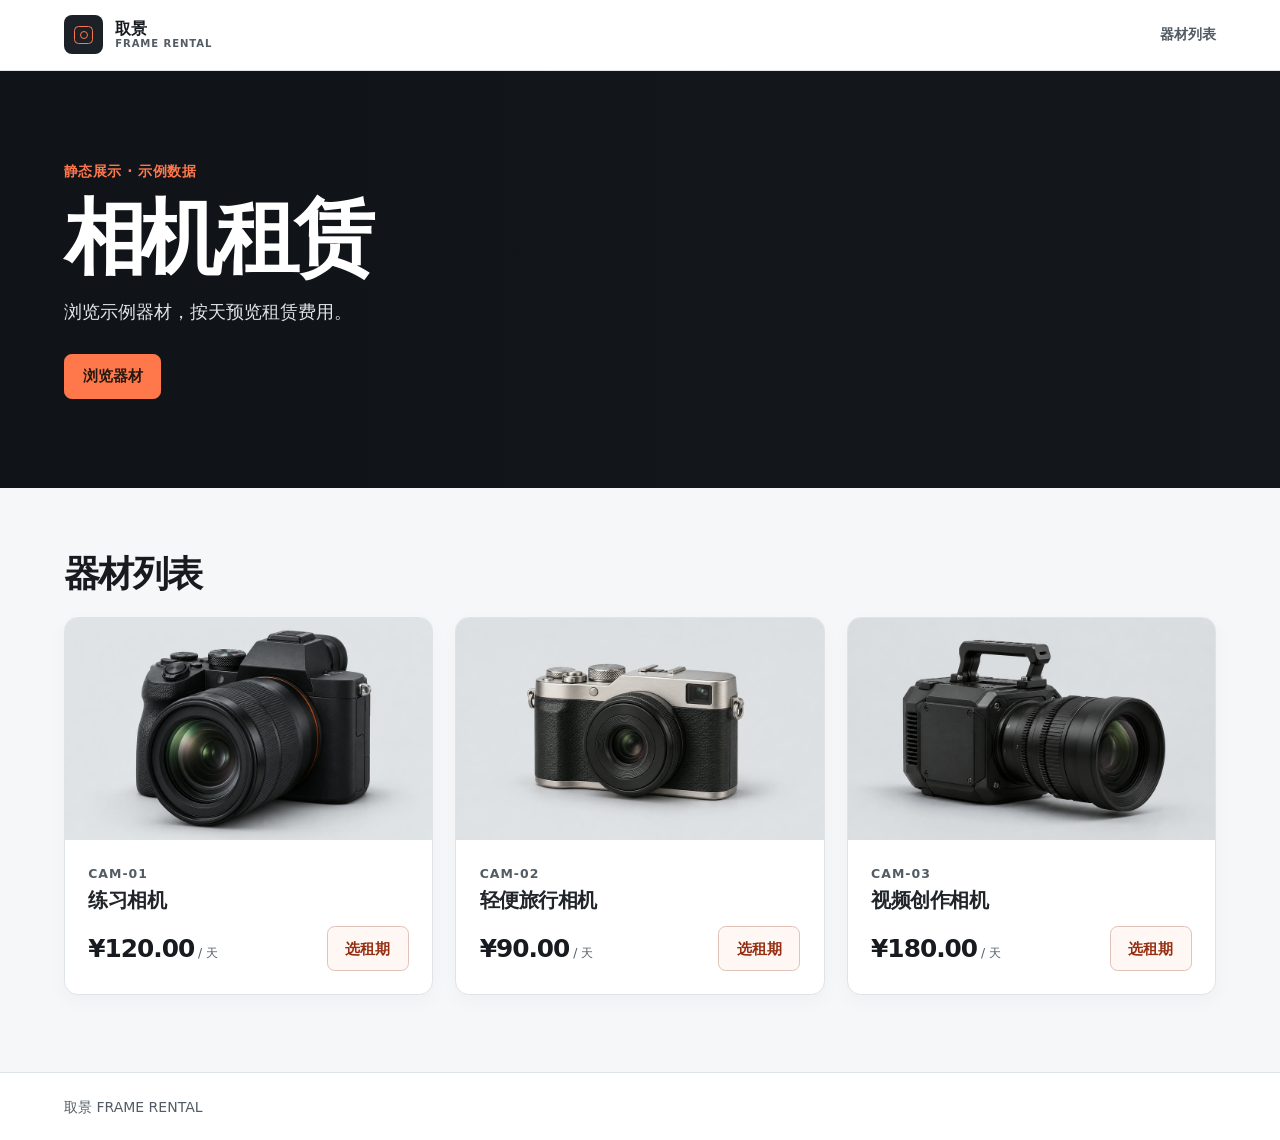
==== index.html @ 92312703 "Publish static camera rental demo" ====
<!doctype html>
<html lang="zh-CN">
<head>
    <meta charset="utf-8">
    <meta name="viewport" content="width=device-width, initial-scale=1">
    <title>相机租赁 · 取景 FRAME RENTAL</title>
    <meta name="description" content="取景相机租赁静态展示。浏览示例器材并预览租赁费用。">
    <link rel="stylesheet" href="./assets/storefront.css">
    <link rel="stylesheet" href="./demo.css">
</head>
<body class="storefront-shell">
    <a class="visually-hidden-focusable storefront-skip-link" href="#main-content">跳到主要内容</a>
    <header class="storefront-header">
        <div class="container storefront-header-inner">
            <a class="storefront-brand" href="./index.html">
                <span class="storefront-brand-mark" aria-hidden="true"></span>
                <span class="storefront-brand-copy"><strong>取景</strong><small>FRAME RENTAL</small></span>
            </a>
            <nav class="storefront-nav" aria-label="主导航">
                <a href="#equipment">器材列表</a>
            </nav>
        </div>
    </header>

    <main id="main-content" class="storefront-main">
        <section class="catalog-hero" aria-labelledby="catalog-title">
            <div class="container catalog-hero-inner">
                <div class="catalog-hero-copy">
                    <p class="demo-label">静态展示 · 示例数据</p>
                    <h1 id="catalog-title">相机租赁</h1>
                    <p>浏览示例器材，按天预览租赁费用。</p>
                    <a class="btn catalog-hero-cta" href="#equipment">浏览器材</a>
                </div>
            </div>
        </section>

        <section id="equipment" class="container catalog-section" aria-labelledby="equipment-heading">
            <div class="catalog-section-heading">
                <h2 id="equipment-heading">器材列表</h2>
            </div>
            <div class="catalog-grid">
                <article class="card catalog-card">
                    <div class="catalog-card-media">
                        <img src="./assets/cam-01.jpg" alt="练习相机示例图片" width="960" height="640" loading="lazy" decoding="async">
                    </div>
                    <div class="catalog-card-body">
                        <span class="catalog-card-code">CAM-01</span>
                        <h3 class="catalog-card-title">练习相机</h3>
                        <div class="catalog-card-footer">
                            <div class="catalog-price"><strong>¥120.00</strong><small> / 天</small></div>
                            <a class="btn catalog-card-action" href="./reserve.html?sku=CAM-01">选租期<span class="visually-hidden"> · 练习相机</span></a>
                        </div>
                    </div>
                </article>
                <article class="card catalog-card">
                    <div class="catalog-card-media">
                        <img src="./assets/cam-02.jpg" alt="轻便旅行相机示例图片" width="960" height="640" loading="lazy" decoding="async">
                    </div>
                    <div class="catalog-card-body">
                        <span class="catalog-card-code">CAM-02</span>
                        <h3 class="catalog-card-title">轻便旅行相机</h3>
                        <div class="catalog-card-footer">
                            <div class="catalog-price"><strong>¥90.00</strong><small> / 天</small></div>
                            <a class="btn catalog-card-action" href="./reserve.html?sku=CAM-02">选租期<span class="visually-hidden"> · 轻便旅行相机</span></a>
                        </div>
                    </div>
                </article>
                <article class="card catalog-card">
                    <div class="catalog-card-media">
                        <img src="./assets/cam-03.jpg" alt="视频创作相机示例图片" width="960" height="640" loading="lazy" decoding="async">
                    </div>
                    <div class="catalog-card-body">
                        <span class="catalog-card-code">CAM-03</span>
                        <h3 class="catalog-card-title">视频创作相机</h3>
                        <div class="catalog-card-footer">
                            <div class="catalog-price"><strong>¥180.00</strong><small> / 天</small></div>
                            <a class="btn catalog-card-action" href="./reserve.html?sku=CAM-03">选租期<span class="visually-hidden"> · 视频创作相机</span></a>
                        </div>
                    </div>
                </article>
            </div>
        </section>
    </main>

    <footer class="storefront-footer">
        <div class="container storefront-footer-inner"><span>取景 FRAME RENTAL</span></div>
    </footer>
</body>
</html>
---- assets/storefront.css ----
:root,[data-bs-theme=light]{--bs-blue:#0d6efd;--bs-indigo:#6610f2;--bs-purple:#6f42c1;--bs-pink:#d63384;--bs-red:#dc3545;--bs-orange:#fd7e14;--bs-yellow:#ffc107;--bs-green:#198754;--bs-teal:#20c997;--bs-cyan:#0dcaf0;--bs-black:#000;--bs-white:#fff;--bs-gray:#6c757d;--bs-gray-dark:#343a40;--bs-gray-100:#f8f9fa;--bs-gray-200:#e9ecef;--bs-gray-300:#dee2e6;--bs-gray-400:#ced4da;--bs-gray-500:#adb5bd;--bs-gray-600:#6c757d;--bs-gray-700:#495057;--bs-gray-800:#343a40;--bs-gray-900:#212529;--bs-primary:#0d6efd;--bs-secondary:#6c757d;--bs-success:#198754;--bs-info:#0dcaf0;--bs-warning:#ffc107;--bs-danger:#dc3545;--bs-light:#f8f9fa;--bs-dark:#212529;--bs-primary-rgb:13,110,253;--bs-secondary-rgb:108,117,125;--bs-success-rgb:25,135,84;--bs-info-rgb:13,202,240;--bs-warning-rgb:255,193,7;--bs-danger-rgb:220,53,69;--bs-light-rgb:248,249,250;--bs-dark-rgb:33,37,41;--bs-primary-text-emphasis:#052c65;--bs-secondary-text-emphasis:#2b2f32;--bs-success-text-emphasis:#0a3622;--bs-info-text-emphasis:#055160;--bs-warning-text-emphasis:#664d03;--bs-danger-text-emphasis:#58151c;--bs-light-text-emphasis:#495057;--bs-dark-text-emphasis:#495057;--bs-primary-bg-subtle:#cfe2ff;--bs-secondary-bg-subtle:#e2e3e5;--bs-success-bg-subtle:#d1e7dd;--bs-info-bg-subtle:#cff4fc;--bs-warning-bg-subtle:#fff3cd;--bs-danger-bg-subtle:#f8d7da;--bs-light-bg-subtle:#fcfcfd;--bs-dark-bg-subtle:#ced4da;--bs-primary-border-subtle:#9ec5fe;--bs-secondary-border-subtle:#c4c8cb;--bs-success-border-subtle:#a3cfbb;--bs-info-border-subtle:#9eeaf9;--bs-warning-border-subtle:#ffe69c;--bs-danger-border-subtle:#f1aeb5;--bs-light-border-subtle:#e9ecef;--bs-dark-border-subtle:#adb5bd;--bs-white-rgb:255,255,255;--bs-black-rgb:0,0,0;--bs-font-sans-serif:system-ui,-apple-system,"Segoe UI",Roboto,"Helvetica Neue","Noto Sans","Liberation Sans",Arial,sans-serif,"Apple Color Emoji","Segoe UI Emoji","Segoe UI Symbol","Noto Color Emoji";--bs-font-monospace:SFMono-Regular,Menlo,Monaco,Consolas,"Liberation Mono","Courier New",monospace;--bs-gradient:linear-gradient(180deg, #ffffff26, #fff0);--bs-body-font-family:var(--bs-font-sans-serif);--bs-body-font-size:1rem;--bs-body-font-weight:400;--bs-body-line-height:1.5;--bs-body-color:#212529;--bs-body-color-rgb:33,37,41;--bs-body-bg:#fff;--bs-body-bg-rgb:255,255,255;--bs-emphasis-color:#000;--bs-emphasis-color-rgb:0,0,0;--bs-secondary-color:#212529bf;--bs-secondary-color-rgb:33,37,41;--bs-secondary-bg:#e9ecef;--bs-secondary-bg-rgb:233,236,239;--bs-tertiary-color:#21252980;--bs-tertiary-color-rgb:33,37,41;--bs-tertiary-bg:#f8f9fa;--bs-tertiary-bg-rgb:248,249,250;--bs-heading-color:inherit;--bs-link-color:#0d6efd;--bs-link-color-rgb:13,110,253;--bs-link-decoration:underline;--bs-link-hover-color:#0a58ca;--bs-link-hover-color-rgb:10,88,202;--bs-code-color:#d63384;--bs-highlight-color:#212529;--bs-highlight-bg:#fff3cd;--bs-border-width:1px;--bs-border-style:solid;--bs-border-color:#dee2e6;--bs-border-color-translucent:#0000002d;--bs-border-radius:.375rem;--bs-border-radius-sm:.25rem;--bs-border-radius-lg:.5rem;--bs-border-radius-xl:1rem;--bs-border-radius-xxl:2rem;--bs-border-radius-2xl:var(--bs-border-radius-xxl);--bs-border-radius-pill:50rem;--bs-box-shadow:0 .5rem 1rem #00000026;--bs-box-shadow-sm:0 .125rem .25rem #00000013;--bs-box-shadow-lg:0 1rem 3rem #0000002d;--bs-box-shadow-inset:inset 0 1px 2px #00000013;--bs-focus-ring-width:.25rem;--bs-focus-ring-opacity:.25;--bs-focus-ring-color:#0d6efd40;--bs-form-valid-color:#198754;--bs-form-valid-border-color:#198754;--bs-form-invalid-color:#dc3545;--bs-form-invalid-border-color:#dc3545}[data-bs-theme=dark]{--lightningcss-light: ;--lightningcss-dark:initial;color-scheme:dark;--bs-body-color:#dee2e6;--bs-body-color-rgb:222,226,230;--bs-body-bg:#212529;--bs-body-bg-rgb:33,37,41;--bs-emphasis-color:#fff;--bs-emphasis-color-rgb:255,255,255;--bs-secondary-color:#dee2e6bf;--bs-secondary-color-rgb:222,226,230;--bs-secondary-bg:#343a40;--bs-secondary-bg-rgb:52,58,64;--bs-tertiary-color:#dee2e680;--bs-tertiary-color-rgb:222,226,230;--bs-tertiary-bg:#2b3035;--bs-tertiary-bg-rgb:43,48,53;--bs-primary-text-emphasis:#6ea8fe;--bs-secondary-text-emphasis:#a7acb1;--bs-success-text-emphasis:#75b798;--bs-info-text-emphasis:#6edff6;--bs-warning-text-emphasis:#ffda6a;--bs-danger-text-emphasis:#ea868f;--bs-light-text-emphasis:#f8f9fa;--bs-dark-text-emphasis:#dee2e6;--bs-primary-bg-subtle:#031633;--bs-secondary-bg-subtle:#161719;--bs-success-bg-subtle:#051b11;--bs-info-bg-subtle:#032830;--bs-warning-bg-subtle:#332701;--bs-danger-bg-subtle:#2c0b0e;--bs-light-bg-subtle:#343a40;--bs-dark-bg-subtle:#1a1d20;--bs-primary-border-subtle:#084298;--bs-secondary-border-subtle:#41464b;--bs-success-border-subtle:#0f5132;--bs-info-border-subtle:#087990;--bs-warning-border-subtle:#997404;--bs-danger-border-subtle:#842029;--bs-light-border-subtle:#495057;--bs-dark-border-subtle:#343a40;--bs-heading-color:inherit;--bs-link-color:#6ea8fe;--bs-link-hover-color:#8bb9fe;--bs-link-color-rgb:110,168,254;--bs-link-hover-color-rgb:139,185,254;--bs-code-color:#e685b5;--bs-highlight-color:#dee2e6;--bs-highlight-bg:#664d03;--bs-border-color:#495057;--bs-border-color-translucent:#ffffff26;--bs-form-valid-color:#75b798;--bs-form-valid-border-color:#75b798;--bs-form-invalid-color:#ea868f;--bs-form-invalid-border-color:#ea868f}*,:after,:before{box-sizing:border-box}@media (prefers-reduced-motion:no-preference){:root{scroll-behavior:smooth}}body{font-family:var(--bs-body-font-family);font-size:var(--bs-body-font-size);font-weight:var(--bs-body-font-weight);line-height:var(--bs-body-line-height);color:var(--bs-body-color);text-align:var(--bs-body-text-align);background-color:var(--bs-body-bg);-webkit-text-size-adjust:100%;-webkit-tap-highlight-color:transparent;margin:0}hr{color:inherit;border:0;border-top:var(--bs-border-width) solid;opacity:.25;margin:1rem 0}.h1,.h2,.h3,.h4,.h5,.h6,h1,h2,h3,h4,h5,h6{color:var(--bs-heading-color);margin-top:0;margin-bottom:.5rem;font-weight:500;line-height:1.2}.h1,h1{font-size:calc(1.375rem + 1.5vw)}@media (width>=1200px){.h1,h1{font-size:2.5rem}}.h2,h2{font-size:calc(1.325rem + .9vw)}@media (width>=1200px){.h2,h2{font-size:2rem}}.h3,h3{font-size:calc(1.3rem + .6vw)}@media (width>=1200px){.h3,h3{font-size:1.75rem}}.h4,h4{font-size:calc(1.275rem + .3vw)}@media (width>=1200px){.h4,h4{font-size:1.5rem}}.h5,h5{font-size:1.25rem}.h6,h6{font-size:1rem}p{margin-top:0;margin-bottom:1rem}abbr[title]{cursor:help;-webkit-text-decoration-skip-ink:none;text-decoration-skip-ink:none;-webkit-text-decoration:underline dotted;text-decoration:underline dotted}address{font-style:normal;line-height:inherit;margin-bottom:1rem}ol,ul{padding-left:2rem}dl,ol,ul{margin-top:0;margin-bottom:1rem}ol ol,ol ul,ul ol,ul ul{margin-bottom:0}dt{font-weight:700}dd{margin-bottom:.5rem;margin-left:0}blockquote{margin:0 0 1rem}b,strong{font-weight:bolder}.small,small{font-size:.875em}.mark,mark{color:var(--bs-highlight-color);background-color:var(--bs-highlight-bg);padding:.1875em}sub,sup{vertical-align:baseline;font-size:.75em;line-height:0;position:relative}sub{bottom:-.25em}sup{top:-.5em}a{color:rgba(var(--bs-link-color-rgb),var(--bs-link-opacity,1));text-decoration:underline}a:hover{--bs-link-color-rgb:var(--bs-link-hover-color-rgb)}a:not([href]):not([class]),a:not([href]):not([class]):hover{color:inherit;text-decoration:none}code,kbd,pre,samp{font-family:var(--bs-font-monospace);font-size:1em}pre{margin-top:0;margin-bottom:1rem;font-size:.875em;display:block;overflow:auto}pre code{font-size:inherit;color:inherit;word-break:normal}code{color:var(--bs-code-color);word-wrap:break-word;font-size:.875em}a>code{color:inherit}kbd{color:var(--bs-body-bg);background-color:var(--bs-body-color);border-radius:.25rem;padding:.1875rem .375rem;font-size:.875em}kbd kbd{padding:0;font-size:1em}figure{margin:0 0 1rem}img,svg{vertical-align:middle}table{caption-side:bottom;border-collapse:collapse}caption{color:var(--bs-secondary-color);text-align:left;padding-top:.5rem;padding-bottom:.5rem}th{text-align:inherit;text-align:-webkit-match-parent}tbody,td,tfoot,th,thead,tr{border-color:inherit;border-style:solid;border-width:0}label{display:inline-block}button{border-radius:0}button:focus:not(:focus-visible){outline:0}button,input,optgroup,select,textarea{font-family:inherit;font-size:inherit;line-height:inherit;margin:0}button,select{text-transform:none}[role=button]{cursor:pointer}select{word-wrap:normal}select:disabled{opacity:1}[list]:not([type=date]):not([type=datetime-local]):not([type=month]):not([type=week]):not([type=time])::-webkit-calendar-picker-indicator{display:none!important}[type=button],[type=reset],[type=submit],button{-webkit-appearance:button}[type=button]:not(:disabled),[type=reset]:not(:disabled),[type=submit]:not(:disabled),button:not(:disabled){cursor:pointer}::-moz-focus-inner{border-style:none;padding:0}textarea{resize:vertical}fieldset{border:0;min-width:0;margin:0;padding:0}legend{float:left;width:100%;line-height:inherit;margin-bottom:.5rem;padding:0;font-size:calc(1.275rem + .3vw)}@media (width>=1200px){legend{font-size:1.5rem}}legend+*{clear:left}::-webkit-datetime-edit-day-field{padding:0}::-webkit-datetime-edit-fields-wrapper{padding:0}::-webkit-datetime-edit-hour-field{padding:0}::-webkit-datetime-edit-minute{padding:0}::-webkit-datetime-edit-month-field{padding:0}::-webkit-datetime-edit-text{padding:0}::-webkit-datetime-edit-year-field{padding:0}::-webkit-inner-spin-button{height:auto}[type=search]{-webkit-appearance:textfield;outline-offset:-2px}[type=search]::-webkit-search-cancel-button{cursor:pointer;filter:grayscale()}::-webkit-search-decoration{-webkit-appearance:none}::-webkit-color-swatch-wrapper{padding:0}::file-selector-button{font:inherit;-webkit-appearance:button}output{display:inline-block}iframe{border:0}summary{cursor:pointer;display:list-item}progress{vertical-align:baseline}[hidden]{display:none!important}.lead{font-size:1.25rem;font-weight:300}.display-1{font-size:calc(1.625rem + 4.5vw);font-weight:300;line-height:1.2}@media (width>=1200px){.display-1{font-size:5rem}}.display-2{font-size:calc(1.575rem + 3.9vw);font-weight:300;line-height:1.2}@media (width>=1200px){.display-2{font-size:4.5rem}}.display-3{font-size:calc(1.525rem + 3.3vw);font-weight:300;line-height:1.2}@media (width>=1200px){.display-3{font-size:4rem}}.display-4{font-size:calc(1.475rem + 2.7vw);font-weight:300;line-height:1.2}@media (width>=1200px){.display-4{font-size:3.5rem}}.display-5{font-size:calc(1.425rem + 2.1vw);font-weight:300;line-height:1.2}@media (width>=1200px){.display-5{font-size:3rem}}.display-6{font-size:calc(1.375rem + 1.5vw);font-weight:300;line-height:1.2}@media (width>=1200px){.display-6{font-size:2.5rem}}.list-unstyled,.list-inline{padding-left:0;list-style:none}.list-inline-item{display:inline-block}.list-inline-item:not(:last-child){margin-right:.5rem}.initialism{text-transform:uppercase;font-size:.875em}.blockquote{margin-bottom:1rem;font-size:1.25rem}.blockquote>:last-child{margin-bottom:0}.blockquote-footer{color:#6c757d;margin-top:-1rem;margin-bottom:1rem;font-size:.875em}.blockquote-footer:before{content:"— "}.img-fluid{max-width:100%;height:auto}.img-thumbnail{background-color:var(--bs-body-bg);border:var(--bs-border-width) solid var(--bs-border-color);border-radius:var(--bs-border-radius);max-width:100%;height:auto;padding:.25rem}.figure{display:inline-block}.figure-img{margin-bottom:.5rem;line-height:1}.figure-caption{color:var(--bs-secondary-color);font-size:.875em}.container,.container-fluid,.container-lg,.container-md,.container-sm,.container-xl,.container-xxl{--bs-gutter-x:1.5rem;--bs-gutter-y:0;width:100%;padding-right:calc(var(--bs-gutter-x) * .5);padding-left:calc(var(--bs-gutter-x) * .5);margin-left:auto;margin-right:auto}@media (width>=576px){.container,.container-sm{max-width:540px}}@media (width>=768px){.container,.container-md,.container-sm{max-width:720px}}@media (width>=992px){.container,.container-lg,.container-md,.container-sm{max-width:960px}}@media (width>=1200px){.container,.container-lg,.container-md,.container-sm,.container-xl{max-width:1140px}}@media (width>=1400px){.container,.container-lg,.container-md,.container-sm,.container-xl,.container-xxl{max-width:1320px}}:root{--bs-breakpoint-xs:0;--bs-breakpoint-sm:576px;--bs-breakpoint-md:768px;--bs-breakpoint-lg:992px;--bs-breakpoint-xl:1200px;--bs-breakpoint-xxl:1400px}.row{--bs-gutter-x:1.5rem;--bs-gutter-y:0;margin-top:calc(-1 * var(--bs-gutter-y));margin-right:calc(-.5 * var(--bs-gutter-x));margin-left:calc(-.5 * var(--bs-gutter-x));flex-wrap:wrap;display:flex}.row>*{width:100%;max-width:100%;padding-right:calc(var(--bs-gutter-x) * .5);padding-left:calc(var(--bs-gutter-x) * .5);margin-top:var(--bs-gutter-y);flex-shrink:0}.col{flex:1 0 0}.row-cols-auto>*{flex:none;width:auto}.row-cols-1>*{flex:none;width:100%}.row-cols-2>*{flex:none;width:50%}.row-cols-3>*{flex:none;width:33.3333%}.row-cols-4>*{flex:none;width:25%}.row-cols-5>*{flex:none;width:20%}.row-cols-6>*{flex:none;width:16.6667%}.col-auto{flex:none;width:auto}.col-1{flex:none;width:8.33333%}.col-2{flex:none;width:16.6667%}.col-3{flex:none;width:25%}.col-4{flex:none;width:33.3333%}.col-5{flex:none;width:41.6667%}.col-6{flex:none;width:50%}.col-7{flex:none;width:58.3333%}.col-8{flex:none;width:66.6667%}.col-9{flex:none;width:75%}.col-10{flex:none;width:83.3333%}.col-11{flex:none;width:91.6667%}.col-12{flex:none;width:100%}.offset-1{margin-left:8.33333%}.offset-2{margin-left:16.6667%}.offset-3{margin-left:25%}.offset-4{margin-left:33.3333%}.offset-5{margin-left:41.6667%}.offset-6{margin-left:50%}.offset-7{margin-left:58.3333%}.offset-8{margin-left:66.6667%}.offset-9{margin-left:75%}.offset-10{margin-left:83.3333%}.offset-11{margin-left:91.6667%}.g-0,.gx-0{--bs-gutter-x:0}.g-0,.gy-0{--bs-gutter-y:0}.g-1,.gx-1{--bs-gutter-x:.25rem}.g-1,.gy-1{--bs-gutter-y:.25rem}.g-2,.gx-2{--bs-gutter-x:.5rem}.g-2,.gy-2{--bs-gutter-y:.5rem}.g-3,.gx-3{--bs-gutter-x:1rem}.g-3,.gy-3{--bs-gutter-y:1rem}.g-4,.gx-4{--bs-gutter-x:1.5rem}.g-4,.gy-4{--bs-gutter-y:1.5rem}.g-5,.gx-5{--bs-gutter-x:3rem}.g-5,.gy-5{--bs-gutter-y:3rem}@media (width>=576px){.col-sm{flex:1 0 0}.row-cols-sm-auto>*{flex:none;width:auto}.row-cols-sm-1>*{flex:none;width:100%}.row-cols-sm-2>*{flex:none;width:50%}.row-cols-sm-3>*{flex:none;width:33.3333%}.row-cols-sm-4>*{flex:none;width:25%}.row-cols-sm-5>*{flex:none;width:20%}.row-cols-sm-6>*{flex:none;width:16.6667%}.col-sm-auto{flex:none;width:auto}.col-sm-1{flex:none;width:8.33333%}.col-sm-2{flex:none;width:16.6667%}.col-sm-3{flex:none;width:25%}.col-sm-4{flex:none;width:33.3333%}.col-sm-5{flex:none;width:41.6667%}.col-sm-6{flex:none;width:50%}.col-sm-7{flex:none;width:58.3333%}.col-sm-8{flex:none;width:66.6667%}.col-sm-9{flex:none;width:75%}.col-sm-10{flex:none;width:83.3333%}.col-sm-11{flex:none;width:91.6667%}.col-sm-12{flex:none;width:100%}.offset-sm-0{margin-left:0}.offset-sm-1{margin-left:8.33333%}.offset-sm-2{margin-left:16.6667%}.offset-sm-3{margin-left:25%}.offset-sm-4{margin-left:33.3333%}.offset-sm-5{margin-left:41.6667%}.offset-sm-6{margin-left:50%}.offset-sm-7{margin-left:58.3333%}.offset-sm-8{margin-left:66.6667%}.offset-sm-9{margin-left:75%}.offset-sm-10{margin-left:83.3333%}.offset-sm-11{margin-left:91.6667%}.g-sm-0,.gx-sm-0{--bs-gutter-x:0}.g-sm-0,.gy-sm-0{--bs-gutter-y:0}.g-sm-1,.gx-sm-1{--bs-gutter-x:.25rem}.g-sm-1,.gy-sm-1{--bs-gutter-y:.25rem}.g-sm-2,.gx-sm-2{--bs-gutter-x:.5rem}.g-sm-2,.gy-sm-2{--bs-gutter-y:.5rem}.g-sm-3,.gx-sm-3{--bs-gutter-x:1rem}.g-sm-3,.gy-sm-3{--bs-gutter-y:1rem}.g-sm-4,.gx-sm-4{--bs-gutter-x:1.5rem}.g-sm-4,.gy-sm-4{--bs-gutter-y:1.5rem}.g-sm-5,.gx-sm-5{--bs-gutter-x:3rem}.g-sm-5,.gy-sm-5{--bs-gutter-y:3rem}}@media (width>=768px){.col-md{flex:1 0 0}.row-cols-md-auto>*{flex:none;width:auto}.row-cols-md-1>*{flex:none;width:100%}.row-cols-md-2>*{flex:none;width:50%}.row-cols-md-3>*{flex:none;width:33.3333%}.row-cols-md-4>*{flex:none;width:25%}.row-cols-md-5>*{flex:none;width:20%}.row-cols-md-6>*{flex:none;width:16.6667%}.col-md-auto{flex:none;width:auto}.col-md-1{flex:none;width:8.33333%}.col-md-2{flex:none;width:16.6667%}.col-md-3{flex:none;width:25%}.col-md-4{flex:none;width:33.3333%}.col-md-5{flex:none;width:41.6667%}.col-md-6{flex:none;width:50%}.col-md-7{flex:none;width:58.3333%}.col-md-8{flex:none;width:66.6667%}.col-md-9{flex:none;width:75%}.col-md-10{flex:none;width:83.3333%}.col-md-11{flex:none;width:91.6667%}.col-md-12{flex:none;width:100%}.offset-md-0{margin-left:0}.offset-md-1{margin-left:8.33333%}.offset-md-2{margin-left:16.6667%}.offset-md-3{margin-left:25%}.offset-md-4{margin-left:33.3333%}.offset-md-5{margin-left:41.6667%}.offset-md-6{margin-left:50%}.offset-md-7{margin-left:58.3333%}.offset-md-8{margin-left:66.6667%}.offset-md-9{margin-left:75%}.offset-md-10{margin-left:83.3333%}.offset-md-11{margin-left:91.6667%}.g-md-0,.gx-md-0{--bs-gutter-x:0}.g-md-0,.gy-md-0{--bs-gutter-y:0}.g-md-1,.gx-md-1{--bs-gutter-x:.25rem}.g-md-1,.gy-md-1{--bs-gutter-y:.25rem}.g-md-2,.gx-md-2{--bs-gutter-x:.5rem}.g-md-2,.gy-md-2{--bs-gutter-y:.5rem}.g-md-3,.gx-md-3{--bs-gutter-x:1rem}.g-md-3,.gy-md-3{--bs-gutter-y:1rem}.g-md-4,.gx-md-4{--bs-gutter-x:1.5rem}.g-md-4,.gy-md-4{--bs-gutter-y:1.5rem}.g-md-5,.gx-md-5{--bs-gutter-x:3rem}.g-md-5,.gy-md-5{--bs-gutter-y:3rem}}@media (width>=992px){.col-lg{flex:1 0 0}.row-cols-lg-auto>*{flex:none;width:auto}.row-cols-lg-1>*{flex:none;width:100%}.row-cols-lg-2>*{flex:none;width:50%}.row-cols-lg-3>*{flex:none;width:33.3333%}.row-cols-lg-4>*{flex:none;width:25%}.row-cols-lg-5>*{flex:none;width:20%}.row-cols-lg-6>*{flex:none;width:16.6667%}.col-lg-auto{flex:none;width:auto}.col-lg-1{flex:none;width:8.33333%}.col-lg-2{flex:none;width:16.6667%}.col-lg-3{flex:none;width:25%}.col-lg-4{flex:none;width:33.3333%}.col-lg-5{flex:none;width:41.6667%}.col-lg-6{flex:none;width:50%}.col-lg-7{flex:none;width:58.3333%}.col-lg-8{flex:none;width:66.6667%}.col-lg-9{flex:none;width:75%}.col-lg-10{flex:none;width:83.3333%}.col-lg-11{flex:none;width:91.6667%}.col-lg-12{flex:none;width:100%}.offset-lg-0{margin-left:0}.offset-lg-1{margin-left:8.33333%}.offset-lg-2{margin-left:16.6667%}.offset-lg-3{margin-left:25%}.offset-lg-4{margin-left:33.3333%}.offset-lg-5{margin-left:41.6667%}.offset-lg-6{margin-left:50%}.offset-lg-7{margin-left:58.3333%}.offset-lg-8{margin-left:66.6667%}.offset-lg-9{margin-left:75%}.offset-lg-10{margin-left:83.3333%}.offset-lg-11{margin-left:91.6667%}.g-lg-0,.gx-lg-0{--bs-gutter-x:0}.g-lg-0,.gy-lg-0{--bs-gutter-y:0}.g-lg-1,.gx-lg-1{--bs-gutter-x:.25rem}.g-lg-1,.gy-lg-1{--bs-gutter-y:.25rem}.g-lg-2,.gx-lg-2{--bs-gutter-x:.5rem}.g-lg-2,.gy-lg-2{--bs-gutter-y:.5rem}.g-lg-3,.gx-lg-3{--bs-gutter-x:1rem}.g-lg-3,.gy-lg-3{--bs-gutter-y:1rem}.g-lg-4,.gx-lg-4{--bs-gutter-x:1.5rem}.g-lg-4,.gy-lg-4{--bs-gutter-y:1.5rem}.g-lg-5,.gx-lg-5{--bs-gutter-x:3rem}.g-lg-5,.gy-lg-5{--bs-gutter-y:3rem}}@media (width>=1200px){.col-xl{flex:1 0 0}.row-cols-xl-auto>*{flex:none;width:auto}.row-cols-xl-1>*{flex:none;width:100%}.row-cols-xl-2>*{flex:none;width:50%}.row-cols-xl-3>*{flex:none;width:33.3333%}.row-cols-xl-4>*{flex:none;width:25%}.row-cols-xl-5>*{flex:none;width:20%}.row-cols-xl-6>*{flex:none;width:16.6667%}.col-xl-auto{flex:none;width:auto}.col-xl-1{flex:none;width:8.33333%}.col-xl-2{flex:none;width:16.6667%}.col-xl-3{flex:none;width:25%}.col-xl-4{flex:none;width:33.3333%}.col-xl-5{flex:none;width:41.6667%}.col-xl-6{flex:none;width:50%}.col-xl-7{flex:none;width:58.3333%}.col-xl-8{flex:none;width:66.6667%}.col-xl-9{flex:none;width:75%}.col-xl-10{flex:none;width:83.3333%}.col-xl-11{flex:none;width:91.6667%}.col-xl-12{flex:none;width:100%}.offset-xl-0{margin-left:0}.offset-xl-1{margin-left:8.33333%}.offset-xl-2{margin-left:16.6667%}.offset-xl-3{margin-left:25%}.offset-xl-4{margin-left:33.3333%}.offset-xl-5{margin-left:41.6667%}.offset-xl-6{margin-left:50%}.offset-xl-7{margin-left:58.3333%}.offset-xl-8{margin-left:66.6667%}.offset-xl-9{margin-left:75%}.offset-xl-10{margin-left:83.3333%}.offset-xl-11{margin-left:91.6667%}.g-xl-0,.gx-xl-0{--bs-gutter-x:0}.g-xl-0,.gy-xl-0{--bs-gutter-y:0}.g-xl-1,.gx-xl-1{--bs-gutter-x:.25rem}.g-xl-1,.gy-xl-1{--bs-gutter-y:.25rem}.g-xl-2,.gx-xl-2{--bs-gutter-x:.5rem}.g-xl-2,.gy-xl-2{--bs-gutter-y:.5rem}.g-xl-3,.gx-xl-3{--bs-gutter-x:1rem}.g-xl-3,.gy-xl-3{--bs-gutter-y:1rem}.g-xl-4,.gx-xl-4{--bs-gutter-x:1.5rem}.g-xl-4,.gy-xl-4{--bs-gutter-y:1.5rem}.g-xl-5,.gx-xl-5{--bs-gutter-x:3rem}.g-xl-5,.gy-xl-5{--bs-gutter-y:3rem}}@media (width>=1400px){.col-xxl{flex:1 0 0}.row-cols-xxl-auto>*{flex:none;width:auto}.row-cols-xxl-1>*{flex:none;width:100%}.row-cols-xxl-2>*{flex:none;width:50%}.row-cols-xxl-3>*{flex:none;width:33.3333%}.row-cols-xxl-4>*{flex:none;width:25%}.row-cols-xxl-5>*{flex:none;width:20%}.row-cols-xxl-6>*{flex:none;width:16.6667%}.col-xxl-auto{flex:none;width:auto}.col-xxl-1{flex:none;width:8.33333%}.col-xxl-2{flex:none;width:16.6667%}.col-xxl-3{flex:none;width:25%}.col-xxl-4{flex:none;width:33.3333%}.col-xxl-5{flex:none;width:41.6667%}.col-xxl-6{flex:none;width:50%}.col-xxl-7{flex:none;width:58.3333%}.col-xxl-8{flex:none;width:66.6667%}.col-xxl-9{flex:none;width:75%}.col-xxl-10{flex:none;width:83.3333%}.col-xxl-11{flex:none;width:91.6667%}.col-xxl-12{flex:none;width:100%}.offset-xxl-0{margin-left:0}.offset-xxl-1{margin-left:8.33333%}.offset-xxl-2{margin-left:16.6667%}.offset-xxl-3{margin-left:25%}.offset-xxl-4{margin-left:33.3333%}.offset-xxl-5{margin-left:41.6667%}.offset-xxl-6{margin-left:50%}.offset-xxl-7{margin-left:58.3333%}.offset-xxl-8{margin-left:66.6667%}.offset-xxl-9{margin-left:75%}.offset-xxl-10{margin-left:83.3333%}.offset-xxl-11{margin-left:91.6667%}.g-xxl-0,.gx-xxl-0{--bs-gutter-x:0}.g-xxl-0,.gy-xxl-0{--bs-gutter-y:0}.g-xxl-1,.gx-xxl-1{--bs-gutter-x:.25rem}.g-xxl-1,.gy-xxl-1{--bs-gutter-y:.25rem}.g-xxl-2,.gx-xxl-2{--bs-gutter-x:.5rem}.g-xxl-2,.gy-xxl-2{--bs-gutter-y:.5rem}.g-xxl-3,.gx-xxl-3{--bs-gutter-x:1rem}.g-xxl-3,.gy-xxl-3{--bs-gutter-y:1rem}.g-xxl-4,.gx-xxl-4{--bs-gutter-x:1.5rem}.g-xxl-4,.gy-xxl-4{--bs-gutter-y:1.5rem}.g-xxl-5,.gx-xxl-5{--bs-gutter-x:3rem}.g-xxl-5,.gy-xxl-5{--bs-gutter-y:3rem}}.table{--bs-table-color-type:initial;--bs-table-bg-type:initial;--bs-table-color-state:initial;--bs-table-bg-state:initial;--bs-table-color:var(--bs-emphasis-color);--bs-table-bg:var(--bs-body-bg);--bs-table-border-color:var(--bs-border-color);--bs-table-accent-bg:transparent;--bs-table-striped-color:var(--bs-emphasis-color);--bs-table-striped-bg:rgba(var(--bs-emphasis-color-rgb), .05);--bs-table-active-color:var(--bs-emphasis-color);--bs-table-active-bg:rgba(var(--bs-emphasis-color-rgb), .1);--bs-table-hover-color:var(--bs-emphasis-color);--bs-table-hover-bg:rgba(var(--bs-emphasis-color-rgb), .075);vertical-align:top;border-color:var(--bs-table-border-color);width:100%;margin-bottom:1rem}.table>:not(caption)>*>*{color:var(--bs-table-color-state,var(--bs-table-color-type,var(--bs-table-color)));background-color:var(--bs-table-bg);border-bottom-width:var(--bs-border-width);box-shadow:inset 0 0 0 9999px var(--bs-table-bg-state,var(--bs-table-bg-type,var(--bs-table-accent-bg)));padding:.5rem}.table>tbody{vertical-align:inherit}.table>thead{vertical-align:bottom}.table-group-divider{border-top:calc(var(--bs-border-width) * 2) solid currentcolor}.caption-top{caption-side:top}.table-sm>:not(caption)>*>*{padding:.25rem}.table-bordered>:not(caption)>*{border-width:var(--bs-border-width) 0}.table-bordered>:not(caption)>*>*{border-width:0 var(--bs-border-width)}.table-borderless>:not(caption)>*>*{border-bottom-width:0}.table-borderless>:not(:first-child){border-top-width:0}.table-striped>tbody>tr:nth-of-type(odd)>*,.table-striped-columns>:not(caption)>tr>:nth-child(2n){--bs-table-color-type:var(--bs-table-striped-color);--bs-table-bg-type:var(--bs-table-striped-bg)}.table-active{--bs-table-color-state:var(--bs-table-active-color);--bs-table-bg-state:var(--bs-table-active-bg)}.table-hover>tbody>tr:hover>*{--bs-table-color-state:var(--bs-table-hover-color);--bs-table-bg-state:var(--bs-table-hover-bg)}.table-primary{--bs-table-color:#000;--bs-table-bg:#cfe2ff;--bs-table-border-color:#a6b5cc;--bs-table-striped-bg:#c5d7f2;--bs-table-striped-color:#000;--bs-table-active-bg:#bacbe6;--bs-table-active-color:#000;--bs-table-hover-bg:#bfd1ec;--bs-table-hover-color:#000;color:var(--bs-table-color);border-color:var(--bs-table-border-color)}.table-secondary{--bs-table-color:#000;--bs-table-bg:#e2e3e5;--bs-table-border-color:#b5b6b7;--bs-table-striped-bg:#d7d8da;--bs-table-striped-color:#000;--bs-table-active-bg:#cbccce;--bs-table-active-color:#000;--bs-table-hover-bg:#d1d2d4;--bs-table-hover-color:#000;color:var(--bs-table-color);border-color:var(--bs-table-border-color)}.table-success{--bs-table-color:#000;--bs-table-bg:#d1e7dd;--bs-table-border-color:#a7b9b1;--bs-table-striped-bg:#c7dbd2;--bs-table-striped-color:#000;--bs-table-active-bg:#bcd0c7;--bs-table-active-color:#000;--bs-table-hover-bg:#c1d6cc;--bs-table-hover-color:#000;color:var(--bs-table-color);border-color:var(--bs-table-border-color)}.table-info{--bs-table-color:#000;--bs-table-bg:#cff4fc;--bs-table-border-color:#a6c3ca;--bs-table-striped-bg:#c5e8ef;--bs-table-striped-color:#000;--bs-table-active-bg:#badce3;--bs-table-active-color:#000;--bs-table-hover-bg:#bfe2e9;--bs-table-hover-color:#000;color:var(--bs-table-color);border-color:var(--bs-table-border-color)}.table-warning{--bs-table-color:#000;--bs-table-bg:#fff3cd;--bs-table-border-color:#ccc2a4;--bs-table-striped-bg:#f2e7c3;--bs-table-striped-color:#000;--bs-table-active-bg:#e6dbb9;--bs-table-active-color:#000;--bs-table-hover-bg:#ece1be;--bs-table-hover-color:#000;color:var(--bs-table-color);border-color:var(--bs-table-border-color)}.table-danger{--bs-table-color:#000;--bs-table-bg:#f8d7da;--bs-table-border-color:#c6acae;--bs-table-striped-bg:#eccccf;--bs-table-striped-color:#000;--bs-table-active-bg:#dfc2c4;--bs-table-active-color:#000;--bs-table-hover-bg:#e5c7ca;--bs-table-hover-color:#000;color:var(--bs-table-color);border-color:var(--bs-table-border-color)}.table-light{--bs-table-color:#000;--bs-table-bg:#f8f9fa;--bs-table-border-color:#c6c7c8;--bs-table-striped-bg:#ecedee;--bs-table-striped-color:#000;--bs-table-active-bg:#dfe0e1;--bs-table-active-color:#000;--bs-table-hover-bg:#e5e6e7;--bs-table-hover-color:#000;color:var(--bs-table-color);border-color:var(--bs-table-border-color)}.table-dark{--bs-table-color:#fff;--bs-table-bg:#212529;--bs-table-border-color:#4d5154;--bs-table-striped-bg:#2c3034;--bs-table-striped-color:#fff;--bs-table-active-bg:#373b3e;--bs-table-active-color:#fff;--bs-table-hover-bg:#323539;--bs-table-hover-color:#fff;color:var(--bs-table-color);border-color:var(--bs-table-border-color)}.table-responsive{-webkit-overflow-scrolling:touch;overflow-x:auto}@media (width<=575.98px){.table-responsive-sm{-webkit-overflow-scrolling:touch;overflow-x:auto}}@media (width<=767.98px){.table-responsive-md{-webkit-overflow-scrolling:touch;overflow-x:auto}}@media (width<=991.98px){.table-responsive-lg{-webkit-overflow-scrolling:touch;overflow-x:auto}}@media (width<=1199.98px){.table-responsive-xl{-webkit-overflow-scrolling:touch;overflow-x:auto}}@media (width<=1399.98px){.table-responsive-xxl{-webkit-overflow-scrolling:touch;overflow-x:auto}}.form-label{margin-bottom:.5rem}.col-form-label{padding-top:calc(.375rem + var(--bs-border-width));padding-bottom:calc(.375rem + var(--bs-border-width));font-size:inherit;margin-bottom:0;line-height:1.5}.col-form-label-lg{padding-top:calc(.5rem + var(--bs-border-width));padding-bottom:calc(.5rem + var(--bs-border-width));font-size:1.25rem}.col-form-label-sm{padding-top:calc(.25rem + var(--bs-border-width));padding-bottom:calc(.25rem + var(--bs-border-width));font-size:.875rem}.form-text{color:var(--bs-secondary-color);margin-top:.25rem;font-size:.875em}.form-control{width:100%;color:var(--bs-body-color);appearance:none;background-color:var(--bs-body-bg);border:var(--bs-border-width) solid var(--bs-border-color);border-radius:var(--bs-border-radius);background-clip:padding-box;padding:.375rem .75rem;font-size:1rem;font-weight:400;line-height:1.5;transition:border-color .15s ease-in-out,box-shadow .15s ease-in-out;display:block}@media (prefers-reduced-motion:reduce){.form-control{transition:none}}.form-control[type=file]{overflow:hidden}.form-control[type=file]:not(:disabled):not([readonly]){cursor:pointer}.form-control:focus{color:var(--bs-body-color);background-color:var(--bs-body-bg);border-color:#86b7fe;outline:0;box-shadow:0 0 0 .25rem #0d6efd40}.form-control::-webkit-date-and-time-value{min-width:85px;height:1.5em;margin:0}.form-control::-webkit-datetime-edit{padding:0;display:block}.form-control::placeholder{color:var(--bs-secondary-color);opacity:1}.form-control:disabled{background-color:var(--bs-secondary-bg);opacity:1}.form-control::-webkit-file-upload-button{-webkit-margin-end:.75rem;margin:-.375rem -.75rem;color:var(--bs-body-color);background-color:var(--bs-tertiary-bg);pointer-events:none;border-color:inherit;border-style:solid;border-width:0;border-inline-end-width:var(--bs-border-width);border-radius:0;margin-inline-end:.75rem;padding:.375rem .75rem;transition:color .15s ease-in-out,background-color .15s ease-in-out,border-color .15s ease-in-out,box-shadow .15s ease-in-out}.form-control::file-selector-button{-webkit-margin-end:.75rem;color:var(--bs-body-color);background-color:var(--bs-tertiary-bg);pointer-events:none;border-color:inherit;border-style:solid;border-width:0;border-inline-end-width:var(--bs-border-width);border-radius:0;margin:-.375rem -.75rem;margin-inline-end:.75rem;padding:.375rem .75rem;transition:color .15s ease-in-out,background-color .15s ease-in-out,border-color .15s ease-in-out,box-shadow .15s ease-in-out}@media (prefers-reduced-motion:reduce){.form-control::file-selector-button{transition:none}}.form-control:hover:not(:disabled):not([readonly])::-webkit-file-upload-button{background-color:var(--bs-secondary-bg)}.form-control:hover:not(:disabled):not([readonly])::file-selector-button{background-color:var(--bs-secondary-bg)}.form-control-plaintext{width:100%;color:var(--bs-body-color);border:solid #0000;border-width:var(--bs-border-width) 0;background-color:#0000;margin-bottom:0;padding:.375rem 0;line-height:1.5;display:block}.form-control-plaintext:focus{outline:0}.form-control-plaintext.form-control-lg,.form-control-plaintext.form-control-sm{padding-left:0;padding-right:0}.form-control-sm{min-height:calc(1.5em + .5rem + calc(var(--bs-border-width) * 2));border-radius:var(--bs-border-radius-sm);padding:.25rem .5rem;font-size:.875rem}.form-control-sm::file-selector-button{-webkit-margin-end:.5rem;margin:-.25rem -.5rem;margin-inline-end:.5rem;padding:.25rem .5rem}.form-control-lg{min-height:calc(1.5em + 1rem + calc(var(--bs-border-width) * 2));border-radius:var(--bs-border-radius-lg);padding:.5rem 1rem;font-size:1.25rem}.form-control-lg::file-selector-button{-webkit-margin-end:1rem;margin:-.5rem -1rem;margin-inline-end:1rem;padding:.5rem 1rem}textarea.form-control{min-height:calc(1.5em + .75rem + calc(var(--bs-border-width) * 2))}textarea.form-control-sm{min-height:calc(1.5em + .5rem + calc(var(--bs-border-width) * 2))}textarea.form-control-lg{min-height:calc(1.5em + 1rem + calc(var(--bs-border-width) * 2))}.form-control-color{width:3rem;height:calc(1.5em + .75rem + calc(var(--bs-border-width) * 2));padding:.375rem}.form-control-color:not(:disabled):not([readonly]){cursor:pointer}.form-control-color::-moz-color-swatch{border-radius:var(--bs-border-radius);border:0!important}.form-control-color::-webkit-color-swatch{border-radius:var(--bs-border-radius);border:0!important}.form-control-color.form-control-sm{height:calc(1.5em + .5rem + calc(var(--bs-border-width) * 2))}.form-control-color.form-control-lg{height:calc(1.5em + 1rem + calc(var(--bs-border-width) * 2))}.form-select{--bs-form-select-bg-img:url("data:image/svg+xml,%3csvg xmlns='http://www.w3.org/2000/svg' viewBox='0 0 16 16'%3e%3cpath fill='none' stroke='%23343a40' stroke-linecap='round' stroke-linejoin='round' stroke-width='2' d='m2 5 6 6 6-6'/%3e%3c/svg%3e");width:100%;color:var(--bs-body-color);appearance:none;background-color:var(--bs-body-bg);background-image:var(--bs-form-select-bg-img),var(--bs-form-select-bg-icon,none);border:var(--bs-border-width) solid var(--bs-border-color);border-radius:var(--bs-border-radius);background-position:right .75rem center;background-repeat:no-repeat;background-size:16px 12px;padding:.375rem 2.25rem .375rem .75rem;font-size:1rem;font-weight:400;line-height:1.5;transition:border-color .15s ease-in-out,box-shadow .15s ease-in-out;display:block}@media (prefers-reduced-motion:reduce){.form-select{transition:none}}.form-select:focus{border-color:#86b7fe;outline:0;box-shadow:0 0 0 .25rem #0d6efd40}.form-select[multiple],.form-select[size]:not([size="1"]){background-image:none;padding-right:.75rem}.form-select:disabled{background-color:var(--bs-secondary-bg)}.form-select:-moz-focusring{color:#0000;text-shadow:0 0 0 var(--bs-body-color)}.form-select-sm{border-radius:var(--bs-border-radius-sm);padding-top:.25rem;padding-bottom:.25rem;padding-left:.5rem;font-size:.875rem}.form-select-lg{border-radius:var(--bs-border-radius-lg);padding-top:.5rem;padding-bottom:.5rem;padding-left:1rem;font-size:1.25rem}[data-bs-theme=dark] .form-select{--bs-form-select-bg-img:url("data:image/svg+xml,%3csvg xmlns='http://www.w3.org/2000/svg' viewBox='0 0 16 16'%3e%3cpath fill='none' stroke='%23dee2e6' stroke-linecap='round' stroke-linejoin='round' stroke-width='2' d='m2 5 6 6 6-6'/%3e%3c/svg%3e")}.form-check{min-height:1.5rem;margin-bottom:.125rem;padding-left:1.5em;display:block}.form-check .form-check-input{float:left;margin-left:-1.5em}.form-check-reverse{text-align:right;padding-left:0;padding-right:1.5em}.form-check-reverse .form-check-input{float:right;margin-left:0;margin-right:-1.5em}.form-check-input{--bs-form-check-bg:var(--bs-body-bg);vertical-align:top;appearance:none;background-color:var(--bs-form-check-bg);background-image:var(--bs-form-check-bg-image);border:var(--bs-border-width) solid var(--bs-border-color);-webkit-print-color-adjust:exact;print-color-adjust:exact;color-adjust:exact;background-position:50%;background-repeat:no-repeat;background-size:contain;flex-shrink:0;width:1em;height:1em;margin-top:.25em}.form-check-input[type=checkbox]{border-radius:.25em}.form-check-input[type=radio]{border-radius:50%}.form-check-input:active{filter:brightness(90%)}.form-check-input:focus{border-color:#86b7fe;outline:0;box-shadow:0 0 0 .25rem #0d6efd40}.form-check-input:checked{background-color:#0d6efd;border-color:#0d6efd}.form-check-input:checked[type=checkbox]{--bs-form-check-bg-image:url("data:image/svg+xml,%3csvg xmlns='http://www.w3.org/2000/svg' viewBox='0 0 20 20'%3e%3cpath fill='none' stroke='%23fff' stroke-linecap='round' stroke-linejoin='round' stroke-width='3' d='m6 10 3 3 6-6'/%3e%3c/svg%3e")}.form-check-input:checked[type=radio]{--bs-form-check-bg-image:url("data:image/svg+xml,%3csvg xmlns='http://www.w3.org/2000/svg' viewBox='-4 -4 8 8'%3e%3ccircle r='2' fill='%23fff'/%3e%3c/svg%3e")}.form-check-input[type=checkbox]:indeterminate{--bs-form-check-bg-image:url("data:image/svg+xml,%3csvg xmlns='http://www.w3.org/2000/svg' viewBox='0 0 20 20'%3e%3cpath fill='none' stroke='%23fff' stroke-linecap='round' stroke-linejoin='round' stroke-width='3' d='M6 10h8'/%3e%3c/svg%3e");background-color:#0d6efd;border-color:#0d6efd}.form-check-input:disabled{pointer-events:none;filter:none;opacity:.5}.form-check-input:disabled~.form-check-label,.form-check-input[disabled]~.form-check-label{cursor:default;opacity:.5}.form-switch{padding-left:2.5em}.form-switch .form-check-input{--bs-form-switch-bg:url("data:image/svg+xml,%3csvg xmlns='http://www.w3.org/2000/svg' viewBox='-4 -4 8 8'%3e%3ccircle r='3' fill='rgba%280, 0, 0, 0.25%29'/%3e%3c/svg%3e");background-image:var(--bs-form-switch-bg);background-position:0;border-radius:2em;width:2em;margin-left:-2.5em;transition:background-position .15s ease-in-out}@media (prefers-reduced-motion:reduce){.form-switch .form-check-input{transition:none}}.form-switch .form-check-input:focus{--bs-form-switch-bg:url("data:image/svg+xml,%3csvg xmlns='http://www.w3.org/2000/svg' viewBox='-4 -4 8 8'%3e%3ccircle r='3' fill='%2386b7fe'/%3e%3c/svg%3e")}.form-switch .form-check-input:checked{--bs-form-switch-bg:url("data:image/svg+xml,%3csvg xmlns='http://www.w3.org/2000/svg' viewBox='-4 -4 8 8'%3e%3ccircle r='3' fill='%23fff'/%3e%3c/svg%3e");background-position:100%}.form-switch.form-check-reverse{padding-left:0;padding-right:2.5em}.form-switch.form-check-reverse .form-check-input{margin-left:0;margin-right:-2.5em}.form-check-inline{margin-right:1rem;display:inline-block}.btn-check{clip:rect(0,0,0,0);pointer-events:none;position:absolute}.btn-check:disabled+.btn,.btn-check[disabled]+.btn{pointer-events:none;filter:none;opacity:.65}[data-bs-theme=dark] .form-switch .form-check-input:not(:checked):not(:focus){--bs-form-switch-bg:url("data:image/svg+xml,%3csvg xmlns='http://www.w3.org/2000/svg' viewBox='-4 -4 8 8'%3e%3ccircle r='3' fill='rgba%28255, 255, 255, 0.25%29'/%3e%3c/svg%3e")}.form-range{appearance:none;background-color:#0000;width:100%;height:1.5rem;padding:0}.form-range:focus{outline:0}.form-range:focus::-webkit-slider-thumb{box-shadow:0 0 0 1px #fff,0 0 0 .25rem #0d6efd40}.form-range:focus::-moz-range-thumb{box-shadow:0 0 0 1px #fff,0 0 0 .25rem #0d6efd40}.form-range::-moz-focus-outer{border:0}.form-range::-webkit-slider-thumb{appearance:none;background-color:#0d6efd;border:0;border-radius:1rem;width:1rem;height:1rem;margin-top:-.25rem;transition:background-color .15s ease-in-out,border-color .15s ease-in-out,box-shadow .15s ease-in-out}@media (prefers-reduced-motion:reduce){.form-range::-webkit-slider-thumb{transition:none}}.form-range::-webkit-slider-thumb:active{background-color:#b6d4fe}.form-range::-webkit-slider-runnable-track{color:#0000;cursor:pointer;background-color:var(--bs-secondary-bg);border-color:#0000;border-radius:1rem;width:100%;height:.5rem}.form-range::-moz-range-thumb{appearance:none;background-color:#0d6efd;border:0;border-radius:1rem;width:1rem;height:1rem;transition:background-color .15s ease-in-out,border-color .15s ease-in-out,box-shadow .15s ease-in-out}@media (prefers-reduced-motion:reduce){.form-range::-moz-range-thumb{transition:none}}.form-range::-moz-range-thumb:active{background-color:#b6d4fe}.form-range::-moz-range-track{color:#0000;cursor:pointer;background-color:var(--bs-secondary-bg);border-color:#0000;border-radius:1rem;width:100%;height:.5rem}.form-range:disabled{pointer-events:none}.form-range:disabled::-webkit-slider-thumb{background-color:var(--bs-secondary-color)}.form-range:disabled::-moz-range-thumb{background-color:var(--bs-secondary-color)}.form-floating{position:relative}.form-floating>.form-control,.form-floating>.form-control-plaintext,.form-floating>.form-select{height:calc(3.5rem + calc(var(--bs-border-width) * 2));min-height:calc(3.5rem + calc(var(--bs-border-width) * 2));line-height:1.25}.form-floating>label{z-index:2;max-width:100%;height:100%;color:rgba(var(--bs-body-color-rgb),.65);text-align:start;text-overflow:ellipsis;white-space:nowrap;pointer-events:none;border:var(--bs-border-width) solid transparent;transform-origin:0 0;padding:1rem .75rem;transition:opacity .1s ease-in-out,transform .1s ease-in-out;position:absolute;top:0;left:0;overflow:hidden}@media (prefers-reduced-motion:reduce){.form-floating>label{transition:none}}.form-floating>.form-control,.form-floating>.form-control-plaintext{padding:1rem .75rem}.form-floating>.form-control-plaintext::placeholder,.form-floating>.form-control::placeholder{color:#0000}.form-floating>.form-control-plaintext:focus,.form-floating>.form-control-plaintext:not(:placeholder-shown),.form-floating>.form-control:focus,.form-floating>.form-control:not(:placeholder-shown),:-webkit-any(.form-floating>.form-control-plaintext:-webkit-autofill,.form-floating>.form-control:-webkit-autofill){padding-top:1.625rem;padding-bottom:.625rem}.form-floating>.form-control-plaintext:focus,.form-floating>.form-control-plaintext:not(:placeholder-shown),.form-floating>.form-control:focus,.form-floating>.form-control:not(:placeholder-shown),:is(.form-floating>.form-control-plaintext:autofill,.form-floating>.form-control:autofill){padding-top:1.625rem;padding-bottom:.625rem}.form-floating>.form-select{padding-top:1.625rem;padding-bottom:.625rem;padding-left:.75rem}.form-floating>.form-control-plaintext~label,.form-floating>.form-control:focus~label,.form-floating>.form-control:not(:placeholder-shown)~label,.form-floating>.form-select~label{transform:scale(.85)translateY(-.5rem)translate(.15rem)}.form-floating>.form-control:-webkit-autofill~label{transform:scale(.85)translateY(-.5rem)translate(.15rem)}.form-floating>textarea:focus~label:after,.form-floating>textarea:not(:placeholder-shown)~label:after{z-index:-1;content:"";background-color:var(--bs-body-bg);border-radius:var(--bs-border-radius);height:1.5em;position:absolute;inset:1rem .375rem}.form-floating>textarea:disabled~label:after{background-color:var(--bs-secondary-bg)}.form-floating>.form-control-plaintext~label{border-width:var(--bs-border-width) 0}.form-floating>.form-control:disabled~label,.form-floating>:disabled~label{color:#6c757d}.input-group{flex-wrap:wrap;align-items:stretch;width:100%;display:flex;position:relative}.input-group>.form-control,.input-group>.form-floating,.input-group>.form-select{flex:auto;width:1%;min-width:0;position:relative}.input-group>.form-control:focus,.input-group>.form-floating:focus-within,.input-group>.form-select:focus{z-index:5}.input-group .btn{z-index:2;position:relative}.input-group .btn:focus{z-index:5}.input-group-text{color:var(--bs-body-color);text-align:center;white-space:nowrap;background-color:var(--bs-tertiary-bg);border:var(--bs-border-width) solid var(--bs-border-color);border-radius:var(--bs-border-radius);align-items:center;padding:.375rem .75rem;font-size:1rem;font-weight:400;line-height:1.5;display:flex}.input-group-lg>.btn,.input-group-lg>.form-control,.input-group-lg>.form-select,.input-group-lg>.input-group-text{border-radius:var(--bs-border-radius-lg);padding:.5rem 1rem;font-size:1.25rem}.input-group-sm>.btn,.input-group-sm>.form-control,.input-group-sm>.form-select,.input-group-sm>.input-group-text{border-radius:var(--bs-border-radius-sm);padding:.25rem .5rem;font-size:.875rem}.input-group-lg>.form-select,.input-group-sm>.form-select{padding-right:3rem}.input-group:not(.has-validation)>.dropdown-toggle:nth-last-child(n+3),.input-group:not(.has-validation)>.form-floating:not(:last-child)>.form-control,.input-group:not(.has-validation)>.form-floating:not(:last-child)>.form-select,.input-group:not(.has-validation)>:not(:last-child):not(.dropdown-toggle):not(.dropdown-menu):not(.form-floating),.input-group.has-validation>.dropdown-toggle:nth-last-child(n+4),.input-group.has-validation>.form-floating:nth-last-child(n+3)>.form-control,.input-group.has-validation>.form-floating:nth-last-child(n+3)>.form-select,.input-group.has-validation>:nth-last-child(n+3):not(.dropdown-toggle):not(.dropdown-menu):not(.form-floating){border-top-right-radius:0;border-bottom-right-radius:0}.input-group>:not(:first-child):not(.dropdown-menu):not(.valid-tooltip):not(.valid-feedback):not(.invalid-tooltip):not(.invalid-feedback){margin-left:calc(-1 * var(--bs-border-width));border-top-left-radius:0;border-bottom-left-radius:0}.input-group>.form-floating:not(:first-child)>.form-control,.input-group>.form-floating:not(:first-child)>.form-select{border-top-left-radius:0;border-bottom-left-radius:0}.valid-feedback{width:100%;color:var(--bs-form-valid-color);margin-top:.25rem;font-size:.875em;display:none}.valid-tooltip{z-index:5;color:#fff;background-color:var(--bs-success);border-radius:var(--bs-border-radius);max-width:100%;margin-top:.1rem;padding:.25rem .5rem;font-size:.875rem;display:none;position:absolute;top:100%}.is-valid~.valid-feedback,.is-valid~.valid-tooltip,.was-validated :valid~.valid-feedback,.was-validated :valid~.valid-tooltip{display:block}.form-control.is-valid,.was-validated .form-control:valid{border-color:var(--bs-form-valid-border-color);background-image:url("data:image/svg+xml,%3csvg xmlns='http://www.w3.org/2000/svg' viewBox='0 0 8 8'%3e%3cpath fill='%23198754' d='M2.3 6.73.6 4.53c-.4-1.04.46-1.4 1.1-.8l1.1 1.4 3.4-3.8c.6-.63 1.6-.27 1.2.7l-4 4.6c-.43.5-.8.4-1.1.1'/%3e%3c/svg%3e");background-position:right calc(.375em + .1875rem) center;background-repeat:no-repeat;background-size:calc(.75em + .375rem) calc(.75em + .375rem);padding-right:calc(1.5em + .75rem)}.form-control.is-valid:focus,.was-validated .form-control:valid:focus{border-color:var(--bs-form-valid-border-color);box-shadow:0 0 0 .25rem rgba(var(--bs-success-rgb),.25)}.was-validated textarea.form-control:valid,textarea.form-control.is-valid{background-position:right calc(.375em + .1875rem) top calc(.375em + .1875rem);padding-right:calc(1.5em + .75rem)}.form-select.is-valid,.was-validated .form-select:valid{border-color:var(--bs-form-valid-border-color)}.form-select.is-valid:not([multiple]):not([size]),.form-select.is-valid:not([multiple])[size="1"],.was-validated .form-select:valid:not([multiple]):not([size]),.was-validated .form-select:valid:not([multiple])[size="1"]{--bs-form-select-bg-icon:url("data:image/svg+xml,%3csvg xmlns='http://www.w3.org/2000/svg' viewBox='0 0 8 8'%3e%3cpath fill='%23198754' d='M2.3 6.73.6 4.53c-.4-1.04.46-1.4 1.1-.8l1.1 1.4 3.4-3.8c.6-.63 1.6-.27 1.2.7l-4 4.6c-.43.5-.8.4-1.1.1'/%3e%3c/svg%3e");background-position:right .75rem center,right 2.25rem center;background-size:16px 12px,calc(.75em + .375rem) calc(.75em + .375rem);padding-right:4.125rem}.form-select.is-valid:focus,.was-validated .form-select:valid:focus{border-color:var(--bs-form-valid-border-color);box-shadow:0 0 0 .25rem rgba(var(--bs-success-rgb),.25)}.form-control-color.is-valid,.was-validated .form-control-color:valid{width:calc(1.5em + 3.75rem)}.form-check-input.is-valid,.was-validated .form-check-input:valid{border-color:var(--bs-form-valid-border-color)}.form-check-input.is-valid:checked,.was-validated .form-check-input:valid:checked{background-color:var(--bs-form-valid-color)}.form-check-input.is-valid:focus,.was-validated .form-check-input:valid:focus{box-shadow:0 0 0 .25rem rgba(var(--bs-success-rgb),.25)}.form-check-input.is-valid~.form-check-label,.was-validated .form-check-input:valid~.form-check-label{color:var(--bs-form-valid-color)}.form-check-inline .form-check-input~.valid-feedback{margin-left:.5em}.input-group>.form-control:not(:focus).is-valid,.input-group>.form-floating:not(:focus-within).is-valid,.input-group>.form-select:not(:focus).is-valid,.was-validated .input-group>.form-control:not(:focus):valid,.was-validated .input-group>.form-floating:not(:focus-within):valid,.was-validated .input-group>.form-select:not(:focus):valid{z-index:3}.invalid-feedback{width:100%;color:var(--bs-form-invalid-color);margin-top:.25rem;font-size:.875em;display:none}.invalid-tooltip{z-index:5;color:#fff;background-color:var(--bs-danger);border-radius:var(--bs-border-radius);max-width:100%;margin-top:.1rem;padding:.25rem .5rem;font-size:.875rem;display:none;position:absolute;top:100%}.is-invalid~.invalid-feedback,.is-invalid~.invalid-tooltip,.was-validated :invalid~.invalid-feedback,.was-validated :invalid~.invalid-tooltip{display:block}.form-control.is-invalid,.was-validated .form-control:invalid{border-color:var(--bs-form-invalid-border-color);background-image:url("data:image/svg+xml,%3csvg xmlns='http://www.w3.org/2000/svg' viewBox='0 0 12 12' width='12' height='12' fill='none' stroke='%23dc3545'%3e%3ccircle cx='6' cy='6' r='4.5'/%3e%3cpath stroke-linejoin='round' d='M5.8 3.6h.4L6 6.5z'/%3e%3ccircle cx='6' cy='8.2' r='.6' fill='%23dc3545' stroke='none'/%3e%3c/svg%3e");background-position:right calc(.375em + .1875rem) center;background-repeat:no-repeat;background-size:calc(.75em + .375rem) calc(.75em + .375rem);padding-right:calc(1.5em + .75rem)}.form-control.is-invalid:focus,.was-validated .form-control:invalid:focus{border-color:var(--bs-form-invalid-border-color);box-shadow:0 0 0 .25rem rgba(var(--bs-danger-rgb),.25)}.was-validated textarea.form-control:invalid,textarea.form-control.is-invalid{background-position:right calc(.375em + .1875rem) top calc(.375em + .1875rem);padding-right:calc(1.5em + .75rem)}.form-select.is-invalid,.was-validated .form-select:invalid{border-color:var(--bs-form-invalid-border-color)}.form-select.is-invalid:not([multiple]):not([size]),.form-select.is-invalid:not([multiple])[size="1"],.was-validated .form-select:invalid:not([multiple]):not([size]),.was-validated .form-select:invalid:not([multiple])[size="1"]{--bs-form-select-bg-icon:url("data:image/svg+xml,%3csvg xmlns='http://www.w3.org/2000/svg' viewBox='0 0 12 12' width='12' height='12' fill='none' stroke='%23dc3545'%3e%3ccircle cx='6' cy='6' r='4.5'/%3e%3cpath stroke-linejoin='round' d='M5.8 3.6h.4L6 6.5z'/%3e%3ccircle cx='6' cy='8.2' r='.6' fill='%23dc3545' stroke='none'/%3e%3c/svg%3e");background-position:right .75rem center,right 2.25rem center;background-size:16px 12px,calc(.75em + .375rem) calc(.75em + .375rem);padding-right:4.125rem}.form-select.is-invalid:focus,.was-validated .form-select:invalid:focus{border-color:var(--bs-form-invalid-border-color);box-shadow:0 0 0 .25rem rgba(var(--bs-danger-rgb),.25)}.form-control-color.is-invalid,.was-validated .form-control-color:invalid{width:calc(1.5em + 3.75rem)}.form-check-input.is-invalid,.was-validated .form-check-input:invalid{border-color:var(--bs-form-invalid-border-color)}.form-check-input.is-invalid:checked,.was-validated .form-check-input:invalid:checked{background-color:var(--bs-form-invalid-color)}.form-check-input.is-invalid:focus,.was-validated .form-check-input:invalid:focus{box-shadow:0 0 0 .25rem rgba(var(--bs-danger-rgb),.25)}.form-check-input.is-invalid~.form-check-label,.was-validated .form-check-input:invalid~.form-check-label{color:var(--bs-form-invalid-color)}.form-check-inline .form-check-input~.invalid-feedback{margin-left:.5em}.input-group>.form-control:not(:focus).is-invalid,.input-group>.form-floating:not(:focus-within).is-invalid,.input-group>.form-select:not(:focus).is-invalid,.was-validated .input-group>.form-control:not(:focus):invalid,.was-validated .input-group>.form-floating:not(:focus-within):invalid,.was-validated .input-group>.form-select:not(:focus):invalid{z-index:4}.btn{--bs-btn-padding-x:.75rem;--bs-btn-padding-y:.375rem;--bs-btn-font-family: ;--bs-btn-font-size:1rem;--bs-btn-font-weight:400;--bs-btn-line-height:1.5;--bs-btn-color:var(--bs-body-color);--bs-btn-bg:transparent;--bs-btn-border-width:var(--bs-border-width);--bs-btn-border-color:transparent;--bs-btn-border-radius:var(--bs-border-radius);--bs-btn-hover-border-color:transparent;--bs-btn-box-shadow:inset 0 1px 0 #ffffff26,0 1px 1px #00000013;--bs-btn-disabled-opacity:.65;--bs-btn-focus-box-shadow:0 0 0 .25rem rgba(var(--bs-btn-focus-shadow-rgb), .5);padding:var(--bs-btn-padding-y) var(--bs-btn-padding-x);font-family:var(--bs-btn-font-family);font-size:var(--bs-btn-font-size);font-weight:var(--bs-btn-font-weight);line-height:var(--bs-btn-line-height);color:var(--bs-btn-color);text-align:center;vertical-align:middle;cursor:pointer;-webkit-user-select:none;user-select:none;border:var(--bs-btn-border-width) solid var(--bs-btn-border-color);border-radius:var(--bs-btn-border-radius);background-color:var(--bs-btn-bg);text-decoration:none;transition:color .15s ease-in-out,background-color .15s ease-in-out,border-color .15s ease-in-out,box-shadow .15s ease-in-out;display:inline-block}@media (prefers-reduced-motion:reduce){.btn{transition:none}}.btn:hover{color:var(--bs-btn-hover-color);background-color:var(--bs-btn-hover-bg);border-color:var(--bs-btn-hover-border-color)}.btn-check+.btn:hover{color:var(--bs-btn-color);background-color:var(--bs-btn-bg);border-color:var(--bs-btn-border-color)}.btn:focus-visible{color:var(--bs-btn-hover-color);background-color:var(--bs-btn-hover-bg);border-color:var(--bs-btn-hover-border-color);box-shadow:var(--bs-btn-focus-box-shadow);outline:0}.btn-check:focus-visible+.btn{border-color:var(--bs-btn-hover-border-color);box-shadow:var(--bs-btn-focus-box-shadow);outline:0}.btn-check:checked+.btn,.btn.active,.btn.show,.btn:first-child:active,:not(.btn-check)+.btn:active{color:var(--bs-btn-active-color);background-color:var(--bs-btn-active-bg);border-color:var(--bs-btn-active-border-color)}.btn-check:checked+.btn:focus-visible,.btn.active:focus-visible,.btn.show:focus-visible,.btn:first-child:active:focus-visible,:not(.btn-check)+.btn:active:focus-visible,.btn-check:checked:focus-visible+.btn{box-shadow:var(--bs-btn-focus-box-shadow)}.btn.disabled,.btn:disabled,fieldset:disabled .btn{color:var(--bs-btn-disabled-color);pointer-events:none;background-color:var(--bs-btn-disabled-bg);border-color:var(--bs-btn-disabled-border-color);opacity:var(--bs-btn-disabled-opacity)}.btn-primary{--bs-btn-color:#fff;--bs-btn-bg:#0d6efd;--bs-btn-border-color:#0d6efd;--bs-btn-hover-color:#fff;--bs-btn-hover-bg:#0b5ed7;--bs-btn-hover-border-color:#0a58ca;--bs-btn-focus-shadow-rgb:49,132,253;--bs-btn-active-color:#fff;--bs-btn-active-bg:#0a58ca;--bs-btn-active-border-color:#0a53be;--bs-btn-active-shadow:inset 0 3px 5px #00000020;--bs-btn-disabled-color:#fff;--bs-btn-disabled-bg:#0d6efd;--bs-btn-disabled-border-color:#0d6efd}.btn-secondary{--bs-btn-color:#fff;--bs-btn-bg:#6c757d;--bs-btn-border-color:#6c757d;--bs-btn-hover-color:#fff;--bs-btn-hover-bg:#5c636a;--bs-btn-hover-border-color:#565e64;--bs-btn-focus-shadow-rgb:130,138,145;--bs-btn-active-color:#fff;--bs-btn-active-bg:#565e64;--bs-btn-active-border-color:#51585e;--bs-btn-active-shadow:inset 0 3px 5px #00000020;--bs-btn-disabled-color:#fff;--bs-btn-disabled-bg:#6c757d;--bs-btn-disabled-border-color:#6c757d}.btn-success{--bs-btn-color:#fff;--bs-btn-bg:#198754;--bs-btn-border-color:#198754;--bs-btn-hover-color:#fff;--bs-btn-hover-bg:#157347;--bs-btn-hover-border-color:#146c43;--bs-btn-focus-shadow-rgb:60,153,110;--bs-btn-active-color:#fff;--bs-btn-active-bg:#146c43;--bs-btn-active-border-color:#13653f;--bs-btn-active-shadow:inset 0 3px 5px #00000020;--bs-btn-disabled-color:#fff;--bs-btn-disabled-bg:#198754;--bs-btn-disabled-border-color:#198754}.btn-info{--bs-btn-color:#000;--bs-btn-bg:#0dcaf0;--bs-btn-border-color:#0dcaf0;--bs-btn-hover-color:#000;--bs-btn-hover-bg:#31d2f2;--bs-btn-hover-border-color:#25cff2;--bs-btn-focus-shadow-rgb:11,172,204;--bs-btn-active-color:#000;--bs-btn-active-bg:#3dd5f3;--bs-btn-active-border-color:#25cff2;--bs-btn-active-shadow:inset 0 3px 5px #00000020;--bs-btn-disabled-color:#000;--bs-btn-disabled-bg:#0dcaf0;--bs-btn-disabled-border-color:#0dcaf0}.btn-warning{--bs-btn-color:#000;--bs-btn-bg:#ffc107;--bs-btn-border-color:#ffc107;--bs-btn-hover-color:#000;--bs-btn-hover-bg:#ffca2c;--bs-btn-hover-border-color:#ffc720;--bs-btn-focus-shadow-rgb:217,164,6;--bs-btn-active-color:#000;--bs-btn-active-bg:#ffcd39;--bs-btn-active-border-color:#ffc720;--bs-btn-active-shadow:inset 0 3px 5px #00000020;--bs-btn-disabled-color:#000;--bs-btn-disabled-bg:#ffc107;--bs-btn-disabled-border-color:#ffc107}.btn-danger{--bs-btn-color:#fff;--bs-btn-bg:#dc3545;--bs-btn-border-color:#dc3545;--bs-btn-hover-color:#fff;--bs-btn-hover-bg:#bb2d3b;--bs-btn-hover-border-color:#b02a37;--bs-btn-focus-shadow-rgb:225,83,97;--bs-btn-active-color:#fff;--bs-btn-active-bg:#b02a37;--bs-btn-active-border-color:#a52834;--bs-btn-active-shadow:inset 0 3px 5px #00000020;--bs-btn-disabled-color:#fff;--bs-btn-disabled-bg:#dc3545;--bs-btn-disabled-border-color:#dc3545}.btn-light{--bs-btn-color:#000;--bs-btn-bg:#f8f9fa;--bs-btn-border-color:#f8f9fa;--bs-btn-hover-color:#000;--bs-btn-hover-bg:#d3d4d5;--bs-btn-hover-border-color:#c6c7c8;--bs-btn-focus-shadow-rgb:211,212,213;--bs-btn-active-color:#000;--bs-btn-active-bg:#c6c7c8;--bs-btn-active-border-color:#babbbc;--bs-btn-active-shadow:inset 0 3px 5px #00000020;--bs-btn-disabled-color:#000;--bs-btn-disabled-bg:#f8f9fa;--bs-btn-disabled-border-color:#f8f9fa}.btn-dark{--bs-btn-color:#fff;--bs-btn-bg:#212529;--bs-btn-border-color:#212529;--bs-btn-hover-color:#fff;--bs-btn-hover-bg:#424649;--bs-btn-hover-border-color:#373b3e;--bs-btn-focus-shadow-rgb:66,70,73;--bs-btn-active-color:#fff;--bs-btn-active-bg:#4d5154;--bs-btn-active-border-color:#373b3e;--bs-btn-active-shadow:inset 0 3px 5px #00000020;--bs-btn-disabled-color:#fff;--bs-btn-disabled-bg:#212529;--bs-btn-disabled-border-color:#212529}.btn-outline-primary{--bs-btn-color:#0d6efd;--bs-btn-border-color:#0d6efd;--bs-btn-hover-color:#fff;--bs-btn-hover-bg:#0d6efd;--bs-btn-hover-border-color:#0d6efd;--bs-btn-focus-shadow-rgb:13,110,253;--bs-btn-active-color:#fff;--bs-btn-active-bg:#0d6efd;--bs-btn-active-border-color:#0d6efd;--bs-btn-active-shadow:inset 0 3px 5px #00000020;--bs-btn-disabled-color:#0d6efd;--bs-btn-disabled-bg:transparent;--bs-btn-disabled-border-color:#0d6efd;--bs-gradient:none}.btn-outline-secondary{--bs-btn-color:#6c757d;--bs-btn-border-color:#6c757d;--bs-btn-hover-color:#fff;--bs-btn-hover-bg:#6c757d;--bs-btn-hover-border-color:#6c757d;--bs-btn-focus-shadow-rgb:108,117,125;--bs-btn-active-color:#fff;--bs-btn-active-bg:#6c757d;--bs-btn-active-border-color:#6c757d;--bs-btn-active-shadow:inset 0 3px 5px #00000020;--bs-btn-disabled-color:#6c757d;--bs-btn-disabled-bg:transparent;--bs-btn-disabled-border-color:#6c757d;--bs-gradient:none}.btn-outline-success{--bs-btn-color:#198754;--bs-btn-border-color:#198754;--bs-btn-hover-color:#fff;--bs-btn-hover-bg:#198754;--bs-btn-hover-border-color:#198754;--bs-btn-focus-shadow-rgb:25,135,84;--bs-btn-active-color:#fff;--bs-btn-active-bg:#198754;--bs-btn-active-border-color:#198754;--bs-btn-active-shadow:inset 0 3px 5px #00000020;--bs-btn-disabled-color:#198754;--bs-btn-disabled-bg:transparent;--bs-btn-disabled-border-color:#198754;--bs-gradient:none}.btn-outline-info{--bs-btn-color:#0dcaf0;--bs-btn-border-color:#0dcaf0;--bs-btn-hover-color:#000;--bs-btn-hover-bg:#0dcaf0;--bs-btn-hover-border-color:#0dcaf0;--bs-btn-focus-shadow-rgb:13,202,240;--bs-btn-active-color:#000;--bs-btn-active-bg:#0dcaf0;--bs-btn-active-border-color:#0dcaf0;--bs-btn-active-shadow:inset 0 3px 5px #00000020;--bs-btn-disabled-color:#0dcaf0;--bs-btn-disabled-bg:transparent;--bs-btn-disabled-border-color:#0dcaf0;--bs-gradient:none}.btn-outline-warning{--bs-btn-color:#ffc107;--bs-btn-border-color:#ffc107;--bs-btn-hover-color:#000;--bs-btn-hover-bg:#ffc107;--bs-btn-hover-border-color:#ffc107;--bs-btn-focus-shadow-rgb:255,193,7;--bs-btn-active-color:#000;--bs-btn-active-bg:#ffc107;--bs-btn-active-border-color:#ffc107;--bs-btn-active-shadow:inset 0 3px 5px #00000020;--bs-btn-disabled-color:#ffc107;--bs-btn-disabled-bg:transparent;--bs-btn-disabled-border-color:#ffc107;--bs-gradient:none}.btn-outline-danger{--bs-btn-color:#dc3545;--bs-btn-border-color:#dc3545;--bs-btn-hover-color:#fff;--bs-btn-hover-bg:#dc3545;--bs-btn-hover-border-color:#dc3545;--bs-btn-focus-shadow-rgb:220,53,69;--bs-btn-active-color:#fff;--bs-btn-active-bg:#dc3545;--bs-btn-active-border-color:#dc3545;--bs-btn-active-shadow:inset 0 3px 5px #00000020;--bs-btn-disabled-color:#dc3545;--bs-btn-disabled-bg:transparent;--bs-btn-disabled-border-color:#dc3545;--bs-gradient:none}.btn-outline-light{--bs-btn-color:#f8f9fa;--bs-btn-border-color:#f8f9fa;--bs-btn-hover-color:#000;--bs-btn-hover-bg:#f8f9fa;--bs-btn-hover-border-color:#f8f9fa;--bs-btn-focus-shadow-rgb:248,249,250;--bs-btn-active-color:#000;--bs-btn-active-bg:#f8f9fa;--bs-btn-active-border-color:#f8f9fa;--bs-btn-active-shadow:inset 0 3px 5px #00000020;--bs-btn-disabled-color:#f8f9fa;--bs-btn-disabled-bg:transparent;--bs-btn-disabled-border-color:#f8f9fa;--bs-gradient:none}.btn-outline-dark{--bs-btn-color:#212529;--bs-btn-border-color:#212529;--bs-btn-hover-color:#fff;--bs-btn-hover-bg:#212529;--bs-btn-hover-border-color:#212529;--bs-btn-focus-shadow-rgb:33,37,41;--bs-btn-active-color:#fff;--bs-btn-active-bg:#212529;--bs-btn-active-border-color:#212529;--bs-btn-active-shadow:inset 0 3px 5px #00000020;--bs-btn-disabled-color:#212529;--bs-btn-disabled-bg:transparent;--bs-btn-disabled-border-color:#212529;--bs-gradient:none}.btn-link{--bs-btn-font-weight:400;--bs-btn-color:var(--bs-link-color);--bs-btn-bg:transparent;--bs-btn-border-color:transparent;--bs-btn-hover-color:var(--bs-link-hover-color);--bs-btn-hover-border-color:transparent;--bs-btn-active-color:var(--bs-link-hover-color);--bs-btn-active-border-color:transparent;--bs-btn-disabled-color:#6c757d;--bs-btn-disabled-border-color:transparent;--bs-btn-box-shadow:0 0 0 #000;--bs-btn-focus-shadow-rgb:49,132,253;text-decoration:underline}.btn-link:focus-visible{color:var(--bs-btn-color)}.btn-link:hover{color:var(--bs-btn-hover-color)}.btn-group-lg>.btn,.btn-lg{--bs-btn-padding-y:.5rem;--bs-btn-padding-x:1rem;--bs-btn-font-size:1.25rem;--bs-btn-border-radius:var(--bs-border-radius-lg)}.btn-group-sm>.btn,.btn-sm{--bs-btn-padding-y:.25rem;--bs-btn-padding-x:.5rem;--bs-btn-font-size:.875rem;--bs-btn-border-radius:var(--bs-border-radius-sm)}.fade{transition:opacity .15s linear}@media (prefers-reduced-motion:reduce){.fade{transition:none}}.fade:not(.show){opacity:0}.collapse:not(.show){display:none}.collapsing{height:0;transition:height .35s;overflow:hidden}@media (prefers-reduced-motion:reduce){.collapsing{transition:none}}.collapsing.collapse-horizontal{width:0;height:auto;transition:width .35s}@media (prefers-reduced-motion:reduce){.collapsing.collapse-horizontal{transition:none}}.dropdown,.dropdown-center,.dropend,.dropstart,.dropup,.dropup-center{position:relative}.dropdown-toggle{white-space:nowrap}.dropdown-toggle:after{vertical-align:.255em;content:"";border:.3em solid #0000;border-top-color:currentColor;border-bottom:0;margin-left:.255em;display:inline-block}.dropdown-toggle:empty:after{margin-left:0}.dropdown-menu{--bs-dropdown-zindex:1000;--bs-dropdown-min-width:10rem;--bs-dropdown-padding-x:0;--bs-dropdown-padding-y:.5rem;--bs-dropdown-spacer:.125rem;--bs-dropdown-font-size:1rem;--bs-dropdown-color:var(--bs-body-color);--bs-dropdown-bg:var(--bs-body-bg);--bs-dropdown-border-color:var(--bs-border-color-translucent);--bs-dropdown-border-radius:var(--bs-border-radius);--bs-dropdown-border-width:var(--bs-border-width);--bs-dropdown-inner-border-radius:calc(var(--bs-border-radius) - var(--bs-border-width));--bs-dropdown-divider-bg:var(--bs-border-color-translucent);--bs-dropdown-divider-margin-y:.5rem;--bs-dropdown-box-shadow:var(--bs-box-shadow);--bs-dropdown-link-color:var(--bs-body-color);--bs-dropdown-link-hover-color:var(--bs-body-color);--bs-dropdown-link-hover-bg:var(--bs-tertiary-bg);--bs-dropdown-link-active-color:#fff;--bs-dropdown-link-active-bg:#0d6efd;--bs-dropdown-link-disabled-color:var(--bs-tertiary-color);--bs-dropdown-item-padding-x:1rem;--bs-dropdown-item-padding-y:.25rem;--bs-dropdown-header-color:#6c757d;--bs-dropdown-header-padding-x:1rem;--bs-dropdown-header-padding-y:.5rem;z-index:var(--bs-dropdown-zindex);min-width:var(--bs-dropdown-min-width);padding:var(--bs-dropdown-padding-y) var(--bs-dropdown-padding-x);font-size:var(--bs-dropdown-font-size);color:var(--bs-dropdown-color);text-align:left;background-color:var(--bs-dropdown-bg);border:var(--bs-dropdown-border-width) solid var(--bs-dropdown-border-color);border-radius:var(--bs-dropdown-border-radius);background-clip:padding-box;margin:0;list-style:none;display:none;position:absolute}.dropdown-menu[data-bs-popper]{margin-top:var(--bs-dropdown-spacer);top:100%;left:0}.dropdown-menu-start{--bs-position:start}.dropdown-menu-start[data-bs-popper]{left:0;right:auto}.dropdown-menu-end{--bs-position:end}.dropdown-menu-end[data-bs-popper]{left:auto;right:0}@media (width>=576px){.dropdown-menu-sm-start{--bs-position:start}.dropdown-menu-sm-start[data-bs-popper]{left:0;right:auto}.dropdown-menu-sm-end{--bs-position:end}.dropdown-menu-sm-end[data-bs-popper]{left:auto;right:0}}@media (width>=768px){.dropdown-menu-md-start{--bs-position:start}.dropdown-menu-md-start[data-bs-popper]{left:0;right:auto}.dropdown-menu-md-end{--bs-position:end}.dropdown-menu-md-end[data-bs-popper]{left:auto;right:0}}@media (width>=992px){.dropdown-menu-lg-start{--bs-position:start}.dropdown-menu-lg-start[data-bs-popper]{left:0;right:auto}.dropdown-menu-lg-end{--bs-position:end}.dropdown-menu-lg-end[data-bs-popper]{left:auto;right:0}}@media (width>=1200px){.dropdown-menu-xl-start{--bs-position:start}.dropdown-menu-xl-start[data-bs-popper]{left:0;right:auto}.dropdown-menu-xl-end{--bs-position:end}.dropdown-menu-xl-end[data-bs-popper]{left:auto;right:0}}@media (width>=1400px){.dropdown-menu-xxl-start{--bs-position:start}.dropdown-menu-xxl-start[data-bs-popper]{left:0;right:auto}.dropdown-menu-xxl-end{--bs-position:end}.dropdown-menu-xxl-end[data-bs-popper]{left:auto;right:0}}.dropup .dropdown-menu[data-bs-popper]{margin-top:0;margin-bottom:var(--bs-dropdown-spacer);top:auto;bottom:100%}.dropup .dropdown-toggle:after{vertical-align:.255em;content:"";border:.3em solid #0000;border-top:0;border-bottom-color:currentColor;margin-left:.255em;display:inline-block}.dropup .dropdown-toggle:empty:after{margin-left:0}.dropend .dropdown-menu[data-bs-popper]{margin-top:0;margin-left:var(--bs-dropdown-spacer);top:0;left:100%;right:auto}.dropend .dropdown-toggle:after{vertical-align:.255em;content:"";border:.3em solid #0000;border-left-color:currentColor;border-right:0;margin-left:.255em;display:inline-block}.dropend .dropdown-toggle:empty:after{margin-left:0}.dropend .dropdown-toggle:after{vertical-align:0}.dropstart .dropdown-menu[data-bs-popper]{margin-top:0;margin-right:var(--bs-dropdown-spacer);top:0;left:auto;right:100%}.dropstart .dropdown-toggle:after{vertical-align:.255em;content:"";margin-left:.255em;display:none}.dropstart .dropdown-toggle:before{vertical-align:.255em;content:"";border-top:.3em solid #0000;border-bottom:.3em solid #0000;border-right:.3em solid;margin-right:.255em;display:inline-block}.dropstart .dropdown-toggle:empty:after{margin-left:0}.dropstart .dropdown-toggle:before{vertical-align:0}.dropdown-divider{height:0;margin:var(--bs-dropdown-divider-margin-y) 0;border-top:1px solid var(--bs-dropdown-divider-bg);opacity:1;overflow:hidden}.dropdown-item{width:100%;padding:var(--bs-dropdown-item-padding-y) var(--bs-dropdown-item-padding-x);clear:both;color:var(--bs-dropdown-link-color);text-align:inherit;white-space:nowrap;border-radius:var(--bs-dropdown-item-border-radius,0);background-color:#0000;border:0;font-weight:400;text-decoration:none;display:block}.dropdown-item:focus,.dropdown-item:hover{color:var(--bs-dropdown-link-hover-color);background-color:var(--bs-dropdown-link-hover-bg)}.dropdown-item.active,.dropdown-item:active{color:var(--bs-dropdown-link-active-color);background-color:var(--bs-dropdown-link-active-bg);text-decoration:none}.dropdown-item.disabled,.dropdown-item:disabled{color:var(--bs-dropdown-link-disabled-color);pointer-events:none;background-color:#0000}.dropdown-menu.show{display:block}.dropdown-header{padding:var(--bs-dropdown-header-padding-y) var(--bs-dropdown-header-padding-x);color:var(--bs-dropdown-header-color);white-space:nowrap;margin-bottom:0;font-size:.875rem;display:block}.dropdown-item-text{padding:var(--bs-dropdown-item-padding-y) var(--bs-dropdown-item-padding-x);color:var(--bs-dropdown-link-color);display:block}.dropdown-menu-dark{--bs-dropdown-color:#dee2e6;--bs-dropdown-bg:#343a40;--bs-dropdown-border-color:var(--bs-border-color-translucent);--bs-dropdown-box-shadow: ;--bs-dropdown-link-color:#dee2e6;--bs-dropdown-link-hover-color:#fff;--bs-dropdown-divider-bg:var(--bs-border-color-translucent);--bs-dropdown-link-hover-bg:#ffffff26;--bs-dropdown-link-active-color:#fff;--bs-dropdown-link-active-bg:#0d6efd;--bs-dropdown-link-disabled-color:#adb5bd;--bs-dropdown-header-color:#adb5bd}.btn-group,.btn-group-vertical{vertical-align:middle;display:inline-flex;position:relative}.btn-group-vertical>.btn,.btn-group>.btn{flex:auto;position:relative}.btn-group-vertical>.btn-check:checked+.btn,.btn-group-vertical>.btn-check:focus+.btn,.btn-group-vertical>.btn.active,.btn-group-vertical>.btn:active,.btn-group-vertical>.btn:focus,.btn-group-vertical>.btn:hover,.btn-group>.btn-check:checked+.btn,.btn-group>.btn-check:focus+.btn,.btn-group>.btn.active,.btn-group>.btn:active,.btn-group>.btn:focus,.btn-group>.btn:hover{z-index:1}.btn-toolbar{flex-wrap:wrap;justify-content:flex-start;display:flex}.btn-toolbar .input-group{width:auto}.btn-group{border-radius:var(--bs-border-radius)}.btn-group>.btn-group:not(:first-child),.btn-group>:not(.btn-check:first-child)+.btn{margin-left:calc(-1 * var(--bs-border-width))}.btn-group>.btn-group:not(:last-child)>.btn,.btn-group>.btn.dropdown-toggle-split:first-child,.btn-group>.btn:not(:last-child):not(.dropdown-toggle){border-top-right-radius:0;border-bottom-right-radius:0}.btn-group>.btn-group:not(:first-child)>.btn,.btn-group>.btn:nth-child(n+3),.btn-group>:not(.btn-check)+.btn{border-top-left-radius:0;border-bottom-left-radius:0}.dropdown-toggle-split{padding-left:.5625rem;padding-right:.5625rem}.dropdown-toggle-split:after,.dropend .dropdown-toggle-split:after,.dropup .dropdown-toggle-split:after{margin-left:0}.dropstart .dropdown-toggle-split:before{margin-right:0}.btn-group-sm>.btn+.dropdown-toggle-split,.btn-sm+.dropdown-toggle-split{padding-left:.375rem;padding-right:.375rem}.btn-group-lg>.btn+.dropdown-toggle-split,.btn-lg+.dropdown-toggle-split{padding-left:.75rem;padding-right:.75rem}.btn-group-vertical{flex-direction:column;justify-content:center;align-items:flex-start}.btn-group-vertical>.btn,.btn-group-vertical>.btn-group{width:100%}.btn-group-vertical>.btn-group:not(:first-child),.btn-group-vertical>.btn:not(:first-child){margin-top:calc(-1 * var(--bs-border-width))}.btn-group-vertical>.btn-group:not(:last-child)>.btn,.btn-group-vertical>.btn:not(:last-child):not(.dropdown-toggle){border-bottom-right-radius:0;border-bottom-left-radius:0}.btn-group-vertical>.btn-group:not(:first-child)>.btn,.btn-group-vertical>.btn:nth-child(n+3),.btn-group-vertical>:not(.btn-check)+.btn{border-top-left-radius:0;border-top-right-radius:0}.nav{--bs-nav-link-padding-x:1rem;--bs-nav-link-padding-y:.5rem;--bs-nav-link-font-weight: ;--bs-nav-link-color:var(--bs-link-color);--bs-nav-link-hover-color:var(--bs-link-hover-color);--bs-nav-link-disabled-color:var(--bs-secondary-color);flex-wrap:wrap;margin-bottom:0;padding-left:0;list-style:none;display:flex}.nav-link{padding:var(--bs-nav-link-padding-y) var(--bs-nav-link-padding-x);font-size:var(--bs-nav-link-font-size);font-weight:var(--bs-nav-link-font-weight);color:var(--bs-nav-link-color);background:0 0;border:0;text-decoration:none;transition:color .15s ease-in-out,background-color .15s ease-in-out,border-color .15s ease-in-out;display:block}@media (prefers-reduced-motion:reduce){.nav-link{transition:none}}.nav-link:focus,.nav-link:hover{color:var(--bs-nav-link-hover-color)}.nav-link:focus-visible{outline:0;box-shadow:0 0 0 .25rem #0d6efd40}.nav-link.disabled,.nav-link:disabled{color:var(--bs-nav-link-disabled-color);pointer-events:none;cursor:default}.nav-tabs{--bs-nav-tabs-border-width:var(--bs-border-width);--bs-nav-tabs-border-color:var(--bs-border-color);--bs-nav-tabs-border-radius:var(--bs-border-radius);--bs-nav-tabs-link-hover-border-color:var(--bs-secondary-bg) var(--bs-secondary-bg) var(--bs-border-color);--bs-nav-tabs-link-active-color:var(--bs-emphasis-color);--bs-nav-tabs-link-active-bg:var(--bs-body-bg);--bs-nav-tabs-link-active-border-color:var(--bs-border-color) var(--bs-border-color) var(--bs-body-bg);border-bottom:var(--bs-nav-tabs-border-width) solid var(--bs-nav-tabs-border-color)}.nav-tabs .nav-link{margin-bottom:calc(-1 * var(--bs-nav-tabs-border-width));border:var(--bs-nav-tabs-border-width) solid transparent;border-top-left-radius:var(--bs-nav-tabs-border-radius);border-top-right-radius:var(--bs-nav-tabs-border-radius)}.nav-tabs .nav-link:focus,.nav-tabs .nav-link:hover{isolation:isolate;border-color:var(--bs-nav-tabs-link-hover-border-color)}.nav-tabs .nav-item.show .nav-link,.nav-tabs .nav-link.active{color:var(--bs-nav-tabs-link-active-color);background-color:var(--bs-nav-tabs-link-active-bg);border-color:var(--bs-nav-tabs-link-active-border-color)}.nav-tabs .dropdown-menu{margin-top:calc(-1 * var(--bs-nav-tabs-border-width));border-top-left-radius:0;border-top-right-radius:0}.nav-pills{--bs-nav-pills-border-radius:var(--bs-border-radius);--bs-nav-pills-link-active-color:#fff;--bs-nav-pills-link-active-bg:#0d6efd}.nav-pills .nav-link{border-radius:var(--bs-nav-pills-border-radius)}.nav-pills .nav-link.active,.nav-pills .show>.nav-link{color:var(--bs-nav-pills-link-active-color);background-color:var(--bs-nav-pills-link-active-bg)}.nav-underline{--bs-nav-underline-gap:1rem;--bs-nav-underline-border-width:.125rem;--bs-nav-underline-link-active-color:var(--bs-emphasis-color);gap:var(--bs-nav-underline-gap)}.nav-underline .nav-link{border-bottom:var(--bs-nav-underline-border-width) solid transparent;padding-left:0;padding-right:0}.nav-underline .nav-link:focus,.nav-underline .nav-link:hover{border-bottom-color:currentColor}.nav-underline .nav-link.active,.nav-underline .show>.nav-link{color:var(--bs-nav-underline-link-active-color);border-bottom-color:currentColor;font-weight:700}.nav-fill .nav-item,.nav-fill>.nav-link{text-align:center;flex:auto}.nav-justified .nav-item,.nav-justified>.nav-link{text-align:center;flex-grow:1;flex-basis:0}.nav-fill .nav-item .nav-link,.nav-justified .nav-item .nav-link{width:100%}.tab-content>.tab-pane{display:none}.tab-content>.active{display:block}.navbar{--bs-navbar-padding-x:0;--bs-navbar-padding-y:.5rem;--bs-navbar-color:rgba(var(--bs-emphasis-color-rgb), .65);--bs-navbar-hover-color:rgba(var(--bs-emphasis-color-rgb), .8);--bs-navbar-disabled-color:rgba(var(--bs-emphasis-color-rgb), .3);--bs-navbar-active-color:rgba(var(--bs-emphasis-color-rgb), 1);--bs-navbar-brand-padding-y:.3125rem;--bs-navbar-brand-margin-end:1rem;--bs-navbar-brand-font-size:1.25rem;--bs-navbar-brand-color:rgba(var(--bs-emphasis-color-rgb), 1);--bs-navbar-brand-hover-color:rgba(var(--bs-emphasis-color-rgb), 1);--bs-navbar-nav-link-padding-x:.5rem;--bs-navbar-toggler-padding-y:.25rem;--bs-navbar-toggler-padding-x:.75rem;--bs-navbar-toggler-font-size:1.25rem;--bs-navbar-toggler-icon-bg:url("data:image/svg+xml,%3csvg xmlns='http://www.w3.org/2000/svg' viewBox='0 0 30 30'%3e%3cpath stroke='rgba%2833, 37, 41, 0.75%29' stroke-linecap='round' stroke-miterlimit='10' stroke-width='2' d='M4 7h22M4 15h22M4 23h22'/%3e%3c/svg%3e");--bs-navbar-toggler-border-color:rgba(var(--bs-emphasis-color-rgb), .15);--bs-navbar-toggler-border-radius:var(--bs-border-radius);--bs-navbar-toggler-focus-width:.25rem;--bs-navbar-toggler-transition:box-shadow .15s ease-in-out;padding:var(--bs-navbar-padding-y) var(--bs-navbar-padding-x);flex-wrap:wrap;justify-content:space-between;align-items:center;display:flex;position:relative}.navbar>.container,.navbar>.container-fluid,.navbar>.container-lg,.navbar>.container-md,.navbar>.container-sm,.navbar>.container-xl,.navbar>.container-xxl{flex-wrap:inherit;justify-content:space-between;align-items:center;display:flex}.navbar-brand{padding-top:var(--bs-navbar-brand-padding-y);padding-bottom:var(--bs-navbar-brand-padding-y);margin-right:var(--bs-navbar-brand-margin-end);font-size:var(--bs-navbar-brand-font-size);color:var(--bs-navbar-brand-color);white-space:nowrap;text-decoration:none}.navbar-brand:focus,.navbar-brand:hover{color:var(--bs-navbar-brand-hover-color)}.navbar-nav{--bs-nav-link-padding-x:0;--bs-nav-link-padding-y:.5rem;--bs-nav-link-font-weight: ;--bs-nav-link-color:var(--bs-navbar-color);--bs-nav-link-hover-color:var(--bs-navbar-hover-color);--bs-nav-link-disabled-color:var(--bs-navbar-disabled-color);flex-direction:column;margin-bottom:0;padding-left:0;list-style:none;display:flex}.navbar-nav .nav-link.active,.navbar-nav .nav-link.show{color:var(--bs-navbar-active-color)}.navbar-nav .dropdown-menu{position:static}.navbar-text{color:var(--bs-navbar-color);padding-top:.5rem;padding-bottom:.5rem}.navbar-text a,.navbar-text a:focus,.navbar-text a:hover{color:var(--bs-navbar-active-color)}.navbar-collapse{flex-grow:1;flex-basis:100%;align-items:center}.navbar-toggler{padding:var(--bs-navbar-toggler-padding-y) var(--bs-navbar-toggler-padding-x);font-size:var(--bs-navbar-toggler-font-size);color:var(--bs-navbar-color);border:var(--bs-border-width) solid var(--bs-navbar-toggler-border-color);border-radius:var(--bs-navbar-toggler-border-radius);transition:var(--bs-navbar-toggler-transition);background-color:#0000;line-height:1}@media (prefers-reduced-motion:reduce){.navbar-toggler{transition:none}}.navbar-toggler:hover{text-decoration:none}.navbar-toggler:focus{box-shadow:0 0 0 var(--bs-navbar-toggler-focus-width);outline:0;text-decoration:none}.navbar-toggler-icon{vertical-align:middle;background-image:var(--bs-navbar-toggler-icon-bg);background-position:50%;background-repeat:no-repeat;background-size:100%;width:1.5em;height:1.5em;display:inline-block}.navbar-nav-scroll{max-height:var(--bs-scroll-height,75vh);overflow-y:auto}@media (width>=576px){.navbar-expand-sm{flex-wrap:nowrap;justify-content:flex-start}.navbar-expand-sm .navbar-nav{flex-direction:row}.navbar-expand-sm .navbar-nav .dropdown-menu{position:absolute}.navbar-expand-sm .navbar-nav .nav-link{padding-right:var(--bs-navbar-nav-link-padding-x);padding-left:var(--bs-navbar-nav-link-padding-x)}.navbar-expand-sm .navbar-nav-scroll{overflow:visible}.navbar-expand-sm .navbar-collapse{flex-basis:auto;display:flex!important}.navbar-expand-sm .navbar-toggler{display:none}.navbar-expand-sm .offcanvas{z-index:auto;flex-grow:1;transition:none;position:static;visibility:visible!important;background-color:#0000!important;border:0!important;width:auto!important;height:auto!important;transform:none!important}.navbar-expand-sm .offcanvas .offcanvas-header{display:none}.navbar-expand-sm .offcanvas .offcanvas-body{flex-grow:0;padding:0;display:flex;overflow-y:visible}}@media (width>=768px){.navbar-expand-md{flex-wrap:nowrap;justify-content:flex-start}.navbar-expand-md .navbar-nav{flex-direction:row}.navbar-expand-md .navbar-nav .dropdown-menu{position:absolute}.navbar-expand-md .navbar-nav .nav-link{padding-right:var(--bs-navbar-nav-link-padding-x);padding-left:var(--bs-navbar-nav-link-padding-x)}.navbar-expand-md .navbar-nav-scroll{overflow:visible}.navbar-expand-md .navbar-collapse{flex-basis:auto;display:flex!important}.navbar-expand-md .navbar-toggler{display:none}.navbar-expand-md .offcanvas{z-index:auto;flex-grow:1;transition:none;position:static;visibility:visible!important;background-color:#0000!important;border:0!important;width:auto!important;height:auto!important;transform:none!important}.navbar-expand-md .offcanvas .offcanvas-header{display:none}.navbar-expand-md .offcanvas .offcanvas-body{flex-grow:0;padding:0;display:flex;overflow-y:visible}}@media (width>=992px){.navbar-expand-lg{flex-wrap:nowrap;justify-content:flex-start}.navbar-expand-lg .navbar-nav{flex-direction:row}.navbar-expand-lg .navbar-nav .dropdown-menu{position:absolute}.navbar-expand-lg .navbar-nav .nav-link{padding-right:var(--bs-navbar-nav-link-padding-x);padding-left:var(--bs-navbar-nav-link-padding-x)}.navbar-expand-lg .navbar-nav-scroll{overflow:visible}.navbar-expand-lg .navbar-collapse{flex-basis:auto;display:flex!important}.navbar-expand-lg .navbar-toggler{display:none}.navbar-expand-lg .offcanvas{z-index:auto;flex-grow:1;transition:none;position:static;visibility:visible!important;background-color:#0000!important;border:0!important;width:auto!important;height:auto!important;transform:none!important}.navbar-expand-lg .offcanvas .offcanvas-header{display:none}.navbar-expand-lg .offcanvas .offcanvas-body{flex-grow:0;padding:0;display:flex;overflow-y:visible}}@media (width>=1200px){.navbar-expand-xl{flex-wrap:nowrap;justify-content:flex-start}.navbar-expand-xl .navbar-nav{flex-direction:row}.navbar-expand-xl .navbar-nav .dropdown-menu{position:absolute}.navbar-expand-xl .navbar-nav .nav-link{padding-right:var(--bs-navbar-nav-link-padding-x);padding-left:var(--bs-navbar-nav-link-padding-x)}.navbar-expand-xl .navbar-nav-scroll{overflow:visible}.navbar-expand-xl .navbar-collapse{flex-basis:auto;display:flex!important}.navbar-expand-xl .navbar-toggler{display:none}.navbar-expand-xl .offcanvas{z-index:auto;flex-grow:1;transition:none;position:static;visibility:visible!important;background-color:#0000!important;border:0!important;width:auto!important;height:auto!important;transform:none!important}.navbar-expand-xl .offcanvas .offcanvas-header{display:none}.navbar-expand-xl .offcanvas .offcanvas-body{flex-grow:0;padding:0;display:flex;overflow-y:visible}}@media (width>=1400px){.navbar-expand-xxl{flex-wrap:nowrap;justify-content:flex-start}.navbar-expand-xxl .navbar-nav{flex-direction:row}.navbar-expand-xxl .navbar-nav .dropdown-menu{position:absolute}.navbar-expand-xxl .navbar-nav .nav-link{padding-right:var(--bs-navbar-nav-link-padding-x);padding-left:var(--bs-navbar-nav-link-padding-x)}.navbar-expand-xxl .navbar-nav-scroll{overflow:visible}.navbar-expand-xxl .navbar-collapse{flex-basis:auto;display:flex!important}.navbar-expand-xxl .navbar-toggler{display:none}.navbar-expand-xxl .offcanvas{z-index:auto;flex-grow:1;transition:none;position:static;visibility:visible!important;background-color:#0000!important;border:0!important;width:auto!important;height:auto!important;transform:none!important}.navbar-expand-xxl .offcanvas .offcanvas-header{display:none}.navbar-expand-xxl .offcanvas .offcanvas-body{flex-grow:0;padding:0;display:flex;overflow-y:visible}}.navbar-expand{flex-wrap:nowrap;justify-content:flex-start}.navbar-expand .navbar-nav{flex-direction:row}.navbar-expand .navbar-nav .dropdown-menu{position:absolute}.navbar-expand .navbar-nav .nav-link{padding-right:var(--bs-navbar-nav-link-padding-x);padding-left:var(--bs-navbar-nav-link-padding-x)}.navbar-expand .navbar-nav-scroll{overflow:visible}.navbar-expand .navbar-collapse{flex-basis:auto;display:flex!important}.navbar-expand .navbar-toggler{display:none}.navbar-expand .offcanvas{z-index:auto;flex-grow:1;transition:none;position:static;visibility:visible!important;background-color:#0000!important;border:0!important;width:auto!important;height:auto!important;transform:none!important}.navbar-expand .offcanvas .offcanvas-header{display:none}.navbar-expand .offcanvas .offcanvas-body{flex-grow:0;padding:0;display:flex;overflow-y:visible}.navbar-dark,.navbar[data-bs-theme=dark]{--bs-navbar-color:#ffffff8c;--bs-navbar-hover-color:#ffffffbf;--bs-navbar-disabled-color:#ffffff40;--bs-navbar-active-color:#fff;--bs-navbar-brand-color:#fff;--bs-navbar-brand-hover-color:#fff;--bs-navbar-toggler-border-color:#ffffff1a;--bs-navbar-toggler-icon-bg:url("data:image/svg+xml,%3csvg xmlns='http://www.w3.org/2000/svg' viewBox='0 0 30 30'%3e%3cpath stroke='rgba%28255, 255, 255, 0.55%29' stroke-linecap='round' stroke-miterlimit='10' stroke-width='2' d='M4 7h22M4 15h22M4 23h22'/%3e%3c/svg%3e")}[data-bs-theme=dark] .navbar-toggler-icon{--bs-navbar-toggler-icon-bg:url("data:image/svg+xml,%3csvg xmlns='http://www.w3.org/2000/svg' viewBox='0 0 30 30'%3e%3cpath stroke='rgba%28255, 255, 255, 0.55%29' stroke-linecap='round' stroke-miterlimit='10' stroke-width='2' d='M4 7h22M4 15h22M4 23h22'/%3e%3c/svg%3e")}.card{--bs-card-spacer-y:1rem;--bs-card-spacer-x:1rem;--bs-card-title-spacer-y:.5rem;--bs-card-title-color: ;--bs-card-subtitle-color: ;--bs-card-border-width:var(--bs-border-width);--bs-card-border-color:var(--bs-border-color-translucent);--bs-card-border-radius:var(--bs-border-radius);--bs-card-box-shadow: ;--bs-card-inner-border-radius:calc(var(--bs-border-radius) - (var(--bs-border-width)));--bs-card-cap-padding-y:.5rem;--bs-card-cap-padding-x:1rem;--bs-card-cap-bg:rgba(var(--bs-body-color-rgb), .03);--bs-card-cap-color: ;--bs-card-height: ;--bs-card-color: ;--bs-card-bg:var(--bs-body-bg);--bs-card-img-overlay-padding:1rem;--bs-card-group-margin:.75rem;min-width:0;height:var(--bs-card-height);color:var(--bs-body-color);word-wrap:break-word;background-color:var(--bs-card-bg);border:var(--bs-card-border-width) solid var(--bs-card-border-color);border-radius:var(--bs-card-border-radius);background-clip:border-box;flex-direction:column;display:flex;position:relative}.card>hr{margin-left:0;margin-right:0}.card>.list-group{border-top:inherit;border-bottom:inherit}.card>.list-group:first-child{border-top-left-radius:var(--bs-card-inner-border-radius);border-top-right-radius:var(--bs-card-inner-border-radius);border-top-width:0}.card>.list-group:last-child{border-bottom-right-radius:var(--bs-card-inner-border-radius);border-bottom-left-radius:var(--bs-card-inner-border-radius);border-bottom-width:0}.card>.card-header+.list-group,.card>.list-group+.card-footer{border-top:0}.card-body{padding:var(--bs-card-spacer-y) var(--bs-card-spacer-x);color:var(--bs-card-color);flex:auto}.card-title{margin-bottom:var(--bs-card-title-spacer-y);color:var(--bs-card-title-color)}.card-subtitle{margin-top:calc(-.5 * var(--bs-card-title-spacer-y));color:var(--bs-card-subtitle-color);margin-bottom:0}.card-text:last-child{margin-bottom:0}.card-link+.card-link{margin-left:var(--bs-card-spacer-x)}.card-header{padding:var(--bs-card-cap-padding-y) var(--bs-card-cap-padding-x);color:var(--bs-card-cap-color);background-color:var(--bs-card-cap-bg);border-bottom:var(--bs-card-border-width) solid var(--bs-card-border-color);margin-bottom:0}.card-header:first-child{border-radius:var(--bs-card-inner-border-radius) var(--bs-card-inner-border-radius) 0 0}.card-footer{padding:var(--bs-card-cap-padding-y) var(--bs-card-cap-padding-x);color:var(--bs-card-cap-color);background-color:var(--bs-card-cap-bg);border-top:var(--bs-card-border-width) solid var(--bs-card-border-color)}.card-footer:last-child{border-radius:0 0 var(--bs-card-inner-border-radius) var(--bs-card-inner-border-radius)}.card-header-tabs{margin-right:calc(-.5 * var(--bs-card-cap-padding-x));margin-bottom:calc(-1 * var(--bs-card-cap-padding-y));margin-left:calc(-.5 * var(--bs-card-cap-padding-x));border-bottom:0}.card-header-tabs .nav-link.active{background-color:var(--bs-card-bg);border-bottom-color:var(--bs-card-bg)}.card-header-pills{margin-right:calc(-.5 * var(--bs-card-cap-padding-x));margin-left:calc(-.5 * var(--bs-card-cap-padding-x))}.card-img-overlay{padding:var(--bs-card-img-overlay-padding);border-radius:var(--bs-card-inner-border-radius);position:absolute;inset:0}.card-img,.card-img-bottom,.card-img-top{width:100%}.card-img,.card-img-top{border-top-left-radius:var(--bs-card-inner-border-radius);border-top-right-radius:var(--bs-card-inner-border-radius)}.card-img,.card-img-bottom{border-bottom-right-radius:var(--bs-card-inner-border-radius);border-bottom-left-radius:var(--bs-card-inner-border-radius)}.card-group>.card{margin-bottom:var(--bs-card-group-margin)}@media (width>=576px){.card-group{flex-flow:wrap;display:flex}.card-group>.card{flex:1 0 0;margin-bottom:0}.card-group>.card+.card{border-left:0;margin-left:0}.card-group>.card:not(:last-child){border-top-right-radius:0;border-bottom-right-radius:0}.card-group>.card:not(:last-child)>.card-header,.card-group>.card:not(:last-child)>.card-img-top{border-top-right-radius:0}.card-group>.card:not(:last-child)>.card-footer,.card-group>.card:not(:last-child)>.card-img-bottom{border-bottom-right-radius:0}.card-group>.card:not(:first-child){border-top-left-radius:0;border-bottom-left-radius:0}.card-group>.card:not(:first-child)>.card-header,.card-group>.card:not(:first-child)>.card-img-top{border-top-left-radius:0}.card-group>.card:not(:first-child)>.card-footer,.card-group>.card:not(:first-child)>.card-img-bottom{border-bottom-left-radius:0}}.accordion{--bs-accordion-color:var(--bs-body-color);--bs-accordion-bg:var(--bs-body-bg);--bs-accordion-transition:color .15s ease-in-out,background-color .15s ease-in-out,border-color .15s ease-in-out,box-shadow .15s ease-in-out,border-radius .15s ease;--bs-accordion-border-color:var(--bs-border-color);--bs-accordion-border-width:var(--bs-border-width);--bs-accordion-border-radius:var(--bs-border-radius);--bs-accordion-inner-border-radius:calc(var(--bs-border-radius) - (var(--bs-border-width)));--bs-accordion-btn-padding-x:1.25rem;--bs-accordion-btn-padding-y:1rem;--bs-accordion-btn-color:var(--bs-body-color);--bs-accordion-btn-bg:var(--bs-accordion-bg);--bs-accordion-btn-icon:url("data:image/svg+xml,%3csvg xmlns='http://www.w3.org/2000/svg' viewBox='0 0 16 16' fill='none' stroke='%23212529' stroke-linecap='round' stroke-linejoin='round'%3e%3cpath d='m2 5 6 6 6-6'/%3e%3c/svg%3e");--bs-accordion-btn-icon-width:1.25rem;--bs-accordion-btn-icon-transform:rotate(-180deg);--bs-accordion-btn-icon-transition:transform .2s ease-in-out;--bs-accordion-btn-active-icon:url("data:image/svg+xml,%3csvg xmlns='http://www.w3.org/2000/svg' viewBox='0 0 16 16' fill='none' stroke='%23052c65' stroke-linecap='round' stroke-linejoin='round'%3e%3cpath d='m2 5 6 6 6-6'/%3e%3c/svg%3e");--bs-accordion-btn-focus-box-shadow:0 0 0 .25rem #0d6efd40;--bs-accordion-body-padding-x:1.25rem;--bs-accordion-body-padding-y:1rem;--bs-accordion-active-color:var(--bs-primary-text-emphasis);--bs-accordion-active-bg:var(--bs-primary-bg-subtle)}.accordion-button{width:100%;padding:var(--bs-accordion-btn-padding-y) var(--bs-accordion-btn-padding-x);color:var(--bs-accordion-btn-color);text-align:left;background-color:var(--bs-accordion-btn-bg);overflow-anchor:none;transition:var(--bs-accordion-transition);border:0;border-radius:0;align-items:center;font-size:1rem;display:flex;position:relative}@media (prefers-reduced-motion:reduce){.accordion-button{transition:none}}.accordion-button:not(.collapsed){color:var(--bs-accordion-active-color);background-color:var(--bs-accordion-active-bg);box-shadow:inset 0 calc(-1 * var(--bs-accordion-border-width)) 0 var(--bs-accordion-border-color)}.accordion-button:not(.collapsed):after{background-image:var(--bs-accordion-btn-active-icon);transform:var(--bs-accordion-btn-icon-transform)}.accordion-button:after{width:var(--bs-accordion-btn-icon-width);height:var(--bs-accordion-btn-icon-width);content:"";background-image:var(--bs-accordion-btn-icon);background-repeat:no-repeat;background-size:var(--bs-accordion-btn-icon-width);transition:var(--bs-accordion-btn-icon-transition);flex-shrink:0;margin-left:auto}@media (prefers-reduced-motion:reduce){.accordion-button:after{transition:none}}.accordion-button:hover{z-index:2}.accordion-button:focus{z-index:3;box-shadow:var(--bs-accordion-btn-focus-box-shadow);outline:0}.accordion-header{margin-bottom:0}.accordion-item{color:var(--bs-accordion-color);background-color:var(--bs-accordion-bg);border:var(--bs-accordion-border-width) solid var(--bs-accordion-border-color)}.accordion-item:first-of-type{border-top-left-radius:var(--bs-accordion-border-radius);border-top-right-radius:var(--bs-accordion-border-radius)}.accordion-item:first-of-type>.accordion-header .accordion-button{border-top-left-radius:var(--bs-accordion-inner-border-radius);border-top-right-radius:var(--bs-accordion-inner-border-radius)}.accordion-item:not(:first-of-type){border-top:0}.accordion-item:last-of-type{border-bottom-right-radius:var(--bs-accordion-border-radius);border-bottom-left-radius:var(--bs-accordion-border-radius)}.accordion-item:last-of-type>.accordion-header .accordion-button.collapsed{border-bottom-right-radius:var(--bs-accordion-inner-border-radius);border-bottom-left-radius:var(--bs-accordion-inner-border-radius)}.accordion-item:last-of-type>.accordion-collapse{border-bottom-right-radius:var(--bs-accordion-border-radius);border-bottom-left-radius:var(--bs-accordion-border-radius)}.accordion-body{padding:var(--bs-accordion-body-padding-y) var(--bs-accordion-body-padding-x)}.accordion-flush>.accordion-item{border-left:0;border-right:0;border-radius:0}.accordion-flush>.accordion-item:first-child{border-top:0}.accordion-flush>.accordion-item:last-child{border-bottom:0}.accordion-flush>.accordion-item>.accordion-collapse,.accordion-flush>.accordion-item>.accordion-header .accordion-button,.accordion-flush>.accordion-item>.accordion-header .accordion-button.collapsed{border-radius:0}[data-bs-theme=dark] .accordion-button:after{--bs-accordion-btn-icon:url("data:image/svg+xml,%3csvg xmlns='http://www.w3.org/2000/svg' viewBox='0 0 16 16' fill='%236ea8fe'%3e%3cpath fill-rule='evenodd' d='M1.646 4.646a.5.5 0 0 1 .708 0L8 10.293l5.646-5.647a.5.5 0 0 1 .708.708l-6 6a.5.5 0 0 1-.708 0l-6-6a.5.5 0 0 1 0-.708'/%3e%3c/svg%3e");--bs-accordion-btn-active-icon:url("data:image/svg+xml,%3csvg xmlns='http://www.w3.org/2000/svg' viewBox='0 0 16 16' fill='%236ea8fe'%3e%3cpath fill-rule='evenodd' d='M1.646 4.646a.5.5 0 0 1 .708 0L8 10.293l5.646-5.647a.5.5 0 0 1 .708.708l-6 6a.5.5 0 0 1-.708 0l-6-6a.5.5 0 0 1 0-.708'/%3e%3c/svg%3e")}.breadcrumb{--bs-breadcrumb-padding-x:0;--bs-breadcrumb-padding-y:0;--bs-breadcrumb-margin-bottom:1rem;--bs-breadcrumb-bg: ;--bs-breadcrumb-border-radius: ;--bs-breadcrumb-divider-color:var(--bs-secondary-color);--bs-breadcrumb-item-padding-x:.5rem;--bs-breadcrumb-item-active-color:var(--bs-secondary-color);padding:var(--bs-breadcrumb-padding-y) var(--bs-breadcrumb-padding-x);margin-bottom:var(--bs-breadcrumb-margin-bottom);font-size:var(--bs-breadcrumb-font-size);background-color:var(--bs-breadcrumb-bg);border-radius:var(--bs-breadcrumb-border-radius);flex-wrap:wrap;list-style:none;display:flex}.breadcrumb-item+.breadcrumb-item{padding-left:var(--bs-breadcrumb-item-padding-x)}.breadcrumb-item+.breadcrumb-item:before{float:left;padding-right:var(--bs-breadcrumb-item-padding-x);color:var(--bs-breadcrumb-divider-color);content:var(--bs-breadcrumb-divider,"/")}.breadcrumb-item.active{color:var(--bs-breadcrumb-item-active-color)}.pagination{--bs-pagination-padding-x:.75rem;--bs-pagination-padding-y:.375rem;--bs-pagination-font-size:1rem;--bs-pagination-color:var(--bs-link-color);--bs-pagination-bg:var(--bs-body-bg);--bs-pagination-border-width:var(--bs-border-width);--bs-pagination-border-color:var(--bs-border-color);--bs-pagination-border-radius:var(--bs-border-radius);--bs-pagination-hover-color:var(--bs-link-hover-color);--bs-pagination-hover-bg:var(--bs-tertiary-bg);--bs-pagination-hover-border-color:var(--bs-border-color);--bs-pagination-focus-color:var(--bs-link-hover-color);--bs-pagination-focus-bg:var(--bs-secondary-bg);--bs-pagination-focus-box-shadow:0 0 0 .25rem #0d6efd40;--bs-pagination-active-color:#fff;--bs-pagination-active-bg:#0d6efd;--bs-pagination-active-border-color:#0d6efd;--bs-pagination-disabled-color:var(--bs-secondary-color);--bs-pagination-disabled-bg:var(--bs-secondary-bg);--bs-pagination-disabled-border-color:var(--bs-border-color);padding-left:0;list-style:none;display:flex}.page-link{padding:var(--bs-pagination-padding-y) var(--bs-pagination-padding-x);font-size:var(--bs-pagination-font-size);color:var(--bs-pagination-color);background-color:var(--bs-pagination-bg);border:var(--bs-pagination-border-width) solid var(--bs-pagination-border-color);text-decoration:none;transition:color .15s ease-in-out,background-color .15s ease-in-out,border-color .15s ease-in-out,box-shadow .15s ease-in-out;display:block;position:relative}@media (prefers-reduced-motion:reduce){.page-link{transition:none}}.page-link:hover{z-index:2;color:var(--bs-pagination-hover-color);background-color:var(--bs-pagination-hover-bg);border-color:var(--bs-pagination-hover-border-color)}.page-link:focus{z-index:3;color:var(--bs-pagination-focus-color);background-color:var(--bs-pagination-focus-bg);box-shadow:var(--bs-pagination-focus-box-shadow);outline:0}.active>.page-link,.page-link.active{z-index:3;color:var(--bs-pagination-active-color);background-color:var(--bs-pagination-active-bg);border-color:var(--bs-pagination-active-border-color)}.disabled>.page-link,.page-link.disabled{color:var(--bs-pagination-disabled-color);pointer-events:none;background-color:var(--bs-pagination-disabled-bg);border-color:var(--bs-pagination-disabled-border-color)}.page-item:not(:first-child) .page-link{margin-left:calc(-1 * var(--bs-border-width))}.page-item:first-child .page-link{border-top-left-radius:var(--bs-pagination-border-radius);border-bottom-left-radius:var(--bs-pagination-border-radius)}.page-item:last-child .page-link{border-top-right-radius:var(--bs-pagination-border-radius);border-bottom-right-radius:var(--bs-pagination-border-radius)}.pagination-lg{--bs-pagination-padding-x:1.5rem;--bs-pagination-padding-y:.75rem;--bs-pagination-font-size:1.25rem;--bs-pagination-border-radius:var(--bs-border-radius-lg)}.pagination-sm{--bs-pagination-padding-x:.5rem;--bs-pagination-padding-y:.25rem;--bs-pagination-font-size:.875rem;--bs-pagination-border-radius:var(--bs-border-radius-sm)}.badge{--bs-badge-padding-x:.65em;--bs-badge-padding-y:.35em;--bs-badge-font-size:.75em;--bs-badge-font-weight:700;--bs-badge-color:#fff;--bs-badge-border-radius:var(--bs-border-radius);padding:var(--bs-badge-padding-y) var(--bs-badge-padding-x);font-size:var(--bs-badge-font-size);font-weight:var(--bs-badge-font-weight);color:var(--bs-badge-color);text-align:center;white-space:nowrap;vertical-align:baseline;border-radius:var(--bs-badge-border-radius);line-height:1;display:inline-block}.badge:empty{display:none}.btn .badge{position:relative;top:-1px}.alert{--bs-alert-bg:transparent;--bs-alert-padding-x:1rem;--bs-alert-padding-y:1rem;--bs-alert-margin-bottom:1rem;--bs-alert-color:inherit;--bs-alert-border-color:transparent;--bs-alert-border:var(--bs-border-width) solid var(--bs-alert-border-color);--bs-alert-border-radius:var(--bs-border-radius);--bs-alert-link-color:inherit;padding:var(--bs-alert-padding-y) var(--bs-alert-padding-x);margin-bottom:var(--bs-alert-margin-bottom);color:var(--bs-alert-color);background-color:var(--bs-alert-bg);border:var(--bs-alert-border);border-radius:var(--bs-alert-border-radius);position:relative}.alert-heading{color:inherit}.alert-link{color:var(--bs-alert-link-color);font-weight:700}.alert-dismissible{padding-right:3rem}.alert-dismissible .btn-close{z-index:2;padding:1.25rem 1rem;position:absolute;top:0;right:0}.alert-primary{--bs-alert-color:var(--bs-primary-text-emphasis);--bs-alert-bg:var(--bs-primary-bg-subtle);--bs-alert-border-color:var(--bs-primary-border-subtle);--bs-alert-link-color:var(--bs-primary-text-emphasis)}.alert-secondary{--bs-alert-color:var(--bs-secondary-text-emphasis);--bs-alert-bg:var(--bs-secondary-bg-subtle);--bs-alert-border-color:var(--bs-secondary-border-subtle);--bs-alert-link-color:var(--bs-secondary-text-emphasis)}.alert-success{--bs-alert-color:var(--bs-success-text-emphasis);--bs-alert-bg:var(--bs-success-bg-subtle);--bs-alert-border-color:var(--bs-success-border-subtle);--bs-alert-link-color:var(--bs-success-text-emphasis)}.alert-info{--bs-alert-color:var(--bs-info-text-emphasis);--bs-alert-bg:var(--bs-info-bg-subtle);--bs-alert-border-color:var(--bs-info-border-subtle);--bs-alert-link-color:var(--bs-info-text-emphasis)}.alert-warning{--bs-alert-color:var(--bs-warning-text-emphasis);--bs-alert-bg:var(--bs-warning-bg-subtle);--bs-alert-border-color:var(--bs-warning-border-subtle);--bs-alert-link-color:var(--bs-warning-text-emphasis)}.alert-danger{--bs-alert-color:var(--bs-danger-text-emphasis);--bs-alert-bg:var(--bs-danger-bg-subtle);--bs-alert-border-color:var(--bs-danger-border-subtle);--bs-alert-link-color:var(--bs-danger-text-emphasis)}.alert-light{--bs-alert-color:var(--bs-light-text-emphasis);--bs-alert-bg:var(--bs-light-bg-subtle);--bs-alert-border-color:var(--bs-light-border-subtle);--bs-alert-link-color:var(--bs-light-text-emphasis)}.alert-dark{--bs-alert-color:var(--bs-dark-text-emphasis);--bs-alert-bg:var(--bs-dark-bg-subtle);--bs-alert-border-color:var(--bs-dark-border-subtle);--bs-alert-link-color:var(--bs-dark-text-emphasis)}@keyframes progress-bar-stripes{0%{background-position-x:var(--bs-progress-height)}}.progress,.progress-stacked{--bs-progress-height:1rem;--bs-progress-font-size:.75rem;--bs-progress-bg:var(--bs-secondary-bg);--bs-progress-border-radius:var(--bs-border-radius);--bs-progress-box-shadow:var(--bs-box-shadow-inset);--bs-progress-bar-color:#fff;--bs-progress-bar-bg:#0d6efd;--bs-progress-bar-transition:width .6s ease;height:var(--bs-progress-height);font-size:var(--bs-progress-font-size);background-color:var(--bs-progress-bg);border-radius:var(--bs-progress-border-radius);display:flex;overflow:hidden}.progress-bar{color:var(--bs-progress-bar-color);text-align:center;white-space:nowrap;background-color:var(--bs-progress-bar-bg);transition:var(--bs-progress-bar-transition);flex-direction:column;justify-content:center;display:flex;overflow:hidden}@media (prefers-reduced-motion:reduce){.progress-bar{transition:none}}.progress-bar-striped{background-image:linear-gradient(45deg,#ffffff26 25%,#0000 25% 50%,#ffffff26 50% 75%,#0000 75%,#0000);background-size:var(--bs-progress-height) var(--bs-progress-height)}.progress-stacked>.progress{overflow:visible}.progress-stacked>.progress>.progress-bar{width:100%}.progress-bar-animated{animation:1s linear infinite progress-bar-stripes}@media (prefers-reduced-motion:reduce){.progress-bar-animated{animation:none}}.list-group{--bs-list-group-color:var(--bs-body-color);--bs-list-group-bg:var(--bs-body-bg);--bs-list-group-border-color:var(--bs-border-color);--bs-list-group-border-width:var(--bs-border-width);--bs-list-group-border-radius:var(--bs-border-radius);--bs-list-group-item-padding-x:1rem;--bs-list-group-item-padding-y:.5rem;--bs-list-group-action-color:var(--bs-secondary-color);--bs-list-group-action-hover-color:var(--bs-emphasis-color);--bs-list-group-action-hover-bg:var(--bs-tertiary-bg);--bs-list-group-action-active-color:var(--bs-body-color);--bs-list-group-action-active-bg:var(--bs-secondary-bg);--bs-list-group-disabled-color:var(--bs-secondary-color);--bs-list-group-disabled-bg:var(--bs-body-bg);--bs-list-group-active-color:#fff;--bs-list-group-active-bg:#0d6efd;--bs-list-group-active-border-color:#0d6efd;border-radius:var(--bs-list-group-border-radius);flex-direction:column;margin-bottom:0;padding-left:0;display:flex}.list-group-numbered{counter-reset:section;list-style-type:none}.list-group-numbered>.list-group-item:before{content:counters(section, ".") ". ";counter-increment:section}.list-group-item{padding:var(--bs-list-group-item-padding-y) var(--bs-list-group-item-padding-x);color:var(--bs-list-group-color);background-color:var(--bs-list-group-bg);border:var(--bs-list-group-border-width) solid var(--bs-list-group-border-color);text-decoration:none;display:block;position:relative}.list-group-item:first-child{border-top-left-radius:inherit;border-top-right-radius:inherit}.list-group-item:last-child{border-bottom-right-radius:inherit;border-bottom-left-radius:inherit}.list-group-item.disabled,.list-group-item:disabled{color:var(--bs-list-group-disabled-color);pointer-events:none;background-color:var(--bs-list-group-disabled-bg)}.list-group-item.active{z-index:2;color:var(--bs-list-group-active-color);background-color:var(--bs-list-group-active-bg);border-color:var(--bs-list-group-active-border-color)}.list-group-item+.list-group-item{border-top-width:0}.list-group-item+.list-group-item.active{margin-top:calc(-1 * var(--bs-list-group-border-width));border-top-width:var(--bs-list-group-border-width)}.list-group-item-action{width:100%;color:var(--bs-list-group-action-color);text-align:inherit}.list-group-item-action:not(.active):focus,.list-group-item-action:not(.active):hover{z-index:1;color:var(--bs-list-group-action-hover-color);background-color:var(--bs-list-group-action-hover-bg);text-decoration:none}.list-group-item-action:not(.active):active{color:var(--bs-list-group-action-active-color);background-color:var(--bs-list-group-action-active-bg)}.list-group-horizontal{flex-direction:row}.list-group-horizontal>.list-group-item:first-child:not(:last-child){border-bottom-left-radius:var(--bs-list-group-border-radius);border-top-right-radius:0}.list-group-horizontal>.list-group-item:last-child:not(:first-child){border-top-right-radius:var(--bs-list-group-border-radius);border-bottom-left-radius:0}.list-group-horizontal>.list-group-item.active{margin-top:0}.list-group-horizontal>.list-group-item+.list-group-item{border-top-width:var(--bs-list-group-border-width);border-left-width:0}.list-group-horizontal>.list-group-item+.list-group-item.active{margin-left:calc(-1 * var(--bs-list-group-border-width));border-left-width:var(--bs-list-group-border-width)}@media (width>=576px){.list-group-horizontal-sm{flex-direction:row}.list-group-horizontal-sm>.list-group-item:first-child:not(:last-child){border-bottom-left-radius:var(--bs-list-group-border-radius);border-top-right-radius:0}.list-group-horizontal-sm>.list-group-item:last-child:not(:first-child){border-top-right-radius:var(--bs-list-group-border-radius);border-bottom-left-radius:0}.list-group-horizontal-sm>.list-group-item.active{margin-top:0}.list-group-horizontal-sm>.list-group-item+.list-group-item{border-top-width:var(--bs-list-group-border-width);border-left-width:0}.list-group-horizontal-sm>.list-group-item+.list-group-item.active{margin-left:calc(-1 * var(--bs-list-group-border-width));border-left-width:var(--bs-list-group-border-width)}}@media (width>=768px){.list-group-horizontal-md{flex-direction:row}.list-group-horizontal-md>.list-group-item:first-child:not(:last-child){border-bottom-left-radius:var(--bs-list-group-border-radius);border-top-right-radius:0}.list-group-horizontal-md>.list-group-item:last-child:not(:first-child){border-top-right-radius:var(--bs-list-group-border-radius);border-bottom-left-radius:0}.list-group-horizontal-md>.list-group-item.active{margin-top:0}.list-group-horizontal-md>.list-group-item+.list-group-item{border-top-width:var(--bs-list-group-border-width);border-left-width:0}.list-group-horizontal-md>.list-group-item+.list-group-item.active{margin-left:calc(-1 * var(--bs-list-group-border-width));border-left-width:var(--bs-list-group-border-width)}}@media (width>=992px){.list-group-horizontal-lg{flex-direction:row}.list-group-horizontal-lg>.list-group-item:first-child:not(:last-child){border-bottom-left-radius:var(--bs-list-group-border-radius);border-top-right-radius:0}.list-group-horizontal-lg>.list-group-item:last-child:not(:first-child){border-top-right-radius:var(--bs-list-group-border-radius);border-bottom-left-radius:0}.list-group-horizontal-lg>.list-group-item.active{margin-top:0}.list-group-horizontal-lg>.list-group-item+.list-group-item{border-top-width:var(--bs-list-group-border-width);border-left-width:0}.list-group-horizontal-lg>.list-group-item+.list-group-item.active{margin-left:calc(-1 * var(--bs-list-group-border-width));border-left-width:var(--bs-list-group-border-width)}}@media (width>=1200px){.list-group-horizontal-xl{flex-direction:row}.list-group-horizontal-xl>.list-group-item:first-child:not(:last-child){border-bottom-left-radius:var(--bs-list-group-border-radius);border-top-right-radius:0}.list-group-horizontal-xl>.list-group-item:last-child:not(:first-child){border-top-right-radius:var(--bs-list-group-border-radius);border-bottom-left-radius:0}.list-group-horizontal-xl>.list-group-item.active{margin-top:0}.list-group-horizontal-xl>.list-group-item+.list-group-item{border-top-width:var(--bs-list-group-border-width);border-left-width:0}.list-group-horizontal-xl>.list-group-item+.list-group-item.active{margin-left:calc(-1 * var(--bs-list-group-border-width));border-left-width:var(--bs-list-group-border-width)}}@media (width>=1400px){.list-group-horizontal-xxl{flex-direction:row}.list-group-horizontal-xxl>.list-group-item:first-child:not(:last-child){border-bottom-left-radius:var(--bs-list-group-border-radius);border-top-right-radius:0}.list-group-horizontal-xxl>.list-group-item:last-child:not(:first-child){border-top-right-radius:var(--bs-list-group-border-radius);border-bottom-left-radius:0}.list-group-horizontal-xxl>.list-group-item.active{margin-top:0}.list-group-horizontal-xxl>.list-group-item+.list-group-item{border-top-width:var(--bs-list-group-border-width);border-left-width:0}.list-group-horizontal-xxl>.list-group-item+.list-group-item.active{margin-left:calc(-1 * var(--bs-list-group-border-width));border-left-width:var(--bs-list-group-border-width)}}.list-group-flush{border-radius:0}.list-group-flush>.list-group-item{border-width:0 0 var(--bs-list-group-border-width)}.list-group-flush>.list-group-item:last-child{border-bottom-width:0}.list-group-item-primary{--bs-list-group-color:var(--bs-primary-text-emphasis);--bs-list-group-bg:var(--bs-primary-bg-subtle);--bs-list-group-border-color:var(--bs-primary-border-subtle);--bs-list-group-action-hover-color:var(--bs-emphasis-color);--bs-list-group-action-hover-bg:var(--bs-primary-border-subtle);--bs-list-group-action-active-color:var(--bs-emphasis-color);--bs-list-group-action-active-bg:var(--bs-primary-border-subtle);--bs-list-group-active-color:var(--bs-primary-bg-subtle);--bs-list-group-active-bg:var(--bs-primary-text-emphasis);--bs-list-group-active-border-color:var(--bs-primary-text-emphasis)}.list-group-item-secondary{--bs-list-group-color:var(--bs-secondary-text-emphasis);--bs-list-group-bg:var(--bs-secondary-bg-subtle);--bs-list-group-border-color:var(--bs-secondary-border-subtle);--bs-list-group-action-hover-color:var(--bs-emphasis-color);--bs-list-group-action-hover-bg:var(--bs-secondary-border-subtle);--bs-list-group-action-active-color:var(--bs-emphasis-color);--bs-list-group-action-active-bg:var(--bs-secondary-border-subtle);--bs-list-group-active-color:var(--bs-secondary-bg-subtle);--bs-list-group-active-bg:var(--bs-secondary-text-emphasis);--bs-list-group-active-border-color:var(--bs-secondary-text-emphasis)}.list-group-item-success{--bs-list-group-color:var(--bs-success-text-emphasis);--bs-list-group-bg:var(--bs-success-bg-subtle);--bs-list-group-border-color:var(--bs-success-border-subtle);--bs-list-group-action-hover-color:var(--bs-emphasis-color);--bs-list-group-action-hover-bg:var(--bs-success-border-subtle);--bs-list-group-action-active-color:var(--bs-emphasis-color);--bs-list-group-action-active-bg:var(--bs-success-border-subtle);--bs-list-group-active-color:var(--bs-success-bg-subtle);--bs-list-group-active-bg:var(--bs-success-text-emphasis);--bs-list-group-active-border-color:var(--bs-success-text-emphasis)}.list-group-item-info{--bs-list-group-color:var(--bs-info-text-emphasis);--bs-list-group-bg:var(--bs-info-bg-subtle);--bs-list-group-border-color:var(--bs-info-border-subtle);--bs-list-group-action-hover-color:var(--bs-emphasis-color);--bs-list-group-action-hover-bg:var(--bs-info-border-subtle);--bs-list-group-action-active-color:var(--bs-emphasis-color);--bs-list-group-action-active-bg:var(--bs-info-border-subtle);--bs-list-group-active-color:var(--bs-info-bg-subtle);--bs-list-group-active-bg:var(--bs-info-text-emphasis);--bs-list-group-active-border-color:var(--bs-info-text-emphasis)}.list-group-item-warning{--bs-list-group-color:var(--bs-warning-text-emphasis);--bs-list-group-bg:var(--bs-warning-bg-subtle);--bs-list-group-border-color:var(--bs-warning-border-subtle);--bs-list-group-action-hover-color:var(--bs-emphasis-color);--bs-list-group-action-hover-bg:var(--bs-warning-border-subtle);--bs-list-group-action-active-color:var(--bs-emphasis-color);--bs-list-group-action-active-bg:var(--bs-warning-border-subtle);--bs-list-group-active-color:var(--bs-warning-bg-subtle);--bs-list-group-active-bg:var(--bs-warning-text-emphasis);--bs-list-group-active-border-color:var(--bs-warning-text-emphasis)}.list-group-item-danger{--bs-list-group-color:var(--bs-danger-text-emphasis);--bs-list-group-bg:var(--bs-danger-bg-subtle);--bs-list-group-border-color:var(--bs-danger-border-subtle);--bs-list-group-action-hover-color:var(--bs-emphasis-color);--bs-list-group-action-hover-bg:var(--bs-danger-border-subtle);--bs-list-group-action-active-color:var(--bs-emphasis-color);--bs-list-group-action-active-bg:var(--bs-danger-border-subtle);--bs-list-group-active-color:var(--bs-danger-bg-subtle);--bs-list-group-active-bg:var(--bs-danger-text-emphasis);--bs-list-group-active-border-color:var(--bs-danger-text-emphasis)}.list-group-item-light{--bs-list-group-color:var(--bs-light-text-emphasis);--bs-list-group-bg:var(--bs-light-bg-subtle);--bs-list-group-border-color:var(--bs-light-border-subtle);--bs-list-group-action-hover-color:var(--bs-emphasis-color);--bs-list-group-action-hover-bg:var(--bs-light-border-subtle);--bs-list-group-action-active-color:var(--bs-emphasis-color);--bs-list-group-action-active-bg:var(--bs-light-border-subtle);--bs-list-group-active-color:var(--bs-light-bg-subtle);--bs-list-group-active-bg:var(--bs-light-text-emphasis);--bs-list-group-active-border-color:var(--bs-light-text-emphasis)}.list-group-item-dark{--bs-list-group-color:var(--bs-dark-text-emphasis);--bs-list-group-bg:var(--bs-dark-bg-subtle);--bs-list-group-border-color:var(--bs-dark-border-subtle);--bs-list-group-action-hover-color:var(--bs-emphasis-color);--bs-list-group-action-hover-bg:var(--bs-dark-border-subtle);--bs-list-group-action-active-color:var(--bs-emphasis-color);--bs-list-group-action-active-bg:var(--bs-dark-border-subtle);--bs-list-group-active-color:var(--bs-dark-bg-subtle);--bs-list-group-active-bg:var(--bs-dark-text-emphasis);--bs-list-group-active-border-color:var(--bs-dark-text-emphasis)}.btn-close{--bs-btn-close-color:#000;--bs-btn-close-bg:url("data:image/svg+xml,%3csvg xmlns='http://www.w3.org/2000/svg' viewBox='0 0 16 16' fill='%23000'%3e%3cpath d='M.293.293a1 1 0 0 1 1.414 0L8 6.586 14.293.293a1 1 0 1 1 1.414 1.414L9.414 8l6.293 6.293a1 1 0 0 1-1.414 1.414L8 9.414l-6.293 6.293a1 1 0 0 1-1.414-1.414L6.586 8 .293 1.707a1 1 0 0 1 0-1.414'/%3e%3c/svg%3e");--bs-btn-close-opacity:.5;--bs-btn-close-hover-opacity:.75;--bs-btn-close-focus-shadow:0 0 0 .25rem #0d6efd40;--bs-btn-close-focus-opacity:1;--bs-btn-close-disabled-opacity:.25;box-sizing:content-box;width:1em;height:1em;color:var(--bs-btn-close-color);background:transparent var(--bs-btn-close-bg) center/1em auto no-repeat;filter:var(--bs-btn-close-filter);opacity:var(--bs-btn-close-opacity);border:0;border-radius:.375rem;padding:.25em}.btn-close:hover{color:var(--bs-btn-close-color);opacity:var(--bs-btn-close-hover-opacity);text-decoration:none}.btn-close:focus{box-shadow:var(--bs-btn-close-focus-shadow);opacity:var(--bs-btn-close-focus-opacity);outline:0}.btn-close.disabled,.btn-close:disabled{pointer-events:none;-webkit-user-select:none;user-select:none;opacity:var(--bs-btn-close-disabled-opacity)}.btn-close-white{--bs-btn-close-filter:invert(1) grayscale(100%) brightness(200%)}:root,[data-bs-theme=light]{--bs-btn-close-filter: }[data-bs-theme=dark]{--bs-btn-close-filter:invert(1) grayscale(100%) brightness(200%)}.toast{--bs-toast-zindex:1090;--bs-toast-padding-x:.75rem;--bs-toast-padding-y:.5rem;--bs-toast-spacing:1.5rem;--bs-toast-max-width:350px;--bs-toast-font-size:.875rem;--bs-toast-color: ;--bs-toast-bg:rgba(var(--bs-body-bg-rgb), .85);--bs-toast-border-width:var(--bs-border-width);--bs-toast-border-color:var(--bs-border-color-translucent);--bs-toast-border-radius:var(--bs-border-radius);--bs-toast-box-shadow:var(--bs-box-shadow);--bs-toast-header-color:var(--bs-secondary-color);--bs-toast-header-bg:rgba(var(--bs-body-bg-rgb), .85);--bs-toast-header-border-color:var(--bs-border-color-translucent);width:var(--bs-toast-max-width);max-width:100%;font-size:var(--bs-toast-font-size);color:var(--bs-toast-color);pointer-events:auto;background-color:var(--bs-toast-bg);border:var(--bs-toast-border-width) solid var(--bs-toast-border-color);box-shadow:var(--bs-toast-box-shadow);border-radius:var(--bs-toast-border-radius);background-clip:padding-box}.toast.showing{opacity:0}.toast:not(.show){display:none}.toast-container{--bs-toast-zindex:1090;z-index:var(--bs-toast-zindex);pointer-events:none;width:max-content;max-width:100%;position:absolute}.toast-container>:not(:last-child){margin-bottom:var(--bs-toast-spacing)}.toast-header{padding:var(--bs-toast-padding-y) var(--bs-toast-padding-x);color:var(--bs-toast-header-color);background-color:var(--bs-toast-header-bg);border-bottom:var(--bs-toast-border-width) solid var(--bs-toast-header-border-color);border-top-left-radius:calc(var(--bs-toast-border-radius) - var(--bs-toast-border-width));border-top-right-radius:calc(var(--bs-toast-border-radius) - var(--bs-toast-border-width));background-clip:padding-box;align-items:center;display:flex}.toast-header .btn-close{margin-right:calc(-.5 * var(--bs-toast-padding-x));margin-left:var(--bs-toast-padding-x)}.toast-body{padding:var(--bs-toast-padding-x);word-wrap:break-word}.modal{--bs-modal-zindex:1055;--bs-modal-width:500px;--bs-modal-padding:1rem;--bs-modal-margin:.5rem;--bs-modal-color:var(--bs-body-color);--bs-modal-bg:var(--bs-body-bg);--bs-modal-border-color:var(--bs-border-color-translucent);--bs-modal-border-width:var(--bs-border-width);--bs-modal-border-radius:var(--bs-border-radius-lg);--bs-modal-box-shadow:var(--bs-box-shadow-sm);--bs-modal-inner-border-radius:calc(var(--bs-border-radius-lg) - (var(--bs-border-width)));--bs-modal-header-padding-x:1rem;--bs-modal-header-padding-y:1rem;--bs-modal-header-padding:1rem 1rem;--bs-modal-header-border-color:var(--bs-border-color);--bs-modal-header-border-width:var(--bs-border-width);--bs-modal-title-line-height:1.5;--bs-modal-footer-gap:.5rem;--bs-modal-footer-bg: ;--bs-modal-footer-border-color:var(--bs-border-color);--bs-modal-footer-border-width:var(--bs-border-width);z-index:var(--bs-modal-zindex);outline:0;width:100%;height:100%;display:none;position:fixed;top:0;left:0;overflow:hidden auto}.modal-dialog{width:auto;margin:var(--bs-modal-margin);pointer-events:none;position:relative}.modal.fade .modal-dialog{transition:transform .3s ease-out;transform:translateY(-50px)}@media (prefers-reduced-motion:reduce){.modal.fade .modal-dialog{transition:none}}.modal.show .modal-dialog{transform:none}.modal.modal-static .modal-dialog{transform:scale(1.02)}.modal-dialog-scrollable{height:calc(100% - var(--bs-modal-margin) * 2)}.modal-dialog-scrollable .modal-content{max-height:100%;overflow:hidden}.modal-dialog-scrollable .modal-body{overflow-y:auto}.modal-dialog-centered{min-height:calc(100% - var(--bs-modal-margin) * 2);align-items:center;display:flex}.modal-content{width:100%;color:var(--bs-modal-color);pointer-events:auto;background-color:var(--bs-modal-bg);border:var(--bs-modal-border-width) solid var(--bs-modal-border-color);border-radius:var(--bs-modal-border-radius);background-clip:padding-box;outline:0;flex-direction:column;display:flex;position:relative}.modal-backdrop{--bs-backdrop-zindex:1050;--bs-backdrop-bg:#000;--bs-backdrop-opacity:.5;z-index:var(--bs-backdrop-zindex);background-color:var(--bs-backdrop-bg);width:100vw;height:100vh;position:fixed;top:0;left:0}.modal-backdrop.fade{opacity:0}.modal-backdrop.show{opacity:var(--bs-backdrop-opacity)}.modal-header{padding:var(--bs-modal-header-padding);border-bottom:var(--bs-modal-header-border-width) solid var(--bs-modal-header-border-color);border-top-left-radius:var(--bs-modal-inner-border-radius);border-top-right-radius:var(--bs-modal-inner-border-radius);flex-shrink:0;align-items:center;display:flex}.modal-header .btn-close{padding:calc(var(--bs-modal-header-padding-y) * .5) calc(var(--bs-modal-header-padding-x) * .5);margin-top:calc(-.5 * var(--bs-modal-header-padding-y));margin-right:calc(-.5 * var(--bs-modal-header-padding-x));margin-bottom:calc(-.5 * var(--bs-modal-header-padding-y));margin-left:auto}.modal-title{line-height:var(--bs-modal-title-line-height);margin-bottom:0}.modal-body{padding:var(--bs-modal-padding);flex:auto;position:relative}.modal-footer{padding:calc(var(--bs-modal-padding) - var(--bs-modal-footer-gap) * .5);background-color:var(--bs-modal-footer-bg);border-top:var(--bs-modal-footer-border-width) solid var(--bs-modal-footer-border-color);border-bottom-right-radius:var(--bs-modal-inner-border-radius);border-bottom-left-radius:var(--bs-modal-inner-border-radius);flex-wrap:wrap;flex-shrink:0;justify-content:flex-end;align-items:center;display:flex}.modal-footer>*{margin:calc(var(--bs-modal-footer-gap) * .5)}@media (width>=576px){.modal{--bs-modal-margin:1.75rem;--bs-modal-box-shadow:var(--bs-box-shadow)}.modal-dialog{max-width:var(--bs-modal-width);margin-left:auto;margin-right:auto}.modal-sm{--bs-modal-width:300px}}@media (width>=992px){.modal-lg,.modal-xl{--bs-modal-width:800px}}@media (width>=1200px){.modal-xl{--bs-modal-width:1140px}}.modal-fullscreen{width:100vw;max-width:none;height:100%;margin:0}.modal-fullscreen .modal-content{border:0;border-radius:0;height:100%}.modal-fullscreen .modal-footer,.modal-fullscreen .modal-header{border-radius:0}.modal-fullscreen .modal-body{overflow-y:auto}@media (width<=575.98px){.modal-fullscreen-sm-down{width:100vw;max-width:none;height:100%;margin:0}.modal-fullscreen-sm-down .modal-content{border:0;border-radius:0;height:100%}.modal-fullscreen-sm-down .modal-footer,.modal-fullscreen-sm-down .modal-header{border-radius:0}.modal-fullscreen-sm-down .modal-body{overflow-y:auto}}@media (width<=767.98px){.modal-fullscreen-md-down{width:100vw;max-width:none;height:100%;margin:0}.modal-fullscreen-md-down .modal-content{border:0;border-radius:0;height:100%}.modal-fullscreen-md-down .modal-footer,.modal-fullscreen-md-down .modal-header{border-radius:0}.modal-fullscreen-md-down .modal-body{overflow-y:auto}}@media (width<=991.98px){.modal-fullscreen-lg-down{width:100vw;max-width:none;height:100%;margin:0}.modal-fullscreen-lg-down .modal-content{border:0;border-radius:0;height:100%}.modal-fullscreen-lg-down .modal-footer,.modal-fullscreen-lg-down .modal-header{border-radius:0}.modal-fullscreen-lg-down .modal-body{overflow-y:auto}}@media (width<=1199.98px){.modal-fullscreen-xl-down{width:100vw;max-width:none;height:100%;margin:0}.modal-fullscreen-xl-down .modal-content{border:0;border-radius:0;height:100%}.modal-fullscreen-xl-down .modal-footer,.modal-fullscreen-xl-down .modal-header{border-radius:0}.modal-fullscreen-xl-down .modal-body{overflow-y:auto}}@media (width<=1399.98px){.modal-fullscreen-xxl-down{width:100vw;max-width:none;height:100%;margin:0}.modal-fullscreen-xxl-down .modal-content{border:0;border-radius:0;height:100%}.modal-fullscreen-xxl-down .modal-footer,.modal-fullscreen-xxl-down .modal-header{border-radius:0}.modal-fullscreen-xxl-down .modal-body{overflow-y:auto}}.tooltip{--bs-tooltip-zindex:1080;--bs-tooltip-max-width:200px;--bs-tooltip-padding-x:.5rem;--bs-tooltip-padding-y:.25rem;--bs-tooltip-margin: ;--bs-tooltip-font-size:.875rem;--bs-tooltip-color:var(--bs-body-bg);--bs-tooltip-bg:var(--bs-emphasis-color);--bs-tooltip-border-radius:var(--bs-border-radius);--bs-tooltip-opacity:.9;--bs-tooltip-arrow-width:.8rem;--bs-tooltip-arrow-height:.4rem;z-index:var(--bs-tooltip-zindex);margin:var(--bs-tooltip-margin);font-family:var(--bs-font-sans-serif);text-align:left;text-align:start;text-shadow:none;text-transform:none;letter-spacing:normal;word-break:normal;white-space:normal;word-spacing:normal;line-break:auto;font-style:normal;font-weight:400;line-height:1.5;font-size:var(--bs-tooltip-font-size);word-wrap:break-word;opacity:0;text-decoration:none;display:block}.tooltip.show{opacity:var(--bs-tooltip-opacity)}.tooltip .tooltip-arrow{width:var(--bs-tooltip-arrow-width);height:var(--bs-tooltip-arrow-height);display:block}.tooltip .tooltip-arrow:before{content:"";border-style:solid;border-color:#0000;position:absolute}.bs-tooltip-auto[data-popper-placement^=top] .tooltip-arrow,.bs-tooltip-top .tooltip-arrow{bottom:calc(-1 * var(--bs-tooltip-arrow-height))}.bs-tooltip-auto[data-popper-placement^=top] .tooltip-arrow:before,.bs-tooltip-top .tooltip-arrow:before{border-width:var(--bs-tooltip-arrow-height) calc(var(--bs-tooltip-arrow-width) * .5) 0;border-top-color:var(--bs-tooltip-bg);top:-1px}.bs-tooltip-auto[data-popper-placement^=right] .tooltip-arrow,.bs-tooltip-end .tooltip-arrow{left:calc(-1 * var(--bs-tooltip-arrow-height));width:var(--bs-tooltip-arrow-height);height:var(--bs-tooltip-arrow-width)}.bs-tooltip-auto[data-popper-placement^=right] .tooltip-arrow:before,.bs-tooltip-end .tooltip-arrow:before{border-width:calc(var(--bs-tooltip-arrow-width) * .5) var(--bs-tooltip-arrow-height) calc(var(--bs-tooltip-arrow-width) * .5) 0;border-right-color:var(--bs-tooltip-bg);right:-1px}.bs-tooltip-auto[data-popper-placement^=bottom] .tooltip-arrow,.bs-tooltip-bottom .tooltip-arrow{top:calc(-1 * var(--bs-tooltip-arrow-height))}.bs-tooltip-auto[data-popper-placement^=bottom] .tooltip-arrow:before,.bs-tooltip-bottom .tooltip-arrow:before{border-width:0 calc(var(--bs-tooltip-arrow-width) * .5) var(--bs-tooltip-arrow-height);border-bottom-color:var(--bs-tooltip-bg);bottom:-1px}.bs-tooltip-auto[data-popper-placement^=left] .tooltip-arrow,.bs-tooltip-start .tooltip-arrow{right:calc(-1 * var(--bs-tooltip-arrow-height));width:var(--bs-tooltip-arrow-height);height:var(--bs-tooltip-arrow-width)}.bs-tooltip-auto[data-popper-placement^=left] .tooltip-arrow:before,.bs-tooltip-start .tooltip-arrow:before{border-width:calc(var(--bs-tooltip-arrow-width) * .5) 0 calc(var(--bs-tooltip-arrow-width) * .5) var(--bs-tooltip-arrow-height);border-left-color:var(--bs-tooltip-bg);left:-1px}.tooltip-inner{max-width:var(--bs-tooltip-max-width);padding:var(--bs-tooltip-padding-y) var(--bs-tooltip-padding-x);color:var(--bs-tooltip-color);text-align:center;background-color:var(--bs-tooltip-bg);border-radius:var(--bs-tooltip-border-radius)}.popover{--bs-popover-zindex:1070;--bs-popover-max-width:276px;--bs-popover-font-size:.875rem;--bs-popover-bg:var(--bs-body-bg);--bs-popover-border-width:var(--bs-border-width);--bs-popover-border-color:var(--bs-border-color-translucent);--bs-popover-border-radius:var(--bs-border-radius-lg);--bs-popover-inner-border-radius:calc(var(--bs-border-radius-lg) - var(--bs-border-width));--bs-popover-box-shadow:var(--bs-box-shadow);--bs-popover-header-padding-x:1rem;--bs-popover-header-padding-y:.5rem;--bs-popover-header-font-size:1rem;--bs-popover-header-color:inherit;--bs-popover-header-bg:var(--bs-secondary-bg);--bs-popover-body-padding-x:1rem;--bs-popover-body-padding-y:1rem;--bs-popover-body-color:var(--bs-body-color);--bs-popover-arrow-width:1rem;--bs-popover-arrow-height:.5rem;--bs-popover-arrow-border:var(--bs-popover-border-color);z-index:var(--bs-popover-zindex);max-width:var(--bs-popover-max-width);font-family:var(--bs-font-sans-serif);text-align:left;text-align:start;text-shadow:none;text-transform:none;letter-spacing:normal;word-break:normal;white-space:normal;word-spacing:normal;line-break:auto;font-style:normal;font-weight:400;line-height:1.5;font-size:var(--bs-popover-font-size);word-wrap:break-word;background-color:var(--bs-popover-bg);border:var(--bs-popover-border-width) solid var(--bs-popover-border-color);border-radius:var(--bs-popover-border-radius);background-clip:padding-box;text-decoration:none;display:block}.popover .popover-arrow{width:var(--bs-popover-arrow-width);height:var(--bs-popover-arrow-height);display:block}.popover .popover-arrow:after,.popover .popover-arrow:before{content:"";border:0 solid #0000;display:block;position:absolute}.bs-popover-auto[data-popper-placement^=top]>.popover-arrow,.bs-popover-top>.popover-arrow{bottom:calc(-1 * (var(--bs-popover-arrow-height)) - var(--bs-popover-border-width))}.bs-popover-auto[data-popper-placement^=top]>.popover-arrow:after,.bs-popover-auto[data-popper-placement^=top]>.popover-arrow:before,.bs-popover-top>.popover-arrow:after,.bs-popover-top>.popover-arrow:before{border-width:var(--bs-popover-arrow-height) calc(var(--bs-popover-arrow-width) * .5) 0}.bs-popover-auto[data-popper-placement^=top]>.popover-arrow:before,.bs-popover-top>.popover-arrow:before{border-top-color:var(--bs-popover-arrow-border);bottom:0}.bs-popover-auto[data-popper-placement^=top]>.popover-arrow:after,.bs-popover-top>.popover-arrow:after{bottom:var(--bs-popover-border-width);border-top-color:var(--bs-popover-bg)}.bs-popover-auto[data-popper-placement^=right]>.popover-arrow,.bs-popover-end>.popover-arrow{left:calc(-1 * (var(--bs-popover-arrow-height)) - var(--bs-popover-border-width));width:var(--bs-popover-arrow-height);height:var(--bs-popover-arrow-width)}.bs-popover-auto[data-popper-placement^=right]>.popover-arrow:after,.bs-popover-auto[data-popper-placement^=right]>.popover-arrow:before,.bs-popover-end>.popover-arrow:after,.bs-popover-end>.popover-arrow:before{border-width:calc(var(--bs-popover-arrow-width) * .5) var(--bs-popover-arrow-height) calc(var(--bs-popover-arrow-width) * .5) 0}.bs-popover-auto[data-popper-placement^=right]>.popover-arrow:before,.bs-popover-end>.popover-arrow:before{border-right-color:var(--bs-popover-arrow-border);left:0}.bs-popover-auto[data-popper-placement^=right]>.popover-arrow:after,.bs-popover-end>.popover-arrow:after{left:var(--bs-popover-border-width);border-right-color:var(--bs-popover-bg)}.bs-popover-auto[data-popper-placement^=bottom]>.popover-arrow,.bs-popover-bottom>.popover-arrow{top:calc(-1 * (var(--bs-popover-arrow-height)) - var(--bs-popover-border-width))}.bs-popover-auto[data-popper-placement^=bottom]>.popover-arrow:after,.bs-popover-auto[data-popper-placement^=bottom]>.popover-arrow:before,.bs-popover-bottom>.popover-arrow:after,.bs-popover-bottom>.popover-arrow:before{border-width:0 calc(var(--bs-popover-arrow-width) * .5) var(--bs-popover-arrow-height)}.bs-popover-auto[data-popper-placement^=bottom]>.popover-arrow:before,.bs-popover-bottom>.popover-arrow:before{border-bottom-color:var(--bs-popover-arrow-border);top:0}.bs-popover-auto[data-popper-placement^=bottom]>.popover-arrow:after,.bs-popover-bottom>.popover-arrow:after{top:var(--bs-popover-border-width);border-bottom-color:var(--bs-popover-bg)}.bs-popover-auto[data-popper-placement^=bottom] .popover-header:before,.bs-popover-bottom .popover-header:before{width:var(--bs-popover-arrow-width);margin-left:calc(-.5 * var(--bs-popover-arrow-width));content:"";border-bottom:var(--bs-popover-border-width) solid var(--bs-popover-header-bg);display:block;position:absolute;top:0;left:50%}.bs-popover-auto[data-popper-placement^=left]>.popover-arrow,.bs-popover-start>.popover-arrow{right:calc(-1 * (var(--bs-popover-arrow-height)) - var(--bs-popover-border-width));width:var(--bs-popover-arrow-height);height:var(--bs-popover-arrow-width)}.bs-popover-auto[data-popper-placement^=left]>.popover-arrow:after,.bs-popover-auto[data-popper-placement^=left]>.popover-arrow:before,.bs-popover-start>.popover-arrow:after,.bs-popover-start>.popover-arrow:before{border-width:calc(var(--bs-popover-arrow-width) * .5) 0 calc(var(--bs-popover-arrow-width) * .5) var(--bs-popover-arrow-height)}.bs-popover-auto[data-popper-placement^=left]>.popover-arrow:before,.bs-popover-start>.popover-arrow:before{border-left-color:var(--bs-popover-arrow-border);right:0}.bs-popover-auto[data-popper-placement^=left]>.popover-arrow:after,.bs-popover-start>.popover-arrow:after{right:var(--bs-popover-border-width);border-left-color:var(--bs-popover-bg)}.popover-header{padding:var(--bs-popover-header-padding-y) var(--bs-popover-header-padding-x);font-size:var(--bs-popover-header-font-size);color:var(--bs-popover-header-color);background-color:var(--bs-popover-header-bg);border-bottom:var(--bs-popover-border-width) solid var(--bs-popover-border-color);border-top-left-radius:var(--bs-popover-inner-border-radius);border-top-right-radius:var(--bs-popover-inner-border-radius);margin-bottom:0}.popover-header:empty{display:none}.popover-body{padding:var(--bs-popover-body-padding-y) var(--bs-popover-body-padding-x);color:var(--bs-popover-body-color)}.carousel{position:relative}.carousel.pointer-event{touch-action:pan-y}.carousel-inner{width:100%;position:relative;overflow:hidden}.carousel-inner:after{clear:both;content:"";display:block}.carousel-item{float:left;backface-visibility:hidden;width:100%;margin-right:-100%;transition:transform .6s ease-in-out;display:none;position:relative}@media (prefers-reduced-motion:reduce){.carousel-item{transition:none}}.carousel-item-next,.carousel-item-prev,.carousel-item.active{display:block}.active.carousel-item-end,.carousel-item-next:not(.carousel-item-start){transform:translate(100%)}.active.carousel-item-start,.carousel-item-prev:not(.carousel-item-end){transform:translate(-100%)}.carousel-fade .carousel-item{opacity:0;transition-property:opacity;transform:none}.carousel-fade .carousel-item-next.carousel-item-start,.carousel-fade .carousel-item-prev.carousel-item-end,.carousel-fade .carousel-item.active{z-index:1;opacity:1}.carousel-fade .active.carousel-item-end,.carousel-fade .active.carousel-item-start{z-index:0;opacity:0;transition:opacity 0s .6s}@media (prefers-reduced-motion:reduce){.carousel-fade .active.carousel-item-end,.carousel-fade .active.carousel-item-start{transition:none}}.carousel-control-next,.carousel-control-prev{z-index:1;color:#fff;text-align:center;width:15%;filter:var(--bs-carousel-control-icon-filter);opacity:.5;background:0 0;border:0;justify-content:center;align-items:center;padding:0;transition:opacity .15s;display:flex;position:absolute;top:0;bottom:0}@media (prefers-reduced-motion:reduce){.carousel-control-next,.carousel-control-prev{transition:none}}.carousel-control-next:focus,.carousel-control-next:hover,.carousel-control-prev:focus,.carousel-control-prev:hover{color:#fff;opacity:.9;outline:0;text-decoration:none}.carousel-control-prev{left:0}.carousel-control-next{right:0}.carousel-control-next-icon,.carousel-control-prev-icon{background-position:50%;background-repeat:no-repeat;background-size:100% 100%;width:2rem;height:2rem;display:inline-block}.carousel-control-prev-icon{background-image:url("data:image/svg+xml,%3csvg xmlns='http://www.w3.org/2000/svg' viewBox='0 0 16 16' fill='%23fff'%3e%3cpath d='M11.354 1.646a.5.5 0 0 1 0 .708L5.707 8l5.647 5.646a.5.5 0 0 1-.708.708l-6-6a.5.5 0 0 1 0-.708l6-6a.5.5 0 0 1 .708 0'/%3e%3c/svg%3e")}.carousel-control-next-icon{background-image:url("data:image/svg+xml,%3csvg xmlns='http://www.w3.org/2000/svg' viewBox='0 0 16 16' fill='%23fff'%3e%3cpath d='M4.646 1.646a.5.5 0 0 1 .708 0l6 6a.5.5 0 0 1 0 .708l-6 6a.5.5 0 0 1-.708-.708L10.293 8 4.646 2.354a.5.5 0 0 1 0-.708'/%3e%3c/svg%3e")}.carousel-indicators{z-index:2;justify-content:center;margin-bottom:1rem;margin-left:15%;margin-right:15%;padding:0;display:flex;position:absolute;bottom:0;left:0;right:0}.carousel-indicators [data-bs-target]{box-sizing:content-box;text-indent:-999px;cursor:pointer;background-color:var(--bs-carousel-indicator-active-bg);opacity:.5;background-clip:padding-box;border:10px solid #0000;border-left:0;border-right:0;flex:0 auto;width:30px;height:3px;margin-left:3px;margin-right:3px;padding:0;transition:opacity .6s}@media (prefers-reduced-motion:reduce){.carousel-indicators [data-bs-target]{transition:none}}.carousel-indicators .active{opacity:1}.carousel-caption{color:var(--bs-carousel-caption-color);text-align:center;padding-top:1.25rem;padding-bottom:1.25rem;position:absolute;bottom:1.25rem;left:15%;right:15%}.carousel-dark{--bs-carousel-indicator-active-bg:#000;--bs-carousel-caption-color:#000;--bs-carousel-control-icon-filter:invert(1) grayscale(100)}:root,[data-bs-theme=light]{--bs-carousel-indicator-active-bg:#fff;--bs-carousel-caption-color:#fff;--bs-carousel-control-icon-filter: }[data-bs-theme=dark]{--bs-carousel-indicator-active-bg:#000;--bs-carousel-caption-color:#000;--bs-carousel-control-icon-filter:invert(1) grayscale(100)}.spinner-border,.spinner-grow{width:var(--bs-spinner-width);height:var(--bs-spinner-height);vertical-align:var(--bs-spinner-vertical-align);animation:var(--bs-spinner-animation-speed) linear infinite var(--bs-spinner-animation-name);border-radius:50%;flex-shrink:0;display:inline-block}@keyframes spinner-border{to{transform:rotate(360deg)}}.spinner-border{--bs-spinner-width:2rem;--bs-spinner-height:2rem;--bs-spinner-vertical-align:-.125em;--bs-spinner-border-width:.25em;--bs-spinner-animation-speed:.75s;--bs-spinner-animation-name:spinner-border;border:var(--bs-spinner-border-width) solid currentcolor;border-right-color:#0000}.spinner-border-sm{--bs-spinner-width:1rem;--bs-spinner-height:1rem;--bs-spinner-border-width:.2em}@keyframes spinner-grow{0%{transform:scale(0)}50%{opacity:1;transform:none}}.spinner-grow{--bs-spinner-width:2rem;--bs-spinner-height:2rem;--bs-spinner-vertical-align:-.125em;--bs-spinner-animation-speed:.75s;--bs-spinner-animation-name:spinner-grow;opacity:0;background-color:currentColor}.spinner-grow-sm{--bs-spinner-width:1rem;--bs-spinner-height:1rem}@media (prefers-reduced-motion:reduce){.spinner-border,.spinner-grow{--bs-spinner-animation-speed:1.5s}}.offcanvas,.offcanvas-lg,.offcanvas-md,.offcanvas-sm,.offcanvas-xl,.offcanvas-xxl{--bs-offcanvas-zindex:1045;--bs-offcanvas-width:400px;--bs-offcanvas-height:30vh;--bs-offcanvas-padding-x:1rem;--bs-offcanvas-padding-y:1rem;--bs-offcanvas-color:var(--bs-body-color);--bs-offcanvas-bg:var(--bs-body-bg);--bs-offcanvas-border-width:var(--bs-border-width);--bs-offcanvas-border-color:var(--bs-border-color-translucent);--bs-offcanvas-box-shadow:var(--bs-box-shadow-sm);--bs-offcanvas-transition:transform .3s ease-in-out;--bs-offcanvas-title-line-height:1.5}@media (width<=575.98px){.offcanvas-sm{z-index:var(--bs-offcanvas-zindex);max-width:100%;color:var(--bs-offcanvas-color);visibility:hidden;background-color:var(--bs-offcanvas-bg);transition:var(--bs-offcanvas-transition);background-clip:padding-box;outline:0;flex-direction:column;display:flex;position:fixed;bottom:0}}@media (width<=575.98px) and (prefers-reduced-motion:reduce){.offcanvas-sm{transition:none}}@media (width<=575.98px){.offcanvas-sm.offcanvas-start{width:var(--bs-offcanvas-width);border-right:var(--bs-offcanvas-border-width) solid var(--bs-offcanvas-border-color);top:0;left:0;transform:translate(-100%)}.offcanvas-sm.offcanvas-end{width:var(--bs-offcanvas-width);border-left:var(--bs-offcanvas-border-width) solid var(--bs-offcanvas-border-color);top:0;right:0;transform:translate(100%)}.offcanvas-sm.offcanvas-top{height:var(--bs-offcanvas-height);border-bottom:var(--bs-offcanvas-border-width) solid var(--bs-offcanvas-border-color);max-height:100%;top:0;left:0;right:0;transform:translateY(-100%)}.offcanvas-sm.offcanvas-bottom{height:var(--bs-offcanvas-height);border-top:var(--bs-offcanvas-border-width) solid var(--bs-offcanvas-border-color);max-height:100%;left:0;right:0;transform:translateY(100%)}.offcanvas-sm.show:not(.hiding),.offcanvas-sm.showing{transform:none}.offcanvas-sm.hiding,.offcanvas-sm.show,.offcanvas-sm.showing{visibility:visible}}@media (width>=576px){.offcanvas-sm{--bs-offcanvas-height:auto;--bs-offcanvas-border-width:0;background-color:#0000!important}.offcanvas-sm .offcanvas-header{display:none}.offcanvas-sm .offcanvas-body{flex-grow:0;padding:0;display:flex;overflow-y:visible;background-color:#0000!important}}@media (width<=767.98px){.offcanvas-md{z-index:var(--bs-offcanvas-zindex);max-width:100%;color:var(--bs-offcanvas-color);visibility:hidden;background-color:var(--bs-offcanvas-bg);transition:var(--bs-offcanvas-transition);background-clip:padding-box;outline:0;flex-direction:column;display:flex;position:fixed;bottom:0}}@media (width<=767.98px) and (prefers-reduced-motion:reduce){.offcanvas-md{transition:none}}@media (width<=767.98px){.offcanvas-md.offcanvas-start{width:var(--bs-offcanvas-width);border-right:var(--bs-offcanvas-border-width) solid var(--bs-offcanvas-border-color);top:0;left:0;transform:translate(-100%)}.offcanvas-md.offcanvas-end{width:var(--bs-offcanvas-width);border-left:var(--bs-offcanvas-border-width) solid var(--bs-offcanvas-border-color);top:0;right:0;transform:translate(100%)}.offcanvas-md.offcanvas-top{height:var(--bs-offcanvas-height);border-bottom:var(--bs-offcanvas-border-width) solid var(--bs-offcanvas-border-color);max-height:100%;top:0;left:0;right:0;transform:translateY(-100%)}.offcanvas-md.offcanvas-bottom{height:var(--bs-offcanvas-height);border-top:var(--bs-offcanvas-border-width) solid var(--bs-offcanvas-border-color);max-height:100%;left:0;right:0;transform:translateY(100%)}.offcanvas-md.show:not(.hiding),.offcanvas-md.showing{transform:none}.offcanvas-md.hiding,.offcanvas-md.show,.offcanvas-md.showing{visibility:visible}}@media (width>=768px){.offcanvas-md{--bs-offcanvas-height:auto;--bs-offcanvas-border-width:0;background-color:#0000!important}.offcanvas-md .offcanvas-header{display:none}.offcanvas-md .offcanvas-body{flex-grow:0;padding:0;display:flex;overflow-y:visible;background-color:#0000!important}}@media (width<=991.98px){.offcanvas-lg{z-index:var(--bs-offcanvas-zindex);max-width:100%;color:var(--bs-offcanvas-color);visibility:hidden;background-color:var(--bs-offcanvas-bg);transition:var(--bs-offcanvas-transition);background-clip:padding-box;outline:0;flex-direction:column;display:flex;position:fixed;bottom:0}}@media (width<=991.98px) and (prefers-reduced-motion:reduce){.offcanvas-lg{transition:none}}@media (width<=991.98px){.offcanvas-lg.offcanvas-start{width:var(--bs-offcanvas-width);border-right:var(--bs-offcanvas-border-width) solid var(--bs-offcanvas-border-color);top:0;left:0;transform:translate(-100%)}.offcanvas-lg.offcanvas-end{width:var(--bs-offcanvas-width);border-left:var(--bs-offcanvas-border-width) solid var(--bs-offcanvas-border-color);top:0;right:0;transform:translate(100%)}.offcanvas-lg.offcanvas-top{height:var(--bs-offcanvas-height);border-bottom:var(--bs-offcanvas-border-width) solid var(--bs-offcanvas-border-color);max-height:100%;top:0;left:0;right:0;transform:translateY(-100%)}.offcanvas-lg.offcanvas-bottom{height:var(--bs-offcanvas-height);border-top:var(--bs-offcanvas-border-width) solid var(--bs-offcanvas-border-color);max-height:100%;left:0;right:0;transform:translateY(100%)}.offcanvas-lg.show:not(.hiding),.offcanvas-lg.showing{transform:none}.offcanvas-lg.hiding,.offcanvas-lg.show,.offcanvas-lg.showing{visibility:visible}}@media (width>=992px){.offcanvas-lg{--bs-offcanvas-height:auto;--bs-offcanvas-border-width:0;background-color:#0000!important}.offcanvas-lg .offcanvas-header{display:none}.offcanvas-lg .offcanvas-body{flex-grow:0;padding:0;display:flex;overflow-y:visible;background-color:#0000!important}}@media (width<=1199.98px){.offcanvas-xl{z-index:var(--bs-offcanvas-zindex);max-width:100%;color:var(--bs-offcanvas-color);visibility:hidden;background-color:var(--bs-offcanvas-bg);transition:var(--bs-offcanvas-transition);background-clip:padding-box;outline:0;flex-direction:column;display:flex;position:fixed;bottom:0}}@media (width<=1199.98px) and (prefers-reduced-motion:reduce){.offcanvas-xl{transition:none}}@media (width<=1199.98px){.offcanvas-xl.offcanvas-start{width:var(--bs-offcanvas-width);border-right:var(--bs-offcanvas-border-width) solid var(--bs-offcanvas-border-color);top:0;left:0;transform:translate(-100%)}.offcanvas-xl.offcanvas-end{width:var(--bs-offcanvas-width);border-left:var(--bs-offcanvas-border-width) solid var(--bs-offcanvas-border-color);top:0;right:0;transform:translate(100%)}.offcanvas-xl.offcanvas-top{height:var(--bs-offcanvas-height);border-bottom:var(--bs-offcanvas-border-width) solid var(--bs-offcanvas-border-color);max-height:100%;top:0;left:0;right:0;transform:translateY(-100%)}.offcanvas-xl.offcanvas-bottom{height:var(--bs-offcanvas-height);border-top:var(--bs-offcanvas-border-width) solid var(--bs-offcanvas-border-color);max-height:100%;left:0;right:0;transform:translateY(100%)}.offcanvas-xl.show:not(.hiding),.offcanvas-xl.showing{transform:none}.offcanvas-xl.hiding,.offcanvas-xl.show,.offcanvas-xl.showing{visibility:visible}}@media (width>=1200px){.offcanvas-xl{--bs-offcanvas-height:auto;--bs-offcanvas-border-width:0;background-color:#0000!important}.offcanvas-xl .offcanvas-header{display:none}.offcanvas-xl .offcanvas-body{flex-grow:0;padding:0;display:flex;overflow-y:visible;background-color:#0000!important}}@media (width<=1399.98px){.offcanvas-xxl{z-index:var(--bs-offcanvas-zindex);max-width:100%;color:var(--bs-offcanvas-color);visibility:hidden;background-color:var(--bs-offcanvas-bg);transition:var(--bs-offcanvas-transition);background-clip:padding-box;outline:0;flex-direction:column;display:flex;position:fixed;bottom:0}}@media (width<=1399.98px) and (prefers-reduced-motion:reduce){.offcanvas-xxl{transition:none}}@media (width<=1399.98px){.offcanvas-xxl.offcanvas-start{width:var(--bs-offcanvas-width);border-right:var(--bs-offcanvas-border-width) solid var(--bs-offcanvas-border-color);top:0;left:0;transform:translate(-100%)}.offcanvas-xxl.offcanvas-end{width:var(--bs-offcanvas-width);border-left:var(--bs-offcanvas-border-width) solid var(--bs-offcanvas-border-color);top:0;right:0;transform:translate(100%)}.offcanvas-xxl.offcanvas-top{height:var(--bs-offcanvas-height);border-bottom:var(--bs-offcanvas-border-width) solid var(--bs-offcanvas-border-color);max-height:100%;top:0;left:0;right:0;transform:translateY(-100%)}.offcanvas-xxl.offcanvas-bottom{height:var(--bs-offcanvas-height);border-top:var(--bs-offcanvas-border-width) solid var(--bs-offcanvas-border-color);max-height:100%;left:0;right:0;transform:translateY(100%)}.offcanvas-xxl.show:not(.hiding),.offcanvas-xxl.showing{transform:none}.offcanvas-xxl.hiding,.offcanvas-xxl.show,.offcanvas-xxl.showing{visibility:visible}}@media (width>=1400px){.offcanvas-xxl{--bs-offcanvas-height:auto;--bs-offcanvas-border-width:0;background-color:#0000!important}.offcanvas-xxl .offcanvas-header{display:none}.offcanvas-xxl .offcanvas-body{flex-grow:0;padding:0;display:flex;overflow-y:visible;background-color:#0000!important}}.offcanvas{z-index:var(--bs-offcanvas-zindex);max-width:100%;color:var(--bs-offcanvas-color);visibility:hidden;background-color:var(--bs-offcanvas-bg);transition:var(--bs-offcanvas-transition);background-clip:padding-box;outline:0;flex-direction:column;display:flex;position:fixed;bottom:0}@media (prefers-reduced-motion:reduce){.offcanvas{transition:none}}.offcanvas.offcanvas-start{width:var(--bs-offcanvas-width);border-right:var(--bs-offcanvas-border-width) solid var(--bs-offcanvas-border-color);top:0;left:0;transform:translate(-100%)}.offcanvas.offcanvas-end{width:var(--bs-offcanvas-width);border-left:var(--bs-offcanvas-border-width) solid var(--bs-offcanvas-border-color);top:0;right:0;transform:translate(100%)}.offcanvas.offcanvas-top{height:var(--bs-offcanvas-height);border-bottom:var(--bs-offcanvas-border-width) solid var(--bs-offcanvas-border-color);max-height:100%;top:0;left:0;right:0;transform:translateY(-100%)}.offcanvas.offcanvas-bottom{height:var(--bs-offcanvas-height);border-top:var(--bs-offcanvas-border-width) solid var(--bs-offcanvas-border-color);max-height:100%;left:0;right:0;transform:translateY(100%)}.offcanvas.show:not(.hiding),.offcanvas.showing{transform:none}.offcanvas.hiding,.offcanvas.show,.offcanvas.showing{visibility:visible}.offcanvas-backdrop{z-index:1040;background-color:#000;width:100vw;height:100vh;position:fixed;top:0;left:0}.offcanvas-backdrop.fade{opacity:0}.offcanvas-backdrop.show{opacity:.5}.offcanvas-header{padding:var(--bs-offcanvas-padding-y) var(--bs-offcanvas-padding-x);align-items:center;display:flex}.offcanvas-header .btn-close{padding:calc(var(--bs-offcanvas-padding-y) * .5) calc(var(--bs-offcanvas-padding-x) * .5);margin-top:calc(-.5 * var(--bs-offcanvas-padding-y));margin-right:calc(-.5 * var(--bs-offcanvas-padding-x));margin-bottom:calc(-.5 * var(--bs-offcanvas-padding-y));margin-left:auto}.offcanvas-title{line-height:var(--bs-offcanvas-title-line-height);margin-bottom:0}.offcanvas-body{padding:var(--bs-offcanvas-padding-y) var(--bs-offcanvas-padding-x);flex-grow:1;overflow-y:auto}.placeholder{vertical-align:middle;cursor:wait;opacity:.5;background-color:currentColor;min-height:1em;display:inline-block}.placeholder.btn:before{content:"";display:inline-block}.placeholder-xs{min-height:.6em}.placeholder-sm{min-height:.8em}.placeholder-lg{min-height:1.2em}.placeholder-glow .placeholder{animation:2s ease-in-out infinite placeholder-glow}@keyframes placeholder-glow{50%{opacity:.2}}.placeholder-wave{animation:2s linear infinite placeholder-wave;-webkit-mask-image:linear-gradient(130deg,#000 55%,#000c 75%,#000 95%);mask-image:linear-gradient(130deg,#000 55%,#000c 75%,#000 95%);-webkit-mask-size:200% 100%;mask-size:200% 100%}@keyframes placeholder-wave{to{-webkit-mask-position:-200% 0;mask-position:-200% 0}}.clearfix:after{clear:both;content:"";display:block}.text-bg-primary{color:#fff!important;background-color:RGBA(var(--bs-primary-rgb),var(--bs-bg-opacity,1))!important}.text-bg-secondary{color:#fff!important;background-color:RGBA(var(--bs-secondary-rgb),var(--bs-bg-opacity,1))!important}.text-bg-success{color:#fff!important;background-color:RGBA(var(--bs-success-rgb),var(--bs-bg-opacity,1))!important}.text-bg-info{color:#000!important;background-color:RGBA(var(--bs-info-rgb),var(--bs-bg-opacity,1))!important}.text-bg-warning{color:#000!important;background-color:RGBA(var(--bs-warning-rgb),var(--bs-bg-opacity,1))!important}.text-bg-danger{color:#fff!important;background-color:RGBA(var(--bs-danger-rgb),var(--bs-bg-opacity,1))!important}.text-bg-light{color:#000!important;background-color:RGBA(var(--bs-light-rgb),var(--bs-bg-opacity,1))!important}.text-bg-dark{color:#fff!important;background-color:RGBA(var(--bs-dark-rgb),var(--bs-bg-opacity,1))!important}.link-primary{color:RGBA(var(--bs-primary-rgb),var(--bs-link-opacity,1))!important;-webkit-text-decoration-color:RGBA(var(--bs-primary-rgb),var(--bs-link-underline-opacity,1))!important;-webkit-text-decoration-color:RGBA(var(--bs-primary-rgb),var(--bs-link-underline-opacity,1))!important;text-decoration-color:RGBA(var(--bs-primary-rgb),var(--bs-link-underline-opacity,1))!important}.link-primary:focus,.link-primary:hover{color:RGBA(10,88,202,var(--bs-link-opacity,1))!important;-webkit-text-decoration-color:RGBA(10,88,202,var(--bs-link-underline-opacity,1))!important;-webkit-text-decoration-color:RGBA(10,88,202,var(--bs-link-underline-opacity,1))!important;text-decoration-color:RGBA(10,88,202,var(--bs-link-underline-opacity,1))!important}.link-secondary{color:RGBA(var(--bs-secondary-rgb),var(--bs-link-opacity,1))!important;-webkit-text-decoration-color:RGBA(var(--bs-secondary-rgb),var(--bs-link-underline-opacity,1))!important;-webkit-text-decoration-color:RGBA(var(--bs-secondary-rgb),var(--bs-link-underline-opacity,1))!important;text-decoration-color:RGBA(var(--bs-secondary-rgb),var(--bs-link-underline-opacity,1))!important}.link-secondary:focus,.link-secondary:hover{color:RGBA(86,94,100,var(--bs-link-opacity,1))!important;-webkit-text-decoration-color:RGBA(86,94,100,var(--bs-link-underline-opacity,1))!important;-webkit-text-decoration-color:RGBA(86,94,100,var(--bs-link-underline-opacity,1))!important;text-decoration-color:RGBA(86,94,100,var(--bs-link-underline-opacity,1))!important}.link-success{color:RGBA(var(--bs-success-rgb),var(--bs-link-opacity,1))!important;-webkit-text-decoration-color:RGBA(var(--bs-success-rgb),var(--bs-link-underline-opacity,1))!important;-webkit-text-decoration-color:RGBA(var(--bs-success-rgb),var(--bs-link-underline-opacity,1))!important;text-decoration-color:RGBA(var(--bs-success-rgb),var(--bs-link-underline-opacity,1))!important}.link-success:focus,.link-success:hover{color:RGBA(20,108,67,var(--bs-link-opacity,1))!important;-webkit-text-decoration-color:RGBA(20,108,67,var(--bs-link-underline-opacity,1))!important;-webkit-text-decoration-color:RGBA(20,108,67,var(--bs-link-underline-opacity,1))!important;text-decoration-color:RGBA(20,108,67,var(--bs-link-underline-opacity,1))!important}.link-info{color:RGBA(var(--bs-info-rgb),var(--bs-link-opacity,1))!important;-webkit-text-decoration-color:RGBA(var(--bs-info-rgb),var(--bs-link-underline-opacity,1))!important;-webkit-text-decoration-color:RGBA(var(--bs-info-rgb),var(--bs-link-underline-opacity,1))!important;text-decoration-color:RGBA(var(--bs-info-rgb),var(--bs-link-underline-opacity,1))!important}.link-info:focus,.link-info:hover{color:RGBA(61,213,243,var(--bs-link-opacity,1))!important;-webkit-text-decoration-color:RGBA(61,213,243,var(--bs-link-underline-opacity,1))!important;-webkit-text-decoration-color:RGBA(61,213,243,var(--bs-link-underline-opacity,1))!important;text-decoration-color:RGBA(61,213,243,var(--bs-link-underline-opacity,1))!important}.link-warning{color:RGBA(var(--bs-warning-rgb),var(--bs-link-opacity,1))!important;-webkit-text-decoration-color:RGBA(var(--bs-warning-rgb),var(--bs-link-underline-opacity,1))!important;-webkit-text-decoration-color:RGBA(var(--bs-warning-rgb),var(--bs-link-underline-opacity,1))!important;text-decoration-color:RGBA(var(--bs-warning-rgb),var(--bs-link-underline-opacity,1))!important}.link-warning:focus,.link-warning:hover{color:RGBA(255,205,57,var(--bs-link-opacity,1))!important;-webkit-text-decoration-color:RGBA(255,205,57,var(--bs-link-underline-opacity,1))!important;-webkit-text-decoration-color:RGBA(255,205,57,var(--bs-link-underline-opacity,1))!important;text-decoration-color:RGBA(255,205,57,var(--bs-link-underline-opacity,1))!important}.link-danger{color:RGBA(var(--bs-danger-rgb),var(--bs-link-opacity,1))!important;-webkit-text-decoration-color:RGBA(var(--bs-danger-rgb),var(--bs-link-underline-opacity,1))!important;-webkit-text-decoration-color:RGBA(var(--bs-danger-rgb),var(--bs-link-underline-opacity,1))!important;text-decoration-color:RGBA(var(--bs-danger-rgb),var(--bs-link-underline-opacity,1))!important}.link-danger:focus,.link-danger:hover{color:RGBA(176,42,55,var(--bs-link-opacity,1))!important;-webkit-text-decoration-color:RGBA(176,42,55,var(--bs-link-underline-opacity,1))!important;-webkit-text-decoration-color:RGBA(176,42,55,var(--bs-link-underline-opacity,1))!important;text-decoration-color:RGBA(176,42,55,var(--bs-link-underline-opacity,1))!important}.link-light{color:RGBA(var(--bs-light-rgb),var(--bs-link-opacity,1))!important;-webkit-text-decoration-color:RGBA(var(--bs-light-rgb),var(--bs-link-underline-opacity,1))!important;-webkit-text-decoration-color:RGBA(var(--bs-light-rgb),var(--bs-link-underline-opacity,1))!important;text-decoration-color:RGBA(var(--bs-light-rgb),var(--bs-link-underline-opacity,1))!important}.link-light:focus,.link-light:hover{color:RGBA(249,250,251,var(--bs-link-opacity,1))!important;-webkit-text-decoration-color:RGBA(249,250,251,var(--bs-link-underline-opacity,1))!important;-webkit-text-decoration-color:RGBA(249,250,251,var(--bs-link-underline-opacity,1))!important;text-decoration-color:RGBA(249,250,251,var(--bs-link-underline-opacity,1))!important}.link-dark{color:RGBA(var(--bs-dark-rgb),var(--bs-link-opacity,1))!important;-webkit-text-decoration-color:RGBA(var(--bs-dark-rgb),var(--bs-link-underline-opacity,1))!important;-webkit-text-decoration-color:RGBA(var(--bs-dark-rgb),var(--bs-link-underline-opacity,1))!important;text-decoration-color:RGBA(var(--bs-dark-rgb),var(--bs-link-underline-opacity,1))!important}.link-dark:focus,.link-dark:hover{color:RGBA(26,30,33,var(--bs-link-opacity,1))!important;-webkit-text-decoration-color:RGBA(26,30,33,var(--bs-link-underline-opacity,1))!important;-webkit-text-decoration-color:RGBA(26,30,33,var(--bs-link-underline-opacity,1))!important;text-decoration-color:RGBA(26,30,33,var(--bs-link-underline-opacity,1))!important}.link-body-emphasis{color:RGBA(var(--bs-emphasis-color-rgb),var(--bs-link-opacity,1))!important;-webkit-text-decoration-color:RGBA(var(--bs-emphasis-color-rgb),var(--bs-link-underline-opacity,1))!important;-webkit-text-decoration-color:RGBA(var(--bs-emphasis-color-rgb),var(--bs-link-underline-opacity,1))!important;text-decoration-color:RGBA(var(--bs-emphasis-color-rgb),var(--bs-link-underline-opacity,1))!important}.link-body-emphasis:focus,.link-body-emphasis:hover{color:RGBA(var(--bs-emphasis-color-rgb),var(--bs-link-opacity,.75))!important;-webkit-text-decoration-color:RGBA(var(--bs-emphasis-color-rgb),var(--bs-link-underline-opacity,.75))!important;-webkit-text-decoration-color:RGBA(var(--bs-emphasis-color-rgb),var(--bs-link-underline-opacity,.75))!important;text-decoration-color:RGBA(var(--bs-emphasis-color-rgb),var(--bs-link-underline-opacity,.75))!important}.focus-ring:focus{box-shadow:var(--bs-focus-ring-x,0) var(--bs-focus-ring-y,0) var(--bs-focus-ring-blur,0) var(--bs-focus-ring-width) var(--bs-focus-ring-color);outline:0}.icon-link{-webkit-text-decoration-color:rgba(var(--bs-link-color-rgb),var(--bs-link-opacity,.5));-webkit-text-decoration-color:rgba(var(--bs-link-color-rgb),var(--bs-link-opacity,.5));text-decoration-color:rgba(var(--bs-link-color-rgb),var(--bs-link-opacity,.5));text-underline-offset:.25em;backface-visibility:hidden;align-items:center;gap:.375rem;display:inline-flex}.icon-link>.bi{fill:currentColor;flex-shrink:0;width:1em;height:1em;transition:transform .2s ease-in-out}@media (prefers-reduced-motion:reduce){.icon-link>.bi{transition:none}}.icon-link-hover:focus-visible>.bi,.icon-link-hover:hover>.bi{transform:var(--bs-icon-link-transform,translate3d(.25em,0,0))}.ratio{width:100%;position:relative}.ratio:before{padding-top:var(--bs-aspect-ratio);content:"";display:block}.ratio>*{width:100%;height:100%;position:absolute;top:0;left:0}.ratio-1x1{--bs-aspect-ratio:100%}.ratio-4x3{--bs-aspect-ratio:75%}.ratio-16x9{--bs-aspect-ratio:56.25%}.ratio-21x9{--bs-aspect-ratio:42.8571%}.fixed-top{z-index:1030;position:fixed;top:0;left:0;right:0}.fixed-bottom{z-index:1030;position:fixed;bottom:0;left:0;right:0}.sticky-top{z-index:1020;position:sticky;top:0}.sticky-bottom{z-index:1020;position:sticky;bottom:0}@media (width>=576px){.sticky-sm-top{z-index:1020;position:sticky;top:0}.sticky-sm-bottom{z-index:1020;position:sticky;bottom:0}}@media (width>=768px){.sticky-md-top{z-index:1020;position:sticky;top:0}.sticky-md-bottom{z-index:1020;position:sticky;bottom:0}}@media (width>=992px){.sticky-lg-top{z-index:1020;position:sticky;top:0}.sticky-lg-bottom{z-index:1020;position:sticky;bottom:0}}@media (width>=1200px){.sticky-xl-top{z-index:1020;position:sticky;top:0}.sticky-xl-bottom{z-index:1020;position:sticky;bottom:0}}@media (width>=1400px){.sticky-xxl-top{z-index:1020;position:sticky;top:0}.sticky-xxl-bottom{z-index:1020;position:sticky;bottom:0}}.hstack{flex-direction:row;align-self:stretch;align-items:center;display:flex}.vstack{flex-direction:column;flex:auto;align-self:stretch;display:flex}.visually-hidden,.visually-hidden-focusable:not(:focus):not(:focus-within){clip:rect(0,0,0,0)!important;white-space:nowrap!important;border:0!important;width:1px!important;height:1px!important;margin:-1px!important;padding:0!important;overflow:hidden!important}.visually-hidden-focusable:not(:focus):not(:focus-within):not(caption),.visually-hidden:not(caption){position:absolute!important}.visually-hidden *,.visually-hidden-focusable:not(:focus):not(:focus-within) *{overflow:hidden!important}.stretched-link:after{z-index:1;content:"";position:absolute;inset:0}.text-truncate{text-overflow:ellipsis;white-space:nowrap;overflow:hidden}.vr{width:var(--bs-border-width);opacity:.25;background-color:currentColor;align-self:stretch;min-height:1em;display:inline-block}.align-baseline{vertical-align:baseline!important}.align-top{vertical-align:top!important}.align-middle{vertical-align:middle!important}.align-bottom{vertical-align:bottom!important}.align-text-bottom{vertical-align:text-bottom!important}.align-text-top{vertical-align:text-top!important}.float-start{float:left!important}.float-end{float:right!important}.float-none{float:none!important}.object-fit-contain{-o-object-fit:contain!important;object-fit:contain!important}.object-fit-cover{-o-object-fit:cover!important;object-fit:cover!important}.object-fit-fill{-o-object-fit:fill!important;object-fit:fill!important}.object-fit-scale{-o-object-fit:scale-down!important;object-fit:scale-down!important}.object-fit-none{-o-object-fit:none!important;object-fit:none!important}.opacity-0{opacity:0!important}.opacity-25{opacity:.25!important}.opacity-50{opacity:.5!important}.opacity-75{opacity:.75!important}.opacity-100{opacity:1!important}.overflow-auto{overflow:auto!important}.overflow-hidden{overflow:hidden!important}.overflow-visible{overflow:visible!important}.overflow-scroll{overflow:scroll!important}.overflow-x-auto{overflow-x:auto!important}.overflow-x-hidden{overflow-x:hidden!important}.overflow-x-visible{overflow-x:visible!important}.overflow-x-scroll{overflow-x:scroll!important}.overflow-y-auto{overflow-y:auto!important}.overflow-y-hidden{overflow-y:hidden!important}.overflow-y-visible{overflow-y:visible!important}.overflow-y-scroll{overflow-y:scroll!important}.d-inline{display:inline!important}.d-inline-block{display:inline-block!important}.d-block{display:block!important}.d-grid{display:grid!important}.d-inline-grid{display:inline-grid!important}.d-table{display:table!important}.d-table-row{display:table-row!important}.d-table-cell{display:table-cell!important}.d-flex{display:flex!important}.d-inline-flex{display:inline-flex!important}.d-none{display:none!important}.shadow{box-shadow:var(--bs-box-shadow)!important}.shadow-sm{box-shadow:var(--bs-box-shadow-sm)!important}.shadow-lg{box-shadow:var(--bs-box-shadow-lg)!important}.shadow-none{box-shadow:none!important}.focus-ring-primary{--bs-focus-ring-color:rgba(var(--bs-primary-rgb), var(--bs-focus-ring-opacity))}.focus-ring-secondary{--bs-focus-ring-color:rgba(var(--bs-secondary-rgb), var(--bs-focus-ring-opacity))}.focus-ring-success{--bs-focus-ring-color:rgba(var(--bs-success-rgb), var(--bs-focus-ring-opacity))}.focus-ring-info{--bs-focus-ring-color:rgba(var(--bs-info-rgb), var(--bs-focus-ring-opacity))}.focus-ring-warning{--bs-focus-ring-color:rgba(var(--bs-warning-rgb), var(--bs-focus-ring-opacity))}.focus-ring-danger{--bs-focus-ring-color:rgba(var(--bs-danger-rgb), var(--bs-focus-ring-opacity))}.focus-ring-light{--bs-focus-ring-color:rgba(var(--bs-light-rgb), var(--bs-focus-ring-opacity))}.focus-ring-dark{--bs-focus-ring-color:rgba(var(--bs-dark-rgb), var(--bs-focus-ring-opacity))}.position-static{position:static!important}.position-relative{position:relative!important}.position-absolute{position:absolute!important}.position-fixed{position:fixed!important}.position-sticky{position:sticky!important}.top-0{top:0!important}.top-50{top:50%!important}.top-100{top:100%!important}.bottom-0{bottom:0!important}.bottom-50{bottom:50%!important}.bottom-100{bottom:100%!important}.start-0{left:0!important}.start-50{left:50%!important}.start-100{left:100%!important}.end-0{right:0!important}.end-50{right:50%!important}.end-100{right:100%!important}.translate-middle{transform:translate(-50%,-50%)!important}.translate-middle-x{transform:translate(-50%)!important}.translate-middle-y{transform:translateY(-50%)!important}.border{border:var(--bs-border-width) var(--bs-border-style) var(--bs-border-color)!important}.border-0{border:0!important}.border-top{border-top:var(--bs-border-width) var(--bs-border-style) var(--bs-border-color)!important}.border-top-0{border-top:0!important}.border-end{border-right:var(--bs-border-width) var(--bs-border-style) var(--bs-border-color)!important}.border-end-0{border-right:0!important}.border-bottom{border-bottom:var(--bs-border-width) var(--bs-border-style) var(--bs-border-color)!important}.border-bottom-0{border-bottom:0!important}.border-start{border-left:var(--bs-border-width) var(--bs-border-style) var(--bs-border-color)!important}.border-start-0{border-left:0!important}.border-primary{--bs-border-opacity:1;border-color:rgba(var(--bs-primary-rgb),var(--bs-border-opacity))!important}.border-secondary{--bs-border-opacity:1;border-color:rgba(var(--bs-secondary-rgb),var(--bs-border-opacity))!important}.border-success{--bs-border-opacity:1;border-color:rgba(var(--bs-success-rgb),var(--bs-border-opacity))!important}.border-info{--bs-border-opacity:1;border-color:rgba(var(--bs-info-rgb),var(--bs-border-opacity))!important}.border-warning{--bs-border-opacity:1;border-color:rgba(var(--bs-warning-rgb),var(--bs-border-opacity))!important}.border-danger{--bs-border-opacity:1;border-color:rgba(var(--bs-danger-rgb),var(--bs-border-opacity))!important}.border-light{--bs-border-opacity:1;border-color:rgba(var(--bs-light-rgb),var(--bs-border-opacity))!important}.border-dark{--bs-border-opacity:1;border-color:rgba(var(--bs-dark-rgb),var(--bs-border-opacity))!important}.border-black{--bs-border-opacity:1;border-color:rgba(var(--bs-black-rgb),var(--bs-border-opacity))!important}.border-white{--bs-border-opacity:1;border-color:rgba(var(--bs-white-rgb),var(--bs-border-opacity))!important}.border-primary-subtle{border-color:var(--bs-primary-border-subtle)!important}.border-secondary-subtle{border-color:var(--bs-secondary-border-subtle)!important}.border-success-subtle{border-color:var(--bs-success-border-subtle)!important}.border-info-subtle{border-color:var(--bs-info-border-subtle)!important}.border-warning-subtle{border-color:var(--bs-warning-border-subtle)!important}.border-danger-subtle{border-color:var(--bs-danger-border-subtle)!important}.border-light-subtle{border-color:var(--bs-light-border-subtle)!important}.border-dark-subtle{border-color:var(--bs-dark-border-subtle)!important}.border-1{border-width:1px!important}.border-2{border-width:2px!important}.border-3{border-width:3px!important}.border-4{border-width:4px!important}.border-5{border-width:5px!important}.border-opacity-10{--bs-border-opacity:.1}.border-opacity-25{--bs-border-opacity:.25}.border-opacity-50{--bs-border-opacity:.5}.border-opacity-75{--bs-border-opacity:.75}.border-opacity-100{--bs-border-opacity:1}.w-25{width:25%!important}.w-50{width:50%!important}.w-75{width:75%!important}.w-100{width:100%!important}.w-auto{width:auto!important}.mw-100{max-width:100%!important}.vw-100{width:100vw!important}.min-vw-100{min-width:100vw!important}.h-25{height:25%!important}.h-50{height:50%!important}.h-75{height:75%!important}.h-100{height:100%!important}.h-auto{height:auto!important}.mh-100{max-height:100%!important}.vh-100{height:100vh!important}.min-vh-100{min-height:100vh!important}.flex-fill{flex:auto!important}.flex-row{flex-direction:row!important}.flex-column{flex-direction:column!important}.flex-row-reverse{flex-direction:row-reverse!important}.flex-column-reverse{flex-direction:column-reverse!important}.flex-grow-0{flex-grow:0!important}.flex-grow-1{flex-grow:1!important}.flex-shrink-0{flex-shrink:0!important}.flex-shrink-1{flex-shrink:1!important}.flex-wrap{flex-wrap:wrap!important}.flex-nowrap{flex-wrap:nowrap!important}.flex-wrap-reverse{flex-wrap:wrap-reverse!important}.justify-content-start{justify-content:flex-start!important}.justify-content-end{justify-content:flex-end!important}.justify-content-center{justify-content:center!important}.justify-content-between{justify-content:space-between!important}.justify-content-around{justify-content:space-around!important}.justify-content-evenly{justify-content:space-evenly!important}.align-items-start{align-items:flex-start!important}.align-items-end{align-items:flex-end!important}.align-items-center{align-items:center!important}.align-items-baseline{align-items:baseline!important}.align-items-stretch{align-items:stretch!important}.align-content-start{align-content:flex-start!important}.align-content-end{align-content:flex-end!important}.align-content-center{align-content:center!important}.align-content-between{align-content:space-between!important}.align-content-around{align-content:space-around!important}.align-content-stretch{align-content:stretch!important}.align-self-auto{align-self:auto!important}.align-self-start{align-self:flex-start!important}.align-self-end{align-self:flex-end!important}.align-self-center{align-self:center!important}.align-self-baseline{align-self:baseline!important}.align-self-stretch{align-self:stretch!important}.order-first{order:-1!important}.order-0{order:0!important}.order-1{order:1!important}.order-2{order:2!important}.order-3{order:3!important}.order-4{order:4!important}.order-5{order:5!important}.order-last{order:6!important}.m-0{margin:0!important}.m-1{margin:.25rem!important}.m-2{margin:.5rem!important}.m-3{margin:1rem!important}.m-4{margin:1.5rem!important}.m-5{margin:3rem!important}.m-auto{margin:auto!important}.mx-0{margin-left:0!important;margin-right:0!important}.mx-1{margin-left:.25rem!important;margin-right:.25rem!important}.mx-2{margin-left:.5rem!important;margin-right:.5rem!important}.mx-3{margin-left:1rem!important;margin-right:1rem!important}.mx-4{margin-left:1.5rem!important;margin-right:1.5rem!important}.mx-5{margin-left:3rem!important;margin-right:3rem!important}.mx-auto{margin-left:auto!important;margin-right:auto!important}.my-0{margin-top:0!important;margin-bottom:0!important}.my-1{margin-top:.25rem!important;margin-bottom:.25rem!important}.my-2{margin-top:.5rem!important;margin-bottom:.5rem!important}.my-3{margin-top:1rem!important;margin-bottom:1rem!important}.my-4{margin-top:1.5rem!important;margin-bottom:1.5rem!important}.my-5{margin-top:3rem!important;margin-bottom:3rem!important}.my-auto{margin-top:auto!important;margin-bottom:auto!important}.mt-0{margin-top:0!important}.mt-1{margin-top:.25rem!important}.mt-2{margin-top:.5rem!important}.mt-3{margin-top:1rem!important}.mt-4{margin-top:1.5rem!important}.mt-5{margin-top:3rem!important}.mt-auto{margin-top:auto!important}.me-0{margin-right:0!important}.me-1{margin-right:.25rem!important}.me-2{margin-right:.5rem!important}.me-3{margin-right:1rem!important}.me-4{margin-right:1.5rem!important}.me-5{margin-right:3rem!important}.me-auto{margin-right:auto!important}.mb-0{margin-bottom:0!important}.mb-1{margin-bottom:.25rem!important}.mb-2{margin-bottom:.5rem!important}.mb-3{margin-bottom:1rem!important}.mb-4{margin-bottom:1.5rem!important}.mb-5{margin-bottom:3rem!important}.mb-auto{margin-bottom:auto!important}.ms-0{margin-left:0!important}.ms-1{margin-left:.25rem!important}.ms-2{margin-left:.5rem!important}.ms-3{margin-left:1rem!important}.ms-4{margin-left:1.5rem!important}.ms-5{margin-left:3rem!important}.ms-auto{margin-left:auto!important}.p-0{padding:0!important}.p-1{padding:.25rem!important}.p-2{padding:.5rem!important}.p-3{padding:1rem!important}.p-4{padding:1.5rem!important}.p-5{padding:3rem!important}.px-0{padding-left:0!important;padding-right:0!important}.px-1{padding-left:.25rem!important;padding-right:.25rem!important}.px-2{padding-left:.5rem!important;padding-right:.5rem!important}.px-3{padding-left:1rem!important;padding-right:1rem!important}.px-4{padding-left:1.5rem!important;padding-right:1.5rem!important}.px-5{padding-left:3rem!important;padding-right:3rem!important}.py-0{padding-top:0!important;padding-bottom:0!important}.py-1{padding-top:.25rem!important;padding-bottom:.25rem!important}.py-2{padding-top:.5rem!important;padding-bottom:.5rem!important}.py-3{padding-top:1rem!important;padding-bottom:1rem!important}.py-4{padding-top:1.5rem!important;padding-bottom:1.5rem!important}.py-5{padding-top:3rem!important;padding-bottom:3rem!important}.pt-0{padding-top:0!important}.pt-1{padding-top:.25rem!important}.pt-2{padding-top:.5rem!important}.pt-3{padding-top:1rem!important}.pt-4{padding-top:1.5rem!important}.pt-5{padding-top:3rem!important}.pe-0{padding-right:0!important}.pe-1{padding-right:.25rem!important}.pe-2{padding-right:.5rem!important}.pe-3{padding-right:1rem!important}.pe-4{padding-right:1.5rem!important}.pe-5{padding-right:3rem!important}.pb-0{padding-bottom:0!important}.pb-1{padding-bottom:.25rem!important}.pb-2{padding-bottom:.5rem!important}.pb-3{padding-bottom:1rem!important}.pb-4{padding-bottom:1.5rem!important}.pb-5{padding-bottom:3rem!important}.ps-0{padding-left:0!important}.ps-1{padding-left:.25rem!important}.ps-2{padding-left:.5rem!important}.ps-3{padding-left:1rem!important}.ps-4{padding-left:1.5rem!important}.ps-5{padding-left:3rem!important}.gap-0{gap:0!important}.gap-1{gap:.25rem!important}.gap-2{gap:.5rem!important}.gap-3{gap:1rem!important}.gap-4{gap:1.5rem!important}.gap-5{gap:3rem!important}.row-gap-0{row-gap:0!important}.row-gap-1{row-gap:.25rem!important}.row-gap-2{row-gap:.5rem!important}.row-gap-3{row-gap:1rem!important}.row-gap-4{row-gap:1.5rem!important}.row-gap-5{row-gap:3rem!important}.column-gap-0{-moz-column-gap:0!important;column-gap:0!important}.column-gap-1{-moz-column-gap:.25rem!important;column-gap:.25rem!important}.column-gap-2{-moz-column-gap:.5rem!important;column-gap:.5rem!important}.column-gap-3{-moz-column-gap:1rem!important;column-gap:1rem!important}.column-gap-4{-moz-column-gap:1.5rem!important;column-gap:1.5rem!important}.column-gap-5{-moz-column-gap:3rem!important;column-gap:3rem!important}.font-monospace{font-family:var(--bs-font-monospace)!important}.fs-1{font-size:calc(1.375rem + 1.5vw)!important}.fs-2{font-size:calc(1.325rem + .9vw)!important}.fs-3{font-size:calc(1.3rem + .6vw)!important}.fs-4{font-size:calc(1.275rem + .3vw)!important}.fs-5{font-size:1.25rem!important}.fs-6{font-size:1rem!important}.fst-italic{font-style:italic!important}.fst-normal{font-style:normal!important}.fw-lighter{font-weight:lighter!important}.fw-light{font-weight:300!important}.fw-normal{font-weight:400!important}.fw-medium{font-weight:500!important}.fw-semibold{font-weight:600!important}.fw-bold{font-weight:700!important}.fw-bolder{font-weight:bolder!important}.lh-1{line-height:1!important}.lh-sm{line-height:1.25!important}.lh-base{line-height:1.5!important}.lh-lg{line-height:2!important}.text-start{text-align:left!important}.text-end{text-align:right!important}.text-center{text-align:center!important}.text-decoration-none{text-decoration:none!important}.text-decoration-underline{text-decoration:underline!important}.text-decoration-line-through{text-decoration:line-through!important}.text-lowercase{text-transform:lowercase!important}.text-uppercase{text-transform:uppercase!important}.text-capitalize{text-transform:capitalize!important}.text-wrap{white-space:normal!important}.text-nowrap{white-space:nowrap!important}.text-break{word-wrap:break-word!important;word-break:break-word!important}.text-primary{--bs-text-opacity:1;color:rgba(var(--bs-primary-rgb),var(--bs-text-opacity))!important}.text-secondary{--bs-text-opacity:1;color:rgba(var(--bs-secondary-rgb),var(--bs-text-opacity))!important}.text-success{--bs-text-opacity:1;color:rgba(var(--bs-success-rgb),var(--bs-text-opacity))!important}.text-info{--bs-text-opacity:1;color:rgba(var(--bs-info-rgb),var(--bs-text-opacity))!important}.text-warning{--bs-text-opacity:1;color:rgba(var(--bs-warning-rgb),var(--bs-text-opacity))!important}.text-danger{--bs-text-opacity:1;color:rgba(var(--bs-danger-rgb),var(--bs-text-opacity))!important}.text-light{--bs-text-opacity:1;color:rgba(var(--bs-light-rgb),var(--bs-text-opacity))!important}.text-dark{--bs-text-opacity:1;color:rgba(var(--bs-dark-rgb),var(--bs-text-opacity))!important}.text-black{--bs-text-opacity:1;color:rgba(var(--bs-black-rgb),var(--bs-text-opacity))!important}.text-white{--bs-text-opacity:1;color:rgba(var(--bs-white-rgb),var(--bs-text-opacity))!important}.text-body{--bs-text-opacity:1;color:rgba(var(--bs-body-color-rgb),var(--bs-text-opacity))!important}.text-muted{--bs-text-opacity:1;color:var(--bs-secondary-color)!important}.text-black-50{--bs-text-opacity:1;color:#00000080!important}.text-white-50{--bs-text-opacity:1;color:#ffffff80!important}.text-body-secondary{--bs-text-opacity:1;color:var(--bs-secondary-color)!important}.text-body-tertiary{--bs-text-opacity:1;color:var(--bs-tertiary-color)!important}.text-body-emphasis{--bs-text-opacity:1;color:var(--bs-emphasis-color)!important}.text-reset{--bs-text-opacity:1;color:inherit!important}.text-opacity-25{--bs-text-opacity:.25}.text-opacity-50{--bs-text-opacity:.5}.text-opacity-75{--bs-text-opacity:.75}.text-opacity-100{--bs-text-opacity:1}.text-primary-emphasis{color:var(--bs-primary-text-emphasis)!important}.text-secondary-emphasis{color:var(--bs-secondary-text-emphasis)!important}.text-success-emphasis{color:var(--bs-success-text-emphasis)!important}.text-info-emphasis{color:var(--bs-info-text-emphasis)!important}.text-warning-emphasis{color:var(--bs-warning-text-emphasis)!important}.text-danger-emphasis{color:var(--bs-danger-text-emphasis)!important}.text-light-emphasis{color:var(--bs-light-text-emphasis)!important}.text-dark-emphasis{color:var(--bs-dark-text-emphasis)!important}.link-opacity-10,.link-opacity-10-hover:hover{--bs-link-opacity:.1}.link-opacity-25,.link-opacity-25-hover:hover{--bs-link-opacity:.25}.link-opacity-50,.link-opacity-50-hover:hover{--bs-link-opacity:.5}.link-opacity-75,.link-opacity-75-hover:hover{--bs-link-opacity:.75}.link-opacity-100,.link-opacity-100-hover:hover{--bs-link-opacity:1}.link-offset-1,.link-offset-1-hover:hover{text-underline-offset:.125em!important}.link-offset-2,.link-offset-2-hover:hover{text-underline-offset:.25em!important}.link-offset-3,.link-offset-3-hover:hover{text-underline-offset:.375em!important}.link-underline-primary{--bs-link-underline-opacity:1;-webkit-text-decoration-color:rgba(var(--bs-primary-rgb),var(--bs-link-underline-opacity))!important;-webkit-text-decoration-color:rgba(var(--bs-primary-rgb),var(--bs-link-underline-opacity))!important;text-decoration-color:rgba(var(--bs-primary-rgb),var(--bs-link-underline-opacity))!important}.link-underline-secondary{--bs-link-underline-opacity:1;-webkit-text-decoration-color:rgba(var(--bs-secondary-rgb),var(--bs-link-underline-opacity))!important;-webkit-text-decoration-color:rgba(var(--bs-secondary-rgb),var(--bs-link-underline-opacity))!important;text-decoration-color:rgba(var(--bs-secondary-rgb),var(--bs-link-underline-opacity))!important}.link-underline-success{--bs-link-underline-opacity:1;-webkit-text-decoration-color:rgba(var(--bs-success-rgb),var(--bs-link-underline-opacity))!important;-webkit-text-decoration-color:rgba(var(--bs-success-rgb),var(--bs-link-underline-opacity))!important;text-decoration-color:rgba(var(--bs-success-rgb),var(--bs-link-underline-opacity))!important}.link-underline-info{--bs-link-underline-opacity:1;-webkit-text-decoration-color:rgba(var(--bs-info-rgb),var(--bs-link-underline-opacity))!important;-webkit-text-decoration-color:rgba(var(--bs-info-rgb),var(--bs-link-underline-opacity))!important;text-decoration-color:rgba(var(--bs-info-rgb),var(--bs-link-underline-opacity))!important}.link-underline-warning{--bs-link-underline-opacity:1;-webkit-text-decoration-color:rgba(var(--bs-warning-rgb),var(--bs-link-underline-opacity))!important;-webkit-text-decoration-color:rgba(var(--bs-warning-rgb),var(--bs-link-underline-opacity))!important;text-decoration-color:rgba(var(--bs-warning-rgb),var(--bs-link-underline-opacity))!important}.link-underline-danger{--bs-link-underline-opacity:1;-webkit-text-decoration-color:rgba(var(--bs-danger-rgb),var(--bs-link-underline-opacity))!important;-webkit-text-decoration-color:rgba(var(--bs-danger-rgb),var(--bs-link-underline-opacity))!important;text-decoration-color:rgba(var(--bs-danger-rgb),var(--bs-link-underline-opacity))!important}.link-underline-light{--bs-link-underline-opacity:1;-webkit-text-decoration-color:rgba(var(--bs-light-rgb),var(--bs-link-underline-opacity))!important;-webkit-text-decoration-color:rgba(var(--bs-light-rgb),var(--bs-link-underline-opacity))!important;text-decoration-color:rgba(var(--bs-light-rgb),var(--bs-link-underline-opacity))!important}.link-underline-dark{--bs-link-underline-opacity:1;-webkit-text-decoration-color:rgba(var(--bs-dark-rgb),var(--bs-link-underline-opacity))!important;-webkit-text-decoration-color:rgba(var(--bs-dark-rgb),var(--bs-link-underline-opacity))!important;text-decoration-color:rgba(var(--bs-dark-rgb),var(--bs-link-underline-opacity))!important}.link-underline{--bs-link-underline-opacity:1;-webkit-text-decoration-color:rgba(var(--bs-link-color-rgb),var(--bs-link-underline-opacity,1))!important;-webkit-text-decoration-color:rgba(var(--bs-link-color-rgb),var(--bs-link-underline-opacity,1))!important;text-decoration-color:rgba(var(--bs-link-color-rgb),var(--bs-link-underline-opacity,1))!important}.link-underline-opacity-0,.link-underline-opacity-0-hover:hover{--bs-link-underline-opacity:0}.link-underline-opacity-10,.link-underline-opacity-10-hover:hover{--bs-link-underline-opacity:.1}.link-underline-opacity-25,.link-underline-opacity-25-hover:hover{--bs-link-underline-opacity:.25}.link-underline-opacity-50,.link-underline-opacity-50-hover:hover{--bs-link-underline-opacity:.5}.link-underline-opacity-75,.link-underline-opacity-75-hover:hover{--bs-link-underline-opacity:.75}.link-underline-opacity-100,.link-underline-opacity-100-hover:hover{--bs-link-underline-opacity:1}.bg-primary{--bs-bg-opacity:1;background-color:rgba(var(--bs-primary-rgb),var(--bs-bg-opacity))!important}.bg-secondary{--bs-bg-opacity:1;background-color:rgba(var(--bs-secondary-rgb),var(--bs-bg-opacity))!important}.bg-success{--bs-bg-opacity:1;background-color:rgba(var(--bs-success-rgb),var(--bs-bg-opacity))!important}.bg-info{--bs-bg-opacity:1;background-color:rgba(var(--bs-info-rgb),var(--bs-bg-opacity))!important}.bg-warning{--bs-bg-opacity:1;background-color:rgba(var(--bs-warning-rgb),var(--bs-bg-opacity))!important}.bg-danger{--bs-bg-opacity:1;background-color:rgba(var(--bs-danger-rgb),var(--bs-bg-opacity))!important}.bg-light{--bs-bg-opacity:1;background-color:rgba(var(--bs-light-rgb),var(--bs-bg-opacity))!important}.bg-dark{--bs-bg-opacity:1;background-color:rgba(var(--bs-dark-rgb),var(--bs-bg-opacity))!important}.bg-black{--bs-bg-opacity:1;background-color:rgba(var(--bs-black-rgb),var(--bs-bg-opacity))!important}.bg-white{--bs-bg-opacity:1;background-color:rgba(var(--bs-white-rgb),var(--bs-bg-opacity))!important}.bg-body{--bs-bg-opacity:1;background-color:rgba(var(--bs-body-bg-rgb),var(--bs-bg-opacity))!important}.bg-transparent{--bs-bg-opacity:1;background-color:#0000!important}.bg-body-secondary{--bs-bg-opacity:1;background-color:rgba(var(--bs-secondary-bg-rgb),var(--bs-bg-opacity))!important}.bg-body-tertiary{--bs-bg-opacity:1;background-color:rgba(var(--bs-tertiary-bg-rgb),var(--bs-bg-opacity))!important}.bg-opacity-10{--bs-bg-opacity:.1}.bg-opacity-25{--bs-bg-opacity:.25}.bg-opacity-50{--bs-bg-opacity:.5}.bg-opacity-75{--bs-bg-opacity:.75}.bg-opacity-100{--bs-bg-opacity:1}.bg-primary-subtle{background-color:var(--bs-primary-bg-subtle)!important}.bg-secondary-subtle{background-color:var(--bs-secondary-bg-subtle)!important}.bg-success-subtle{background-color:var(--bs-success-bg-subtle)!important}.bg-info-subtle{background-color:var(--bs-info-bg-subtle)!important}.bg-warning-subtle{background-color:var(--bs-warning-bg-subtle)!important}.bg-danger-subtle{background-color:var(--bs-danger-bg-subtle)!important}.bg-light-subtle{background-color:var(--bs-light-bg-subtle)!important}.bg-dark-subtle{background-color:var(--bs-dark-bg-subtle)!important}.bg-gradient{background-image:var(--bs-gradient)!important}.user-select-all{-webkit-user-select:all!important;user-select:all!important}.user-select-auto{-webkit-user-select:auto!important;user-select:auto!important}.user-select-none{-webkit-user-select:none!important;user-select:none!important}.pe-none{pointer-events:none!important}.pe-auto{pointer-events:auto!important}.rounded{border-radius:var(--bs-border-radius)!important}.rounded-0{border-radius:0!important}.rounded-1{border-radius:var(--bs-border-radius-sm)!important}.rounded-2{border-radius:var(--bs-border-radius)!important}.rounded-3{border-radius:var(--bs-border-radius-lg)!important}.rounded-4{border-radius:var(--bs-border-radius-xl)!important}.rounded-5{border-radius:var(--bs-border-radius-xxl)!important}.rounded-circle{border-radius:50%!important}.rounded-pill{border-radius:var(--bs-border-radius-pill)!important}.rounded-top{border-top-left-radius:var(--bs-border-radius)!important;border-top-right-radius:var(--bs-border-radius)!important}.rounded-top-0{border-top-left-radius:0!important;border-top-right-radius:0!important}.rounded-top-1{border-top-left-radius:var(--bs-border-radius-sm)!important;border-top-right-radius:var(--bs-border-radius-sm)!important}.rounded-top-2{border-top-left-radius:var(--bs-border-radius)!important;border-top-right-radius:var(--bs-border-radius)!important}.rounded-top-3{border-top-left-radius:var(--bs-border-radius-lg)!important;border-top-right-radius:var(--bs-border-radius-lg)!important}.rounded-top-4{border-top-left-radius:var(--bs-border-radius-xl)!important;border-top-right-radius:var(--bs-border-radius-xl)!important}.rounded-top-5{border-top-left-radius:var(--bs-border-radius-xxl)!important;border-top-right-radius:var(--bs-border-radius-xxl)!important}.rounded-top-circle{border-top-left-radius:50%!important;border-top-right-radius:50%!important}.rounded-top-pill{border-top-left-radius:var(--bs-border-radius-pill)!important;border-top-right-radius:var(--bs-border-radius-pill)!important}.rounded-end{border-top-right-radius:var(--bs-border-radius)!important;border-bottom-right-radius:var(--bs-border-radius)!important}.rounded-end-0{border-top-right-radius:0!important;border-bottom-right-radius:0!important}.rounded-end-1{border-top-right-radius:var(--bs-border-radius-sm)!important;border-bottom-right-radius:var(--bs-border-radius-sm)!important}.rounded-end-2{border-top-right-radius:var(--bs-border-radius)!important;border-bottom-right-radius:var(--bs-border-radius)!important}.rounded-end-3{border-top-right-radius:var(--bs-border-radius-lg)!important;border-bottom-right-radius:var(--bs-border-radius-lg)!important}.rounded-end-4{border-top-right-radius:var(--bs-border-radius-xl)!important;border-bottom-right-radius:var(--bs-border-radius-xl)!important}.rounded-end-5{border-top-right-radius:var(--bs-border-radius-xxl)!important;border-bottom-right-radius:var(--bs-border-radius-xxl)!important}.rounded-end-circle{border-top-right-radius:50%!important;border-bottom-right-radius:50%!important}.rounded-end-pill{border-top-right-radius:var(--bs-border-radius-pill)!important;border-bottom-right-radius:var(--bs-border-radius-pill)!important}.rounded-bottom{border-bottom-right-radius:var(--bs-border-radius)!important;border-bottom-left-radius:var(--bs-border-radius)!important}.rounded-bottom-0{border-bottom-right-radius:0!important;border-bottom-left-radius:0!important}.rounded-bottom-1{border-bottom-right-radius:var(--bs-border-radius-sm)!important;border-bottom-left-radius:var(--bs-border-radius-sm)!important}.rounded-bottom-2{border-bottom-right-radius:var(--bs-border-radius)!important;border-bottom-left-radius:var(--bs-border-radius)!important}.rounded-bottom-3{border-bottom-right-radius:var(--bs-border-radius-lg)!important;border-bottom-left-radius:var(--bs-border-radius-lg)!important}.rounded-bottom-4{border-bottom-right-radius:var(--bs-border-radius-xl)!important;border-bottom-left-radius:var(--bs-border-radius-xl)!important}.rounded-bottom-5{border-bottom-right-radius:var(--bs-border-radius-xxl)!important;border-bottom-left-radius:var(--bs-border-radius-xxl)!important}.rounded-bottom-circle{border-bottom-right-radius:50%!important;border-bottom-left-radius:50%!important}.rounded-bottom-pill{border-bottom-right-radius:var(--bs-border-radius-pill)!important;border-bottom-left-radius:var(--bs-border-radius-pill)!important}.rounded-start{border-bottom-left-radius:var(--bs-border-radius)!important;border-top-left-radius:var(--bs-border-radius)!important}.rounded-start-0{border-top-left-radius:0!important;border-bottom-left-radius:0!important}.rounded-start-1{border-bottom-left-radius:var(--bs-border-radius-sm)!important;border-top-left-radius:var(--bs-border-radius-sm)!important}.rounded-start-2{border-bottom-left-radius:var(--bs-border-radius)!important;border-top-left-radius:var(--bs-border-radius)!important}.rounded-start-3{border-bottom-left-radius:var(--bs-border-radius-lg)!important;border-top-left-radius:var(--bs-border-radius-lg)!important}.rounded-start-4{border-bottom-left-radius:var(--bs-border-radius-xl)!important;border-top-left-radius:var(--bs-border-radius-xl)!important}.rounded-start-5{border-bottom-left-radius:var(--bs-border-radius-xxl)!important;border-top-left-radius:var(--bs-border-radius-xxl)!important}.rounded-start-circle{border-top-left-radius:50%!important;border-bottom-left-radius:50%!important}.rounded-start-pill{border-bottom-left-radius:var(--bs-border-radius-pill)!important;border-top-left-radius:var(--bs-border-radius-pill)!important}.visible{visibility:visible!important}.invisible{visibility:hidden!important}.z-n1{z-index:-1!important}.z-0{z-index:0!important}.z-1{z-index:1!important}.z-2{z-index:2!important}.z-3{z-index:3!important}@media (width>=576px){.float-sm-start{float:left!important}.float-sm-end{float:right!important}.float-sm-none{float:none!important}.object-fit-sm-contain{-o-object-fit:contain!important;object-fit:contain!important}.object-fit-sm-cover{-o-object-fit:cover!important;object-fit:cover!important}.object-fit-sm-fill{-o-object-fit:fill!important;object-fit:fill!important}.object-fit-sm-scale{-o-object-fit:scale-down!important;object-fit:scale-down!important}.object-fit-sm-none{-o-object-fit:none!important;object-fit:none!important}.d-sm-inline{display:inline!important}.d-sm-inline-block{display:inline-block!important}.d-sm-block{display:block!important}.d-sm-grid{display:grid!important}.d-sm-inline-grid{display:inline-grid!important}.d-sm-table{display:table!important}.d-sm-table-row{display:table-row!important}.d-sm-table-cell{display:table-cell!important}.d-sm-flex{display:flex!important}.d-sm-inline-flex{display:inline-flex!important}.d-sm-none{display:none!important}.flex-sm-fill{flex:auto!important}.flex-sm-row{flex-direction:row!important}.flex-sm-column{flex-direction:column!important}.flex-sm-row-reverse{flex-direction:row-reverse!important}.flex-sm-column-reverse{flex-direction:column-reverse!important}.flex-sm-grow-0{flex-grow:0!important}.flex-sm-grow-1{flex-grow:1!important}.flex-sm-shrink-0{flex-shrink:0!important}.flex-sm-shrink-1{flex-shrink:1!important}.flex-sm-wrap{flex-wrap:wrap!important}.flex-sm-nowrap{flex-wrap:nowrap!important}.flex-sm-wrap-reverse{flex-wrap:wrap-reverse!important}.justify-content-sm-start{justify-content:flex-start!important}.justify-content-sm-end{justify-content:flex-end!important}.justify-content-sm-center{justify-content:center!important}.justify-content-sm-between{justify-content:space-between!important}.justify-content-sm-around{justify-content:space-around!important}.justify-content-sm-evenly{justify-content:space-evenly!important}.align-items-sm-start{align-items:flex-start!important}.align-items-sm-end{align-items:flex-end!important}.align-items-sm-center{align-items:center!important}.align-items-sm-baseline{align-items:baseline!important}.align-items-sm-stretch{align-items:stretch!important}.align-content-sm-start{align-content:flex-start!important}.align-content-sm-end{align-content:flex-end!important}.align-content-sm-center{align-content:center!important}.align-content-sm-between{align-content:space-between!important}.align-content-sm-around{align-content:space-around!important}.align-content-sm-stretch{align-content:stretch!important}.align-self-sm-auto{align-self:auto!important}.align-self-sm-start{align-self:flex-start!important}.align-self-sm-end{align-self:flex-end!important}.align-self-sm-center{align-self:center!important}.align-self-sm-baseline{align-self:baseline!important}.align-self-sm-stretch{align-self:stretch!important}.order-sm-first{order:-1!important}.order-sm-0{order:0!important}.order-sm-1{order:1!important}.order-sm-2{order:2!important}.order-sm-3{order:3!important}.order-sm-4{order:4!important}.order-sm-5{order:5!important}.order-sm-last{order:6!important}.m-sm-0{margin:0!important}.m-sm-1{margin:.25rem!important}.m-sm-2{margin:.5rem!important}.m-sm-3{margin:1rem!important}.m-sm-4{margin:1.5rem!important}.m-sm-5{margin:3rem!important}.m-sm-auto{margin:auto!important}.mx-sm-0{margin-left:0!important;margin-right:0!important}.mx-sm-1{margin-left:.25rem!important;margin-right:.25rem!important}.mx-sm-2{margin-left:.5rem!important;margin-right:.5rem!important}.mx-sm-3{margin-left:1rem!important;margin-right:1rem!important}.mx-sm-4{margin-left:1.5rem!important;margin-right:1.5rem!important}.mx-sm-5{margin-left:3rem!important;margin-right:3rem!important}.mx-sm-auto{margin-left:auto!important;margin-right:auto!important}.my-sm-0{margin-top:0!important;margin-bottom:0!important}.my-sm-1{margin-top:.25rem!important;margin-bottom:.25rem!important}.my-sm-2{margin-top:.5rem!important;margin-bottom:.5rem!important}.my-sm-3{margin-top:1rem!important;margin-bottom:1rem!important}.my-sm-4{margin-top:1.5rem!important;margin-bottom:1.5rem!important}.my-sm-5{margin-top:3rem!important;margin-bottom:3rem!important}.my-sm-auto{margin-top:auto!important;margin-bottom:auto!important}.mt-sm-0{margin-top:0!important}.mt-sm-1{margin-top:.25rem!important}.mt-sm-2{margin-top:.5rem!important}.mt-sm-3{margin-top:1rem!important}.mt-sm-4{margin-top:1.5rem!important}.mt-sm-5{margin-top:3rem!important}.mt-sm-auto{margin-top:auto!important}.me-sm-0{margin-right:0!important}.me-sm-1{margin-right:.25rem!important}.me-sm-2{margin-right:.5rem!important}.me-sm-3{margin-right:1rem!important}.me-sm-4{margin-right:1.5rem!important}.me-sm-5{margin-right:3rem!important}.me-sm-auto{margin-right:auto!important}.mb-sm-0{margin-bottom:0!important}.mb-sm-1{margin-bottom:.25rem!important}.mb-sm-2{margin-bottom:.5rem!important}.mb-sm-3{margin-bottom:1rem!important}.mb-sm-4{margin-bottom:1.5rem!important}.mb-sm-5{margin-bottom:3rem!important}.mb-sm-auto{margin-bottom:auto!important}.ms-sm-0{margin-left:0!important}.ms-sm-1{margin-left:.25rem!important}.ms-sm-2{margin-left:.5rem!important}.ms-sm-3{margin-left:1rem!important}.ms-sm-4{margin-left:1.5rem!important}.ms-sm-5{margin-left:3rem!important}.ms-sm-auto{margin-left:auto!important}.p-sm-0{padding:0!important}.p-sm-1{padding:.25rem!important}.p-sm-2{padding:.5rem!important}.p-sm-3{padding:1rem!important}.p-sm-4{padding:1.5rem!important}.p-sm-5{padding:3rem!important}.px-sm-0{padding-left:0!important;padding-right:0!important}.px-sm-1{padding-left:.25rem!important;padding-right:.25rem!important}.px-sm-2{padding-left:.5rem!important;padding-right:.5rem!important}.px-sm-3{padding-left:1rem!important;padding-right:1rem!important}.px-sm-4{padding-left:1.5rem!important;padding-right:1.5rem!important}.px-sm-5{padding-left:3rem!important;padding-right:3rem!important}.py-sm-0{padding-top:0!important;padding-bottom:0!important}.py-sm-1{padding-top:.25rem!important;padding-bottom:.25rem!important}.py-sm-2{padding-top:.5rem!important;padding-bottom:.5rem!important}.py-sm-3{padding-top:1rem!important;padding-bottom:1rem!important}.py-sm-4{padding-top:1.5rem!important;padding-bottom:1.5rem!important}.py-sm-5{padding-top:3rem!important;padding-bottom:3rem!important}.pt-sm-0{padding-top:0!important}.pt-sm-1{padding-top:.25rem!important}.pt-sm-2{padding-top:.5rem!important}.pt-sm-3{padding-top:1rem!important}.pt-sm-4{padding-top:1.5rem!important}.pt-sm-5{padding-top:3rem!important}.pe-sm-0{padding-right:0!important}.pe-sm-1{padding-right:.25rem!important}.pe-sm-2{padding-right:.5rem!important}.pe-sm-3{padding-right:1rem!important}.pe-sm-4{padding-right:1.5rem!important}.pe-sm-5{padding-right:3rem!important}.pb-sm-0{padding-bottom:0!important}.pb-sm-1{padding-bottom:.25rem!important}.pb-sm-2{padding-bottom:.5rem!important}.pb-sm-3{padding-bottom:1rem!important}.pb-sm-4{padding-bottom:1.5rem!important}.pb-sm-5{padding-bottom:3rem!important}.ps-sm-0{padding-left:0!important}.ps-sm-1{padding-left:.25rem!important}.ps-sm-2{padding-left:.5rem!important}.ps-sm-3{padding-left:1rem!important}.ps-sm-4{padding-left:1.5rem!important}.ps-sm-5{padding-left:3rem!important}.gap-sm-0{gap:0!important}.gap-sm-1{gap:.25rem!important}.gap-sm-2{gap:.5rem!important}.gap-sm-3{gap:1rem!important}.gap-sm-4{gap:1.5rem!important}.gap-sm-5{gap:3rem!important}.row-gap-sm-0{row-gap:0!important}.row-gap-sm-1{row-gap:.25rem!important}.row-gap-sm-2{row-gap:.5rem!important}.row-gap-sm-3{row-gap:1rem!important}.row-gap-sm-4{row-gap:1.5rem!important}.row-gap-sm-5{row-gap:3rem!important}.column-gap-sm-0{-moz-column-gap:0!important;column-gap:0!important}.column-gap-sm-1{-moz-column-gap:.25rem!important;column-gap:.25rem!important}.column-gap-sm-2{-moz-column-gap:.5rem!important;column-gap:.5rem!important}.column-gap-sm-3{-moz-column-gap:1rem!important;column-gap:1rem!important}.column-gap-sm-4{-moz-column-gap:1.5rem!important;column-gap:1.5rem!important}.column-gap-sm-5{-moz-column-gap:3rem!important;column-gap:3rem!important}.text-sm-start{text-align:left!important}.text-sm-end{text-align:right!important}.text-sm-center{text-align:center!important}}@media (width>=768px){.float-md-start{float:left!important}.float-md-end{float:right!important}.float-md-none{float:none!important}.object-fit-md-contain{-o-object-fit:contain!important;object-fit:contain!important}.object-fit-md-cover{-o-object-fit:cover!important;object-fit:cover!important}.object-fit-md-fill{-o-object-fit:fill!important;object-fit:fill!important}.object-fit-md-scale{-o-object-fit:scale-down!important;object-fit:scale-down!important}.object-fit-md-none{-o-object-fit:none!important;object-fit:none!important}.d-md-inline{display:inline!important}.d-md-inline-block{display:inline-block!important}.d-md-block{display:block!important}.d-md-grid{display:grid!important}.d-md-inline-grid{display:inline-grid!important}.d-md-table{display:table!important}.d-md-table-row{display:table-row!important}.d-md-table-cell{display:table-cell!important}.d-md-flex{display:flex!important}.d-md-inline-flex{display:inline-flex!important}.d-md-none{display:none!important}.flex-md-fill{flex:auto!important}.flex-md-row{flex-direction:row!important}.flex-md-column{flex-direction:column!important}.flex-md-row-reverse{flex-direction:row-reverse!important}.flex-md-column-reverse{flex-direction:column-reverse!important}.flex-md-grow-0{flex-grow:0!important}.flex-md-grow-1{flex-grow:1!important}.flex-md-shrink-0{flex-shrink:0!important}.flex-md-shrink-1{flex-shrink:1!important}.flex-md-wrap{flex-wrap:wrap!important}.flex-md-nowrap{flex-wrap:nowrap!important}.flex-md-wrap-reverse{flex-wrap:wrap-reverse!important}.justify-content-md-start{justify-content:flex-start!important}.justify-content-md-end{justify-content:flex-end!important}.justify-content-md-center{justify-content:center!important}.justify-content-md-between{justify-content:space-between!important}.justify-content-md-around{justify-content:space-around!important}.justify-content-md-evenly{justify-content:space-evenly!important}.align-items-md-start{align-items:flex-start!important}.align-items-md-end{align-items:flex-end!important}.align-items-md-center{align-items:center!important}.align-items-md-baseline{align-items:baseline!important}.align-items-md-stretch{align-items:stretch!important}.align-content-md-start{align-content:flex-start!important}.align-content-md-end{align-content:flex-end!important}.align-content-md-center{align-content:center!important}.align-content-md-between{align-content:space-between!important}.align-content-md-around{align-content:space-around!important}.align-content-md-stretch{align-content:stretch!important}.align-self-md-auto{align-self:auto!important}.align-self-md-start{align-self:flex-start!important}.align-self-md-end{align-self:flex-end!important}.align-self-md-center{align-self:center!important}.align-self-md-baseline{align-self:baseline!important}.align-self-md-stretch{align-self:stretch!important}.order-md-first{order:-1!important}.order-md-0{order:0!important}.order-md-1{order:1!important}.order-md-2{order:2!important}.order-md-3{order:3!important}.order-md-4{order:4!important}.order-md-5{order:5!important}.order-md-last{order:6!important}.m-md-0{margin:0!important}.m-md-1{margin:.25rem!important}.m-md-2{margin:.5rem!important}.m-md-3{margin:1rem!important}.m-md-4{margin:1.5rem!important}.m-md-5{margin:3rem!important}.m-md-auto{margin:auto!important}.mx-md-0{margin-left:0!important;margin-right:0!important}.mx-md-1{margin-left:.25rem!important;margin-right:.25rem!important}.mx-md-2{margin-left:.5rem!important;margin-right:.5rem!important}.mx-md-3{margin-left:1rem!important;margin-right:1rem!important}.mx-md-4{margin-left:1.5rem!important;margin-right:1.5rem!important}.mx-md-5{margin-left:3rem!important;margin-right:3rem!important}.mx-md-auto{margin-left:auto!important;margin-right:auto!important}.my-md-0{margin-top:0!important;margin-bottom:0!important}.my-md-1{margin-top:.25rem!important;margin-bottom:.25rem!important}.my-md-2{margin-top:.5rem!important;margin-bottom:.5rem!important}.my-md-3{margin-top:1rem!important;margin-bottom:1rem!important}.my-md-4{margin-top:1.5rem!important;margin-bottom:1.5rem!important}.my-md-5{margin-top:3rem!important;margin-bottom:3rem!important}.my-md-auto{margin-top:auto!important;margin-bottom:auto!important}.mt-md-0{margin-top:0!important}.mt-md-1{margin-top:.25rem!important}.mt-md-2{margin-top:.5rem!important}.mt-md-3{margin-top:1rem!important}.mt-md-4{margin-top:1.5rem!important}.mt-md-5{margin-top:3rem!important}.mt-md-auto{margin-top:auto!important}.me-md-0{margin-right:0!important}.me-md-1{margin-right:.25rem!important}.me-md-2{margin-right:.5rem!important}.me-md-3{margin-right:1rem!important}.me-md-4{margin-right:1.5rem!important}.me-md-5{margin-right:3rem!important}.me-md-auto{margin-right:auto!important}.mb-md-0{margin-bottom:0!important}.mb-md-1{margin-bottom:.25rem!important}.mb-md-2{margin-bottom:.5rem!important}.mb-md-3{margin-bottom:1rem!important}.mb-md-4{margin-bottom:1.5rem!important}.mb-md-5{margin-bottom:3rem!important}.mb-md-auto{margin-bottom:auto!important}.ms-md-0{margin-left:0!important}.ms-md-1{margin-left:.25rem!important}.ms-md-2{margin-left:.5rem!important}.ms-md-3{margin-left:1rem!important}.ms-md-4{margin-left:1.5rem!important}.ms-md-5{margin-left:3rem!important}.ms-md-auto{margin-left:auto!important}.p-md-0{padding:0!important}.p-md-1{padding:.25rem!important}.p-md-2{padding:.5rem!important}.p-md-3{padding:1rem!important}.p-md-4{padding:1.5rem!important}.p-md-5{padding:3rem!important}.px-md-0{padding-left:0!important;padding-right:0!important}.px-md-1{padding-left:.25rem!important;padding-right:.25rem!important}.px-md-2{padding-left:.5rem!important;padding-right:.5rem!important}.px-md-3{padding-left:1rem!important;padding-right:1rem!important}.px-md-4{padding-left:1.5rem!important;padding-right:1.5rem!important}.px-md-5{padding-left:3rem!important;padding-right:3rem!important}.py-md-0{padding-top:0!important;padding-bottom:0!important}.py-md-1{padding-top:.25rem!important;padding-bottom:.25rem!important}.py-md-2{padding-top:.5rem!important;padding-bottom:.5rem!important}.py-md-3{padding-top:1rem!important;padding-bottom:1rem!important}.py-md-4{padding-top:1.5rem!important;padding-bottom:1.5rem!important}.py-md-5{padding-top:3rem!important;padding-bottom:3rem!important}.pt-md-0{padding-top:0!important}.pt-md-1{padding-top:.25rem!important}.pt-md-2{padding-top:.5rem!important}.pt-md-3{padding-top:1rem!important}.pt-md-4{padding-top:1.5rem!important}.pt-md-5{padding-top:3rem!important}.pe-md-0{padding-right:0!important}.pe-md-1{padding-right:.25rem!important}.pe-md-2{padding-right:.5rem!important}.pe-md-3{padding-right:1rem!important}.pe-md-4{padding-right:1.5rem!important}.pe-md-5{padding-right:3rem!important}.pb-md-0{padding-bottom:0!important}.pb-md-1{padding-bottom:.25rem!important}.pb-md-2{padding-bottom:.5rem!important}.pb-md-3{padding-bottom:1rem!important}.pb-md-4{padding-bottom:1.5rem!important}.pb-md-5{padding-bottom:3rem!important}.ps-md-0{padding-left:0!important}.ps-md-1{padding-left:.25rem!important}.ps-md-2{padding-left:.5rem!important}.ps-md-3{padding-left:1rem!important}.ps-md-4{padding-left:1.5rem!important}.ps-md-5{padding-left:3rem!important}.gap-md-0{gap:0!important}.gap-md-1{gap:.25rem!important}.gap-md-2{gap:.5rem!important}.gap-md-3{gap:1rem!important}.gap-md-4{gap:1.5rem!important}.gap-md-5{gap:3rem!important}.row-gap-md-0{row-gap:0!important}.row-gap-md-1{row-gap:.25rem!important}.row-gap-md-2{row-gap:.5rem!important}.row-gap-md-3{row-gap:1rem!important}.row-gap-md-4{row-gap:1.5rem!important}.row-gap-md-5{row-gap:3rem!important}.column-gap-md-0{-moz-column-gap:0!important;column-gap:0!important}.column-gap-md-1{-moz-column-gap:.25rem!important;column-gap:.25rem!important}.column-gap-md-2{-moz-column-gap:.5rem!important;column-gap:.5rem!important}.column-gap-md-3{-moz-column-gap:1rem!important;column-gap:1rem!important}.column-gap-md-4{-moz-column-gap:1.5rem!important;column-gap:1.5rem!important}.column-gap-md-5{-moz-column-gap:3rem!important;column-gap:3rem!important}.text-md-start{text-align:left!important}.text-md-end{text-align:right!important}.text-md-center{text-align:center!important}}@media (width>=992px){.float-lg-start{float:left!important}.float-lg-end{float:right!important}.float-lg-none{float:none!important}.object-fit-lg-contain{-o-object-fit:contain!important;object-fit:contain!important}.object-fit-lg-cover{-o-object-fit:cover!important;object-fit:cover!important}.object-fit-lg-fill{-o-object-fit:fill!important;object-fit:fill!important}.object-fit-lg-scale{-o-object-fit:scale-down!important;object-fit:scale-down!important}.object-fit-lg-none{-o-object-fit:none!important;object-fit:none!important}.d-lg-inline{display:inline!important}.d-lg-inline-block{display:inline-block!important}.d-lg-block{display:block!important}.d-lg-grid{display:grid!important}.d-lg-inline-grid{display:inline-grid!important}.d-lg-table{display:table!important}.d-lg-table-row{display:table-row!important}.d-lg-table-cell{display:table-cell!important}.d-lg-flex{display:flex!important}.d-lg-inline-flex{display:inline-flex!important}.d-lg-none{display:none!important}.flex-lg-fill{flex:auto!important}.flex-lg-row{flex-direction:row!important}.flex-lg-column{flex-direction:column!important}.flex-lg-row-reverse{flex-direction:row-reverse!important}.flex-lg-column-reverse{flex-direction:column-reverse!important}.flex-lg-grow-0{flex-grow:0!important}.flex-lg-grow-1{flex-grow:1!important}.flex-lg-shrink-0{flex-shrink:0!important}.flex-lg-shrink-1{flex-shrink:1!important}.flex-lg-wrap{flex-wrap:wrap!important}.flex-lg-nowrap{flex-wrap:nowrap!important}.flex-lg-wrap-reverse{flex-wrap:wrap-reverse!important}.justify-content-lg-start{justify-content:flex-start!important}.justify-content-lg-end{justify-content:flex-end!important}.justify-content-lg-center{justify-content:center!important}.justify-content-lg-between{justify-content:space-between!important}.justify-content-lg-around{justify-content:space-around!important}.justify-content-lg-evenly{justify-content:space-evenly!important}.align-items-lg-start{align-items:flex-start!important}.align-items-lg-end{align-items:flex-end!important}.align-items-lg-center{align-items:center!important}.align-items-lg-baseline{align-items:baseline!important}.align-items-lg-stretch{align-items:stretch!important}.align-content-lg-start{align-content:flex-start!important}.align-content-lg-end{align-content:flex-end!important}.align-content-lg-center{align-content:center!important}.align-content-lg-between{align-content:space-between!important}.align-content-lg-around{align-content:space-around!important}.align-content-lg-stretch{align-content:stretch!important}.align-self-lg-auto{align-self:auto!important}.align-self-lg-start{align-self:flex-start!important}.align-self-lg-end{align-self:flex-end!important}.align-self-lg-center{align-self:center!important}.align-self-lg-baseline{align-self:baseline!important}.align-self-lg-stretch{align-self:stretch!important}.order-lg-first{order:-1!important}.order-lg-0{order:0!important}.order-lg-1{order:1!important}.order-lg-2{order:2!important}.order-lg-3{order:3!important}.order-lg-4{order:4!important}.order-lg-5{order:5!important}.order-lg-last{order:6!important}.m-lg-0{margin:0!important}.m-lg-1{margin:.25rem!important}.m-lg-2{margin:.5rem!important}.m-lg-3{margin:1rem!important}.m-lg-4{margin:1.5rem!important}.m-lg-5{margin:3rem!important}.m-lg-auto{margin:auto!important}.mx-lg-0{margin-left:0!important;margin-right:0!important}.mx-lg-1{margin-left:.25rem!important;margin-right:.25rem!important}.mx-lg-2{margin-left:.5rem!important;margin-right:.5rem!important}.mx-lg-3{margin-left:1rem!important;margin-right:1rem!important}.mx-lg-4{margin-left:1.5rem!important;margin-right:1.5rem!important}.mx-lg-5{margin-left:3rem!important;margin-right:3rem!important}.mx-lg-auto{margin-left:auto!important;margin-right:auto!important}.my-lg-0{margin-top:0!important;margin-bottom:0!important}.my-lg-1{margin-top:.25rem!important;margin-bottom:.25rem!important}.my-lg-2{margin-top:.5rem!important;margin-bottom:.5rem!important}.my-lg-3{margin-top:1rem!important;margin-bottom:1rem!important}.my-lg-4{margin-top:1.5rem!important;margin-bottom:1.5rem!important}.my-lg-5{margin-top:3rem!important;margin-bottom:3rem!important}.my-lg-auto{margin-top:auto!important;margin-bottom:auto!important}.mt-lg-0{margin-top:0!important}.mt-lg-1{margin-top:.25rem!important}.mt-lg-2{margin-top:.5rem!important}.mt-lg-3{margin-top:1rem!important}.mt-lg-4{margin-top:1.5rem!important}.mt-lg-5{margin-top:3rem!important}.mt-lg-auto{margin-top:auto!important}.me-lg-0{margin-right:0!important}.me-lg-1{margin-right:.25rem!important}.me-lg-2{margin-right:.5rem!important}.me-lg-3{margin-right:1rem!important}.me-lg-4{margin-right:1.5rem!important}.me-lg-5{margin-right:3rem!important}.me-lg-auto{margin-right:auto!important}.mb-lg-0{margin-bottom:0!important}.mb-lg-1{margin-bottom:.25rem!important}.mb-lg-2{margin-bottom:.5rem!important}.mb-lg-3{margin-bottom:1rem!important}.mb-lg-4{margin-bottom:1.5rem!important}.mb-lg-5{margin-bottom:3rem!important}.mb-lg-auto{margin-bottom:auto!important}.ms-lg-0{margin-left:0!important}.ms-lg-1{margin-left:.25rem!important}.ms-lg-2{margin-left:.5rem!important}.ms-lg-3{margin-left:1rem!important}.ms-lg-4{margin-left:1.5rem!important}.ms-lg-5{margin-left:3rem!important}.ms-lg-auto{margin-left:auto!important}.p-lg-0{padding:0!important}.p-lg-1{padding:.25rem!important}.p-lg-2{padding:.5rem!important}.p-lg-3{padding:1rem!important}.p-lg-4{padding:1.5rem!important}.p-lg-5{padding:3rem!important}.px-lg-0{padding-left:0!important;padding-right:0!important}.px-lg-1{padding-left:.25rem!important;padding-right:.25rem!important}.px-lg-2{padding-left:.5rem!important;padding-right:.5rem!important}.px-lg-3{padding-left:1rem!important;padding-right:1rem!important}.px-lg-4{padding-left:1.5rem!important;padding-right:1.5rem!important}.px-lg-5{padding-left:3rem!important;padding-right:3rem!important}.py-lg-0{padding-top:0!important;padding-bottom:0!important}.py-lg-1{padding-top:.25rem!important;padding-bottom:.25rem!important}.py-lg-2{padding-top:.5rem!important;padding-bottom:.5rem!important}.py-lg-3{padding-top:1rem!important;padding-bottom:1rem!important}.py-lg-4{padding-top:1.5rem!important;padding-bottom:1.5rem!important}.py-lg-5{padding-top:3rem!important;padding-bottom:3rem!important}.pt-lg-0{padding-top:0!important}.pt-lg-1{padding-top:.25rem!important}.pt-lg-2{padding-top:.5rem!important}.pt-lg-3{padding-top:1rem!important}.pt-lg-4{padding-top:1.5rem!important}.pt-lg-5{padding-top:3rem!important}.pe-lg-0{padding-right:0!important}.pe-lg-1{padding-right:.25rem!important}.pe-lg-2{padding-right:.5rem!important}.pe-lg-3{padding-right:1rem!important}.pe-lg-4{padding-right:1.5rem!important}.pe-lg-5{padding-right:3rem!important}.pb-lg-0{padding-bottom:0!important}.pb-lg-1{padding-bottom:.25rem!important}.pb-lg-2{padding-bottom:.5rem!important}.pb-lg-3{padding-bottom:1rem!important}.pb-lg-4{padding-bottom:1.5rem!important}.pb-lg-5{padding-bottom:3rem!important}.ps-lg-0{padding-left:0!important}.ps-lg-1{padding-left:.25rem!important}.ps-lg-2{padding-left:.5rem!important}.ps-lg-3{padding-left:1rem!important}.ps-lg-4{padding-left:1.5rem!important}.ps-lg-5{padding-left:3rem!important}.gap-lg-0{gap:0!important}.gap-lg-1{gap:.25rem!important}.gap-lg-2{gap:.5rem!important}.gap-lg-3{gap:1rem!important}.gap-lg-4{gap:1.5rem!important}.gap-lg-5{gap:3rem!important}.row-gap-lg-0{row-gap:0!important}.row-gap-lg-1{row-gap:.25rem!important}.row-gap-lg-2{row-gap:.5rem!important}.row-gap-lg-3{row-gap:1rem!important}.row-gap-lg-4{row-gap:1.5rem!important}.row-gap-lg-5{row-gap:3rem!important}.column-gap-lg-0{-moz-column-gap:0!important;column-gap:0!important}.column-gap-lg-1{-moz-column-gap:.25rem!important;column-gap:.25rem!important}.column-gap-lg-2{-moz-column-gap:.5rem!important;column-gap:.5rem!important}.column-gap-lg-3{-moz-column-gap:1rem!important;column-gap:1rem!important}.column-gap-lg-4{-moz-column-gap:1.5rem!important;column-gap:1.5rem!important}.column-gap-lg-5{-moz-column-gap:3rem!important;column-gap:3rem!important}.text-lg-start{text-align:left!important}.text-lg-end{text-align:right!important}.text-lg-center{text-align:center!important}}@media (width>=1200px){.float-xl-start{float:left!important}.float-xl-end{float:right!important}.float-xl-none{float:none!important}.object-fit-xl-contain{-o-object-fit:contain!important;object-fit:contain!important}.object-fit-xl-cover{-o-object-fit:cover!important;object-fit:cover!important}.object-fit-xl-fill{-o-object-fit:fill!important;object-fit:fill!important}.object-fit-xl-scale{-o-object-fit:scale-down!important;object-fit:scale-down!important}.object-fit-xl-none{-o-object-fit:none!important;object-fit:none!important}.d-xl-inline{display:inline!important}.d-xl-inline-block{display:inline-block!important}.d-xl-block{display:block!important}.d-xl-grid{display:grid!important}.d-xl-inline-grid{display:inline-grid!important}.d-xl-table{display:table!important}.d-xl-table-row{display:table-row!important}.d-xl-table-cell{display:table-cell!important}.d-xl-flex{display:flex!important}.d-xl-inline-flex{display:inline-flex!important}.d-xl-none{display:none!important}.flex-xl-fill{flex:auto!important}.flex-xl-row{flex-direction:row!important}.flex-xl-column{flex-direction:column!important}.flex-xl-row-reverse{flex-direction:row-reverse!important}.flex-xl-column-reverse{flex-direction:column-reverse!important}.flex-xl-grow-0{flex-grow:0!important}.flex-xl-grow-1{flex-grow:1!important}.flex-xl-shrink-0{flex-shrink:0!important}.flex-xl-shrink-1{flex-shrink:1!important}.flex-xl-wrap{flex-wrap:wrap!important}.flex-xl-nowrap{flex-wrap:nowrap!important}.flex-xl-wrap-reverse{flex-wrap:wrap-reverse!important}.justify-content-xl-start{justify-content:flex-start!important}.justify-content-xl-end{justify-content:flex-end!important}.justify-content-xl-center{justify-content:center!important}.justify-content-xl-between{justify-content:space-between!important}.justify-content-xl-around{justify-content:space-around!important}.justify-content-xl-evenly{justify-content:space-evenly!important}.align-items-xl-start{align-items:flex-start!important}.align-items-xl-end{align-items:flex-end!important}.align-items-xl-center{align-items:center!important}.align-items-xl-baseline{align-items:baseline!important}.align-items-xl-stretch{align-items:stretch!important}.align-content-xl-start{align-content:flex-start!important}.align-content-xl-end{align-content:flex-end!important}.align-content-xl-center{align-content:center!important}.align-content-xl-between{align-content:space-between!important}.align-content-xl-around{align-content:space-around!important}.align-content-xl-stretch{align-content:stretch!important}.align-self-xl-auto{align-self:auto!important}.align-self-xl-start{align-self:flex-start!important}.align-self-xl-end{align-self:flex-end!important}.align-self-xl-center{align-self:center!important}.align-self-xl-baseline{align-self:baseline!important}.align-self-xl-stretch{align-self:stretch!important}.order-xl-first{order:-1!important}.order-xl-0{order:0!important}.order-xl-1{order:1!important}.order-xl-2{order:2!important}.order-xl-3{order:3!important}.order-xl-4{order:4!important}.order-xl-5{order:5!important}.order-xl-last{order:6!important}.m-xl-0{margin:0!important}.m-xl-1{margin:.25rem!important}.m-xl-2{margin:.5rem!important}.m-xl-3{margin:1rem!important}.m-xl-4{margin:1.5rem!important}.m-xl-5{margin:3rem!important}.m-xl-auto{margin:auto!important}.mx-xl-0{margin-left:0!important;margin-right:0!important}.mx-xl-1{margin-left:.25rem!important;margin-right:.25rem!important}.mx-xl-2{margin-left:.5rem!important;margin-right:.5rem!important}.mx-xl-3{margin-left:1rem!important;margin-right:1rem!important}.mx-xl-4{margin-left:1.5rem!important;margin-right:1.5rem!important}.mx-xl-5{margin-left:3rem!important;margin-right:3rem!important}.mx-xl-auto{margin-left:auto!important;margin-right:auto!important}.my-xl-0{margin-top:0!important;margin-bottom:0!important}.my-xl-1{margin-top:.25rem!important;margin-bottom:.25rem!important}.my-xl-2{margin-top:.5rem!important;margin-bottom:.5rem!important}.my-xl-3{margin-top:1rem!important;margin-bottom:1rem!important}.my-xl-4{margin-top:1.5rem!important;margin-bottom:1.5rem!important}.my-xl-5{margin-top:3rem!important;margin-bottom:3rem!important}.my-xl-auto{margin-top:auto!important;margin-bottom:auto!important}.mt-xl-0{margin-top:0!important}.mt-xl-1{margin-top:.25rem!important}.mt-xl-2{margin-top:.5rem!important}.mt-xl-3{margin-top:1rem!important}.mt-xl-4{margin-top:1.5rem!important}.mt-xl-5{margin-top:3rem!important}.mt-xl-auto{margin-top:auto!important}.me-xl-0{margin-right:0!important}.me-xl-1{margin-right:.25rem!important}.me-xl-2{margin-right:.5rem!important}.me-xl-3{margin-right:1rem!important}.me-xl-4{margin-right:1.5rem!important}.me-xl-5{margin-right:3rem!important}.me-xl-auto{margin-right:auto!important}.mb-xl-0{margin-bottom:0!important}.mb-xl-1{margin-bottom:.25rem!important}.mb-xl-2{margin-bottom:.5rem!important}.mb-xl-3{margin-bottom:1rem!important}.mb-xl-4{margin-bottom:1.5rem!important}.mb-xl-5{margin-bottom:3rem!important}.mb-xl-auto{margin-bottom:auto!important}.ms-xl-0{margin-left:0!important}.ms-xl-1{margin-left:.25rem!important}.ms-xl-2{margin-left:.5rem!important}.ms-xl-3{margin-left:1rem!important}.ms-xl-4{margin-left:1.5rem!important}.ms-xl-5{margin-left:3rem!important}.ms-xl-auto{margin-left:auto!important}.p-xl-0{padding:0!important}.p-xl-1{padding:.25rem!important}.p-xl-2{padding:.5rem!important}.p-xl-3{padding:1rem!important}.p-xl-4{padding:1.5rem!important}.p-xl-5{padding:3rem!important}.px-xl-0{padding-left:0!important;padding-right:0!important}.px-xl-1{padding-left:.25rem!important;padding-right:.25rem!important}.px-xl-2{padding-left:.5rem!important;padding-right:.5rem!important}.px-xl-3{padding-left:1rem!important;padding-right:1rem!important}.px-xl-4{padding-left:1.5rem!important;padding-right:1.5rem!important}.px-xl-5{padding-left:3rem!important;padding-right:3rem!important}.py-xl-0{padding-top:0!important;padding-bottom:0!important}.py-xl-1{padding-top:.25rem!important;padding-bottom:.25rem!important}.py-xl-2{padding-top:.5rem!important;padding-bottom:.5rem!important}.py-xl-3{padding-top:1rem!important;padding-bottom:1rem!important}.py-xl-4{padding-top:1.5rem!important;padding-bottom:1.5rem!important}.py-xl-5{padding-top:3rem!important;padding-bottom:3rem!important}.pt-xl-0{padding-top:0!important}.pt-xl-1{padding-top:.25rem!important}.pt-xl-2{padding-top:.5rem!important}.pt-xl-3{padding-top:1rem!important}.pt-xl-4{padding-top:1.5rem!important}.pt-xl-5{padding-top:3rem!important}.pe-xl-0{padding-right:0!important}.pe-xl-1{padding-right:.25rem!important}.pe-xl-2{padding-right:.5rem!important}.pe-xl-3{padding-right:1rem!important}.pe-xl-4{padding-right:1.5rem!important}.pe-xl-5{padding-right:3rem!important}.pb-xl-0{padding-bottom:0!important}.pb-xl-1{padding-bottom:.25rem!important}.pb-xl-2{padding-bottom:.5rem!important}.pb-xl-3{padding-bottom:1rem!important}.pb-xl-4{padding-bottom:1.5rem!important}.pb-xl-5{padding-bottom:3rem!important}.ps-xl-0{padding-left:0!important}.ps-xl-1{padding-left:.25rem!important}.ps-xl-2{padding-left:.5rem!important}.ps-xl-3{padding-left:1rem!important}.ps-xl-4{padding-left:1.5rem!important}.ps-xl-5{padding-left:3rem!important}.gap-xl-0{gap:0!important}.gap-xl-1{gap:.25rem!important}.gap-xl-2{gap:.5rem!important}.gap-xl-3{gap:1rem!important}.gap-xl-4{gap:1.5rem!important}.gap-xl-5{gap:3rem!important}.row-gap-xl-0{row-gap:0!important}.row-gap-xl-1{row-gap:.25rem!important}.row-gap-xl-2{row-gap:.5rem!important}.row-gap-xl-3{row-gap:1rem!important}.row-gap-xl-4{row-gap:1.5rem!important}.row-gap-xl-5{row-gap:3rem!important}.column-gap-xl-0{-moz-column-gap:0!important;column-gap:0!important}.column-gap-xl-1{-moz-column-gap:.25rem!important;column-gap:.25rem!important}.column-gap-xl-2{-moz-column-gap:.5rem!important;column-gap:.5rem!important}.column-gap-xl-3{-moz-column-gap:1rem!important;column-gap:1rem!important}.column-gap-xl-4{-moz-column-gap:1.5rem!important;column-gap:1.5rem!important}.column-gap-xl-5{-moz-column-gap:3rem!important;column-gap:3rem!important}.text-xl-start{text-align:left!important}.text-xl-end{text-align:right!important}.text-xl-center{text-align:center!important}}@media (width>=1400px){.float-xxl-start{float:left!important}.float-xxl-end{float:right!important}.float-xxl-none{float:none!important}.object-fit-xxl-contain{-o-object-fit:contain!important;object-fit:contain!important}.object-fit-xxl-cover{-o-object-fit:cover!important;object-fit:cover!important}.object-fit-xxl-fill{-o-object-fit:fill!important;object-fit:fill!important}.object-fit-xxl-scale{-o-object-fit:scale-down!important;object-fit:scale-down!important}.object-fit-xxl-none{-o-object-fit:none!important;object-fit:none!important}.d-xxl-inline{display:inline!important}.d-xxl-inline-block{display:inline-block!important}.d-xxl-block{display:block!important}.d-xxl-grid{display:grid!important}.d-xxl-inline-grid{display:inline-grid!important}.d-xxl-table{display:table!important}.d-xxl-table-row{display:table-row!important}.d-xxl-table-cell{display:table-cell!important}.d-xxl-flex{display:flex!important}.d-xxl-inline-flex{display:inline-flex!important}.d-xxl-none{display:none!important}.flex-xxl-fill{flex:auto!important}.flex-xxl-row{flex-direction:row!important}.flex-xxl-column{flex-direction:column!important}.flex-xxl-row-reverse{flex-direction:row-reverse!important}.flex-xxl-column-reverse{flex-direction:column-reverse!important}.flex-xxl-grow-0{flex-grow:0!important}.flex-xxl-grow-1{flex-grow:1!important}.flex-xxl-shrink-0{flex-shrink:0!important}.flex-xxl-shrink-1{flex-shrink:1!important}.flex-xxl-wrap{flex-wrap:wrap!important}.flex-xxl-nowrap{flex-wrap:nowrap!important}.flex-xxl-wrap-reverse{flex-wrap:wrap-reverse!important}.justify-content-xxl-start{justify-content:flex-start!important}.justify-content-xxl-end{justify-content:flex-end!important}.justify-content-xxl-center{justify-content:center!important}.justify-content-xxl-between{justify-content:space-between!important}.justify-content-xxl-around{justify-content:space-around!important}.justify-content-xxl-evenly{justify-content:space-evenly!important}.align-items-xxl-start{align-items:flex-start!important}.align-items-xxl-end{align-items:flex-end!important}.align-items-xxl-center{align-items:center!important}.align-items-xxl-baseline{align-items:baseline!important}.align-items-xxl-stretch{align-items:stretch!important}.align-content-xxl-start{align-content:flex-start!important}.align-content-xxl-end{align-content:flex-end!important}.align-content-xxl-center{align-content:center!important}.align-content-xxl-between{align-content:space-between!important}.align-content-xxl-around{align-content:space-around!important}.align-content-xxl-stretch{align-content:stretch!important}.align-self-xxl-auto{align-self:auto!important}.align-self-xxl-start{align-self:flex-start!important}.align-self-xxl-end{align-self:flex-end!important}.align-self-xxl-center{align-self:center!important}.align-self-xxl-baseline{align-self:baseline!important}.align-self-xxl-stretch{align-self:stretch!important}.order-xxl-first{order:-1!important}.order-xxl-0{order:0!important}.order-xxl-1{order:1!important}.order-xxl-2{order:2!important}.order-xxl-3{order:3!important}.order-xxl-4{order:4!important}.order-xxl-5{order:5!important}.order-xxl-last{order:6!important}.m-xxl-0{margin:0!important}.m-xxl-1{margin:.25rem!important}.m-xxl-2{margin:.5rem!important}.m-xxl-3{margin:1rem!important}.m-xxl-4{margin:1.5rem!important}.m-xxl-5{margin:3rem!important}.m-xxl-auto{margin:auto!important}.mx-xxl-0{margin-left:0!important;margin-right:0!important}.mx-xxl-1{margin-left:.25rem!important;margin-right:.25rem!important}.mx-xxl-2{margin-left:.5rem!important;margin-right:.5rem!important}.mx-xxl-3{margin-left:1rem!important;margin-right:1rem!important}.mx-xxl-4{margin-left:1.5rem!important;margin-right:1.5rem!important}.mx-xxl-5{margin-left:3rem!important;margin-right:3rem!important}.mx-xxl-auto{margin-left:auto!important;margin-right:auto!important}.my-xxl-0{margin-top:0!important;margin-bottom:0!important}.my-xxl-1{margin-top:.25rem!important;margin-bottom:.25rem!important}.my-xxl-2{margin-top:.5rem!important;margin-bottom:.5rem!important}.my-xxl-3{margin-top:1rem!important;margin-bottom:1rem!important}.my-xxl-4{margin-top:1.5rem!important;margin-bottom:1.5rem!important}.my-xxl-5{margin-top:3rem!important;margin-bottom:3rem!important}.my-xxl-auto{margin-top:auto!important;margin-bottom:auto!important}.mt-xxl-0{margin-top:0!important}.mt-xxl-1{margin-top:.25rem!important}.mt-xxl-2{margin-top:.5rem!important}.mt-xxl-3{margin-top:1rem!important}.mt-xxl-4{margin-top:1.5rem!important}.mt-xxl-5{margin-top:3rem!important}.mt-xxl-auto{margin-top:auto!important}.me-xxl-0{margin-right:0!important}.me-xxl-1{margin-right:.25rem!important}.me-xxl-2{margin-right:.5rem!important}.me-xxl-3{margin-right:1rem!important}.me-xxl-4{margin-right:1.5rem!important}.me-xxl-5{margin-right:3rem!important}.me-xxl-auto{margin-right:auto!important}.mb-xxl-0{margin-bottom:0!important}.mb-xxl-1{margin-bottom:.25rem!important}.mb-xxl-2{margin-bottom:.5rem!important}.mb-xxl-3{margin-bottom:1rem!important}.mb-xxl-4{margin-bottom:1.5rem!important}.mb-xxl-5{margin-bottom:3rem!important}.mb-xxl-auto{margin-bottom:auto!important}.ms-xxl-0{margin-left:0!important}.ms-xxl-1{margin-left:.25rem!important}.ms-xxl-2{margin-left:.5rem!important}.ms-xxl-3{margin-left:1rem!important}.ms-xxl-4{margin-left:1.5rem!important}.ms-xxl-5{margin-left:3rem!important}.ms-xxl-auto{margin-left:auto!important}.p-xxl-0{padding:0!important}.p-xxl-1{padding:.25rem!important}.p-xxl-2{padding:.5rem!important}.p-xxl-3{padding:1rem!important}.p-xxl-4{padding:1.5rem!important}.p-xxl-5{padding:3rem!important}.px-xxl-0{padding-left:0!important;padding-right:0!important}.px-xxl-1{padding-left:.25rem!important;padding-right:.25rem!important}.px-xxl-2{padding-left:.5rem!important;padding-right:.5rem!important}.px-xxl-3{padding-left:1rem!important;padding-right:1rem!important}.px-xxl-4{padding-left:1.5rem!important;padding-right:1.5rem!important}.px-xxl-5{padding-left:3rem!important;padding-right:3rem!important}.py-xxl-0{padding-top:0!important;padding-bottom:0!important}.py-xxl-1{padding-top:.25rem!important;padding-bottom:.25rem!important}.py-xxl-2{padding-top:.5rem!important;padding-bottom:.5rem!important}.py-xxl-3{padding-top:1rem!important;padding-bottom:1rem!important}.py-xxl-4{padding-top:1.5rem!important;padding-bottom:1.5rem!important}.py-xxl-5{padding-top:3rem!important;padding-bottom:3rem!important}.pt-xxl-0{padding-top:0!important}.pt-xxl-1{padding-top:.25rem!important}.pt-xxl-2{padding-top:.5rem!important}.pt-xxl-3{padding-top:1rem!important}.pt-xxl-4{padding-top:1.5rem!important}.pt-xxl-5{padding-top:3rem!important}.pe-xxl-0{padding-right:0!important}.pe-xxl-1{padding-right:.25rem!important}.pe-xxl-2{padding-right:.5rem!important}.pe-xxl-3{padding-right:1rem!important}.pe-xxl-4{padding-right:1.5rem!important}.pe-xxl-5{padding-right:3rem!important}.pb-xxl-0{padding-bottom:0!important}.pb-xxl-1{padding-bottom:.25rem!important}.pb-xxl-2{padding-bottom:.5rem!important}.pb-xxl-3{padding-bottom:1rem!important}.pb-xxl-4{padding-bottom:1.5rem!important}.pb-xxl-5{padding-bottom:3rem!important}.ps-xxl-0{padding-left:0!important}.ps-xxl-1{padding-left:.25rem!important}.ps-xxl-2{padding-left:.5rem!important}.ps-xxl-3{padding-left:1rem!important}.ps-xxl-4{padding-left:1.5rem!important}.ps-xxl-5{padding-left:3rem!important}.gap-xxl-0{gap:0!important}.gap-xxl-1{gap:.25rem!important}.gap-xxl-2{gap:.5rem!important}.gap-xxl-3{gap:1rem!important}.gap-xxl-4{gap:1.5rem!important}.gap-xxl-5{gap:3rem!important}.row-gap-xxl-0{row-gap:0!important}.row-gap-xxl-1{row-gap:.25rem!important}.row-gap-xxl-2{row-gap:.5rem!important}.row-gap-xxl-3{row-gap:1rem!important}.row-gap-xxl-4{row-gap:1.5rem!important}.row-gap-xxl-5{row-gap:3rem!important}.column-gap-xxl-0{-moz-column-gap:0!important;column-gap:0!important}.column-gap-xxl-1{-moz-column-gap:.25rem!important;column-gap:.25rem!important}.column-gap-xxl-2{-moz-column-gap:.5rem!important;column-gap:.5rem!important}.column-gap-xxl-3{-moz-column-gap:1rem!important;column-gap:1rem!important}.column-gap-xxl-4{-moz-column-gap:1.5rem!important;column-gap:1.5rem!important}.column-gap-xxl-5{-moz-column-gap:3rem!important;column-gap:3rem!important}.text-xxl-start{text-align:left!important}.text-xxl-end{text-align:right!important}.text-xxl-center{text-align:center!important}}@media (width>=1200px){.fs-1{font-size:2.5rem!important}.fs-2{font-size:2rem!important}.fs-3{font-size:1.75rem!important}.fs-4{font-size:1.5rem!important}}@media print{.d-print-inline{display:inline!important}.d-print-inline-block{display:inline-block!important}.d-print-block{display:block!important}.d-print-grid{display:grid!important}.d-print-inline-grid{display:inline-grid!important}.d-print-table{display:table!important}.d-print-table-row{display:table-row!important}.d-print-table-cell{display:table-cell!important}.d-print-flex{display:flex!important}.d-print-inline-flex{display:inline-flex!important}.d-print-none{display:none!important}}.storefront-shell{--shop-ink:#171b20;--shop-secondary:#535c65;--shop-line:#dee3e8;--shop-surface:#f5f7f8;--shop-paper:#fff;--shop-accent:#b83b17;--shop-accent-bright:#ff784c;--shop-accent-dark:#952e11;--shop-radius:.85rem;min-height:100vh;color:var(--shop-ink);background:var(--shop-surface);font-variant-numeric:tabular-nums;flex-direction:column;margin:0;font:1rem/1.6 Instrument Sans,PingFang SC,Microsoft YaHei,Noto Sans CJK SC,system-ui,sans-serif;display:flex}.storefront-shell main{flex:1}.storefront-shell a{color:inherit}.storefront-shell img{max-width:100%;display:block}.storefront-shell :focus-visible{outline:.18rem solid var(--shop-accent);outline-offset:.2rem}.storefront-shell [hidden]{display:none!important}.storefront-shell .container{width:min(100% - 3rem,72rem);max-width:none;padding-inline:0}.storefront-header{z-index:1;border-bottom:1px solid var(--shop-line);background:var(--shop-paper);position:relative}.storefront-header-inner,.storefront-footer-inner{justify-content:space-between;align-items:center;gap:1.25rem;display:flex}.storefront-header-inner{min-height:4.35rem}.storefront-brand{color:var(--shop-ink);align-items:center;gap:.75rem;text-decoration:none;display:inline-flex}.storefront-brand-mark{aspect-ratio:1;width:2.45rem;color:var(--shop-accent-bright);background:#1c2127;border-radius:.5rem;flex:none;place-items:center;display:grid;position:relative}.storefront-brand-mark:before{aspect-ratio:1;content:"";border:.12rem solid;border-radius:.28rem;width:1.15rem}.storefront-brand-mark:after{aspect-ratio:1;content:"";border:.1rem solid;border-radius:50%;width:.5rem;position:absolute}.storefront-brand-copy{gap:.15rem;font-weight:780;line-height:1;display:grid}.storefront-brand-copy small,.storefront-brand-copy span:last-child{color:var(--shop-secondary);letter-spacing:.09em;font-size:.63rem;font-weight:650}.storefront-nav{align-items:center;gap:clamp(.85rem,3vw,1.8rem);font-size:.9rem;font-weight:650;display:flex}.storefront-nav a{color:var(--shop-secondary);white-space:nowrap;text-decoration:none}.storefront-nav a:hover,.storefront-nav a[aria-current]{color:var(--shop-accent)}.storefront-footer{border-top:1px solid var(--shop-line);background:var(--shop-paper);color:var(--shop-secondary);padding-block:1.4rem;font-size:.875rem}.storefront-footer p{margin:0}.catalog-hero{isolation:isolate;color:#fff;background:#14181c;align-items:center;min-height:clamp(23rem,32vw,31rem);display:grid;position:relative;overflow:hidden}.catalog-hero:before,.catalog-hero:after{z-index:-1;content:"";position:absolute;inset:0}.catalog-hero:before{background:var(--catalog-hero-image) center 52% / cover no-repeat}.catalog-hero:after{background:linear-gradient(90deg,#101418fa 0%,#101418e3 25%,#10141846 62%,#1014180a 100%)}.catalog-hero-inner{padding-block:clamp(3.1rem,7vw,6.5rem)}.catalog-hero-copy{max-width:29rem}.catalog-hero h1{letter-spacing:-.068em;margin:0 0 1rem;font-size:clamp(3rem,6.4vw,6rem);font-weight:800;line-height:1.05}.catalog-hero p{color:#e0e4e8;max-width:25rem;margin-bottom:1.7rem;font-size:clamp(1rem,1.5vw,1.15rem)}.catalog-hero-cta,.catalog-card-action,.reserve-submit{color:#fff;background:var(--shop-accent);border:1px solid #0000;border-radius:.48rem;justify-content:center;align-items:center;min-height:2.8rem;padding:.62rem 1.1rem;font-size:.92rem;font-weight:690;line-height:1.35;text-decoration:none;transition:background-color .15s,border-color .15s,color .15s;display:inline-flex}.storefront-shell .catalog-hero-cta{border-color:var(--shop-accent-bright);color:#25180f;background:var(--shop-accent-bright)}.storefront-shell .catalog-hero-cta:hover{color:#25180f;background:#ffa586;border-color:#ffa586}.storefront-shell .catalog-hero-cta:focus-visible{outline-color:var(--shop-accent-bright)}.catalog-section{padding-block:clamp(2.6rem,5vw,4.2rem) clamp(3rem,6vw,5rem)}.catalog-section-heading{flex-wrap:wrap;justify-content:space-between;align-items:end;gap:.5rem 1rem;margin-bottom:1.35rem;display:flex}.catalog-section-heading h2{letter-spacing:-.045em;margin:0;font-size:clamp(1.65rem,2.8vw,2.45rem);font-weight:780}.catalog-section-heading p,.catalog-section-heading>span{color:var(--shop-secondary);margin:0;font-size:.9rem}.catalog-grid{grid-template-columns:repeat(3,minmax(0,1fr));gap:clamp(.8rem,2vw,1.4rem);margin:0;display:grid}.catalog-grid>*{width:auto;min-width:0;max-width:none;margin:0;padding:0}.catalog-card{border:1px solid var(--shop-line);border-radius:var(--shop-radius);background:var(--shop-paper);flex-direction:column;height:100%;display:flex;overflow:hidden;box-shadow:0 .42rem 1.2rem #161e2c08}.catalog-card-media,.reserve-product-media{background:#e9edf0;border:0;display:block;position:relative;overflow:hidden}.catalog-card-media{aspect-ratio:1.65;flex:none}.catalog-card-media img,.reserve-product-media img{object-fit:cover;width:100%;height:100%}.catalog-image-note{color:var(--shop-ink);background:#fffffff0;border-radius:.25rem;padding:.1rem .4rem;font-size:.78rem;position:absolute;bottom:.55rem;left:.65rem}.catalog-empty{color:var(--shop-secondary);margin:0}.catalog-card-media:focus-visible{outline-offset:-.2rem}.catalog-card-body{flex-direction:column;flex:1;padding:clamp(1rem,2vw,1.45rem);display:flex}.catalog-card-code{color:var(--shop-secondary);letter-spacing:.08em;margin:0 0 .3rem;font-size:.78rem;font-weight:660}.catalog-card-title{letter-spacing:-.022em;margin:0 0 .85rem;font-size:clamp(1.1rem,1.6vw,1.36rem);font-weight:760}.catalog-card-title a{text-decoration:none}.catalog-card-title a:hover{color:var(--shop-accent)}.catalog-card-footer{flex-wrap:wrap;justify-content:space-between;align-items:center;gap:.6rem;margin-top:auto;display:flex}.catalog-price{color:var(--shop-secondary);white-space:nowrap;margin:0;font-size:.875rem}.catalog-price strong{color:var(--shop-ink);letter-spacing:-.04em;font-size:clamp(1.18rem,2vw,1.55rem);font-weight:790}.storefront-shell .catalog-card-action{color:var(--shop-accent-dark);white-space:nowrap;background:#fff7f3;border-color:#e1c2b8}.storefront-shell .catalog-card-action:hover{border-color:var(--shop-accent-dark);color:#fff;background:var(--shop-accent-dark)}.reserve-section{padding-block:clamp(1.35rem,3.6vw,2.65rem) clamp(3rem,7vw,6rem)}.storefront-breadcrumb{color:var(--shop-secondary);flex-wrap:wrap;align-items:center;gap:.6rem;margin-bottom:1.5rem;font-size:.9rem;display:flex}.storefront-breadcrumb a{color:var(--shop-accent-dark);text-underline-offset:.2em}.storefront-breadcrumb ol{flex-wrap:wrap;gap:.6rem;margin:0;padding:0;list-style:none;display:flex}.reserve-grid{grid-template-columns:minmax(0,1.24fr) minmax(0,1fr);align-items:start;gap:clamp(1.2rem,3.2vw,3rem);margin:0;display:grid}.reserve-grid>*{width:auto;min-width:0;max-width:none;margin:0;padding:0}.reserve-product{border:1px solid var(--shop-line);border-radius:var(--shop-radius);background:var(--shop-paper);overflow:hidden}.reserve-product-media{aspect-ratio:1.42}.reserve-product-info{padding:clamp(1.25rem,2.9vw,2rem)}.reserve-product-info h1,.checkout-panel h1{letter-spacing:-.048em;margin:.2rem 0 .55rem;font-size:clamp(1.8rem,3.75vw,2.75rem);font-weight:790}.reserve-product-info p:last-child{margin-bottom:0}.reserve-grid>.reserve-panel,.checkout-panel{border:1px solid var(--shop-line);border-radius:var(--shop-radius);background:var(--shop-paper);padding:clamp(1.3rem,3.2vw,2.1rem);box-shadow:0 .7rem 1.9rem #202a3909}.reserve-panel h2{letter-spacing:-.037em;margin:0 0 .35rem;font-size:clamp(1.4rem,2.1vw,1.75rem);font-weight:780}.reserve-panel>p,.reserve-form>p{color:var(--shop-secondary);margin-bottom:1rem;font-size:.9rem}.reserve-date-grid{grid-template-columns:repeat(2,minmax(0,1fr));gap:.75rem;margin-bottom:1rem;display:grid}.reserve-field{align-content:start;gap:.32rem;min-width:0;display:grid}.reserve-field label{color:var(--shop-ink);margin:0;font-size:.9rem;font-weight:670}.reserve-field input{width:100%;min-width:0;min-height:2.96rem;color:var(--shop-ink);background:var(--shop-paper);border:1px solid #c9d1da;border-radius:.45rem;padding:.6rem .7rem;font-size:1rem;line-height:1.3}.reserve-field input:focus{border-color:var(--shop-accent);box-shadow:0 0 0 .13rem #b83b172c}.reserve-field input[aria-invalid=true]{border-color:#b03429}.reserve-quote{border:1px solid var(--shop-line);background:#f7f8fa;border-radius:.54rem;margin:1.15rem 0;padding:.9rem 1rem}.reserve-quote dl,.reserve-quote dt,.reserve-quote dd{margin:0}.reserve-quote-row{flex-wrap:wrap;justify-content:space-between;align-items:baseline;gap:.15rem 1rem;padding:.32rem 0;display:flex}.reserve-quote-row>:first-child{color:var(--shop-secondary);font-size:.9rem;font-weight:530}.reserve-quote-row>:last-child{font-weight:700}.reserve-quote-row:last-child{border-top:1px solid var(--shop-line);margin-top:.3rem;padding-top:.6rem}.reserve-quote-row:last-child>:last-child{color:var(--shop-accent-dark);font-size:1.28rem}.reserve-feedback{min-height:1.5rem;color:var(--shop-secondary);margin:.65rem 0 .85rem;font-size:.9rem}.reserve-form[data-quote-state=conflict] .reserve-feedback,.reserve-form[data-quote-state=error] .reserve-feedback,.reserve-form[data-quote-state=invalid] .reserve-feedback,.reserve-feedback[role=alert],.reserve-field [role=alert]{color:#a02722}.reserve-retry{border-color:var(--shop-line);color:var(--shop-accent-dark);margin:-.45rem 0 .85rem;padding:.2rem .45rem;font-size:.9rem}.reserve-retry:hover{color:var(--shop-accent-dark);background:#fff4ee}.reserve-submit{cursor:pointer;width:100%;min-height:3.1rem}.reserve-submit:hover:not(:disabled){border-color:var(--shop-accent-dark);color:#fff;background:var(--shop-accent-dark)}.reserve-submit:disabled{color:#495560;cursor:not-allowed;opacity:1;background:#e1e6eb;border-color:#c7cdd5}.reserve-form .reserve-payment-note{text-align:center;margin:.8rem 0 0}.checkout-panel{width:min(100%,35rem);margin:0 auto}.checkout-panel>.catalog-card-code{margin-bottom:.4rem}.checkout-panel>p{margin-bottom:.7rem}.checkout-details{margin:1.2rem 0}.checkout-details>div{border-bottom:1px solid var(--shop-line);flex-wrap:wrap;justify-content:space-between;gap:.1rem 1rem;padding:.64rem 0;display:flex}.checkout-details dt{color:var(--shop-secondary);font-weight:530}.checkout-details dd{margin:0}.checkout-state{border:1px solid var(--shop-line);color:#354258;background:#f1f4f7;border-radius:.5rem;padding:.8rem 1rem}.checkout-error{color:#a02722;background:#fff3f3;border:1px solid #eacfcc;border-radius:.5rem;padding:.8rem 1rem}@media (width<=55rem){.reserve-grid{gap:1.2rem}.catalog-card-footer{align-items:start}}@media (width<=43rem){.storefront-shell .container{width:calc(100% - 2rem)}.storefront-header-inner{min-height:3.85rem}.storefront-brand{gap:.5rem}.storefront-brand-mark{border-radius:.35rem;width:2rem}.catalog-grid{grid-template-columns:repeat(2,minmax(0,1fr))}.reserve-grid{grid-template-columns:minmax(0,1fr)}.reserve-product-media{aspect-ratio:1.88}.catalog-hero{min-height:22rem}.catalog-hero:before{background-position:65% 51%}.catalog-hero:after{background:linear-gradient(90deg,#101418f0 0%,#101418c0 46%,#1014184f 100%)}}@media (width<=28rem){.catalog-grid{grid-template-columns:minmax(0,1fr)}.catalog-hero h1{font-size:3rem}.storefront-footer-inner{flex-wrap:wrap;gap:.4rem 1rem}.reserve-field input{padding-inline:.35rem}}@media (prefers-reduced-motion:reduce){.catalog-hero-cta,.catalog-card-action,.reserve-submit{transition:none}}
---- demo.css ----
.catalog-hero {
    --catalog-hero-image: url('./assets/hero.jpg');
}

.demo-label {
    margin: 0 0 1rem;
    color: var(--shop-accent-dark);
    font-size: .85rem;
    font-weight: 700;
    letter-spacing: .035em;
}

.catalog-hero .demo-label {
    margin-bottom: .8rem;
    color: var(--shop-accent-bright);
    font-size: .87rem;
}

.reserve-form .reserve-feedback:empty {
    min-height: 0;
    margin: 0;
}
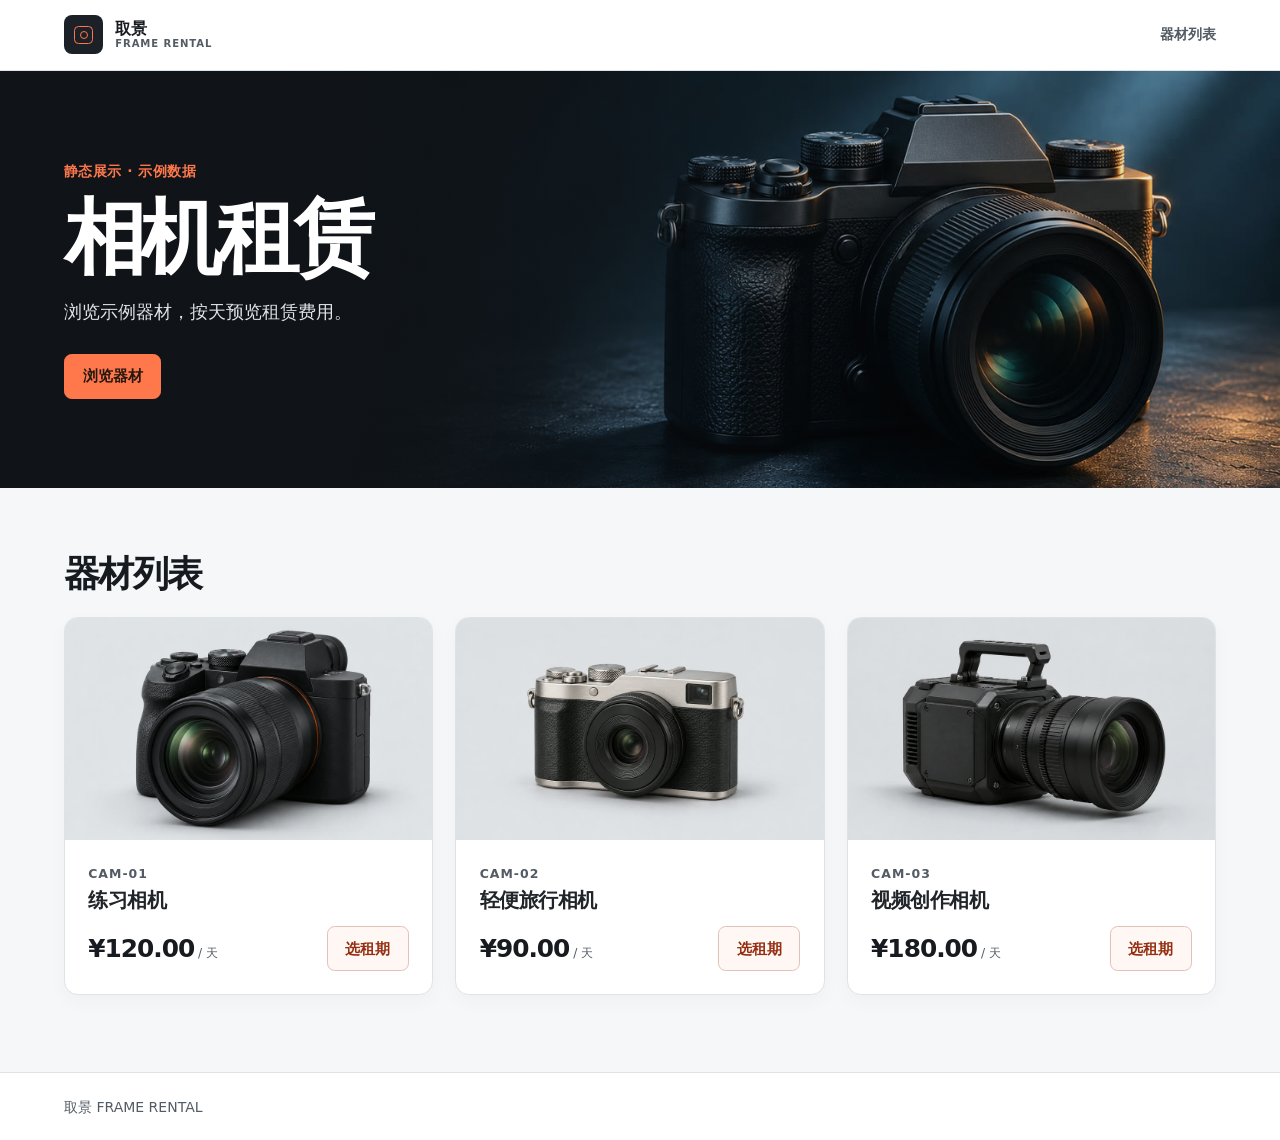
==== commit d3c3a4d9: "Preserve responsive framing for the deployed hero" ====
--- a/index.html
+++ b/index.html
@@ -6,7 +6,7 @@
     <title>相机租赁 · 取景 FRAME RENTAL</title>
     <meta name="description" content="取景相机租赁静态展示。浏览示例器材并预览租赁费用。">
     <link rel="stylesheet" href="./assets/storefront.css">
-    <link rel="stylesheet" href="./demo.css">
+    <link rel="stylesheet" href="./demo.css?v=2">
 </head>
 <body class="storefront-shell">
     <a class="visually-hidden-focusable storefront-skip-link" href="#main-content">跳到主要内容</a>
--- a/demo.css
+++ b/demo.css
@@ -1,5 +1,5 @@
-.catalog-hero {
-    --catalog-hero-image: url('./assets/hero.jpg');
+.catalog-hero::before {
+    background: url('./assets/hero.jpg') center 52% / cover no-repeat;
 }
 
 .demo-label {
@@ -20,3 +20,7 @@
     min-height: 0;
     margin: 0;
 }
+
+@media (max-width: 43rem) {
+    .catalog-hero::before { background-position: 65% 51%; }
+}
